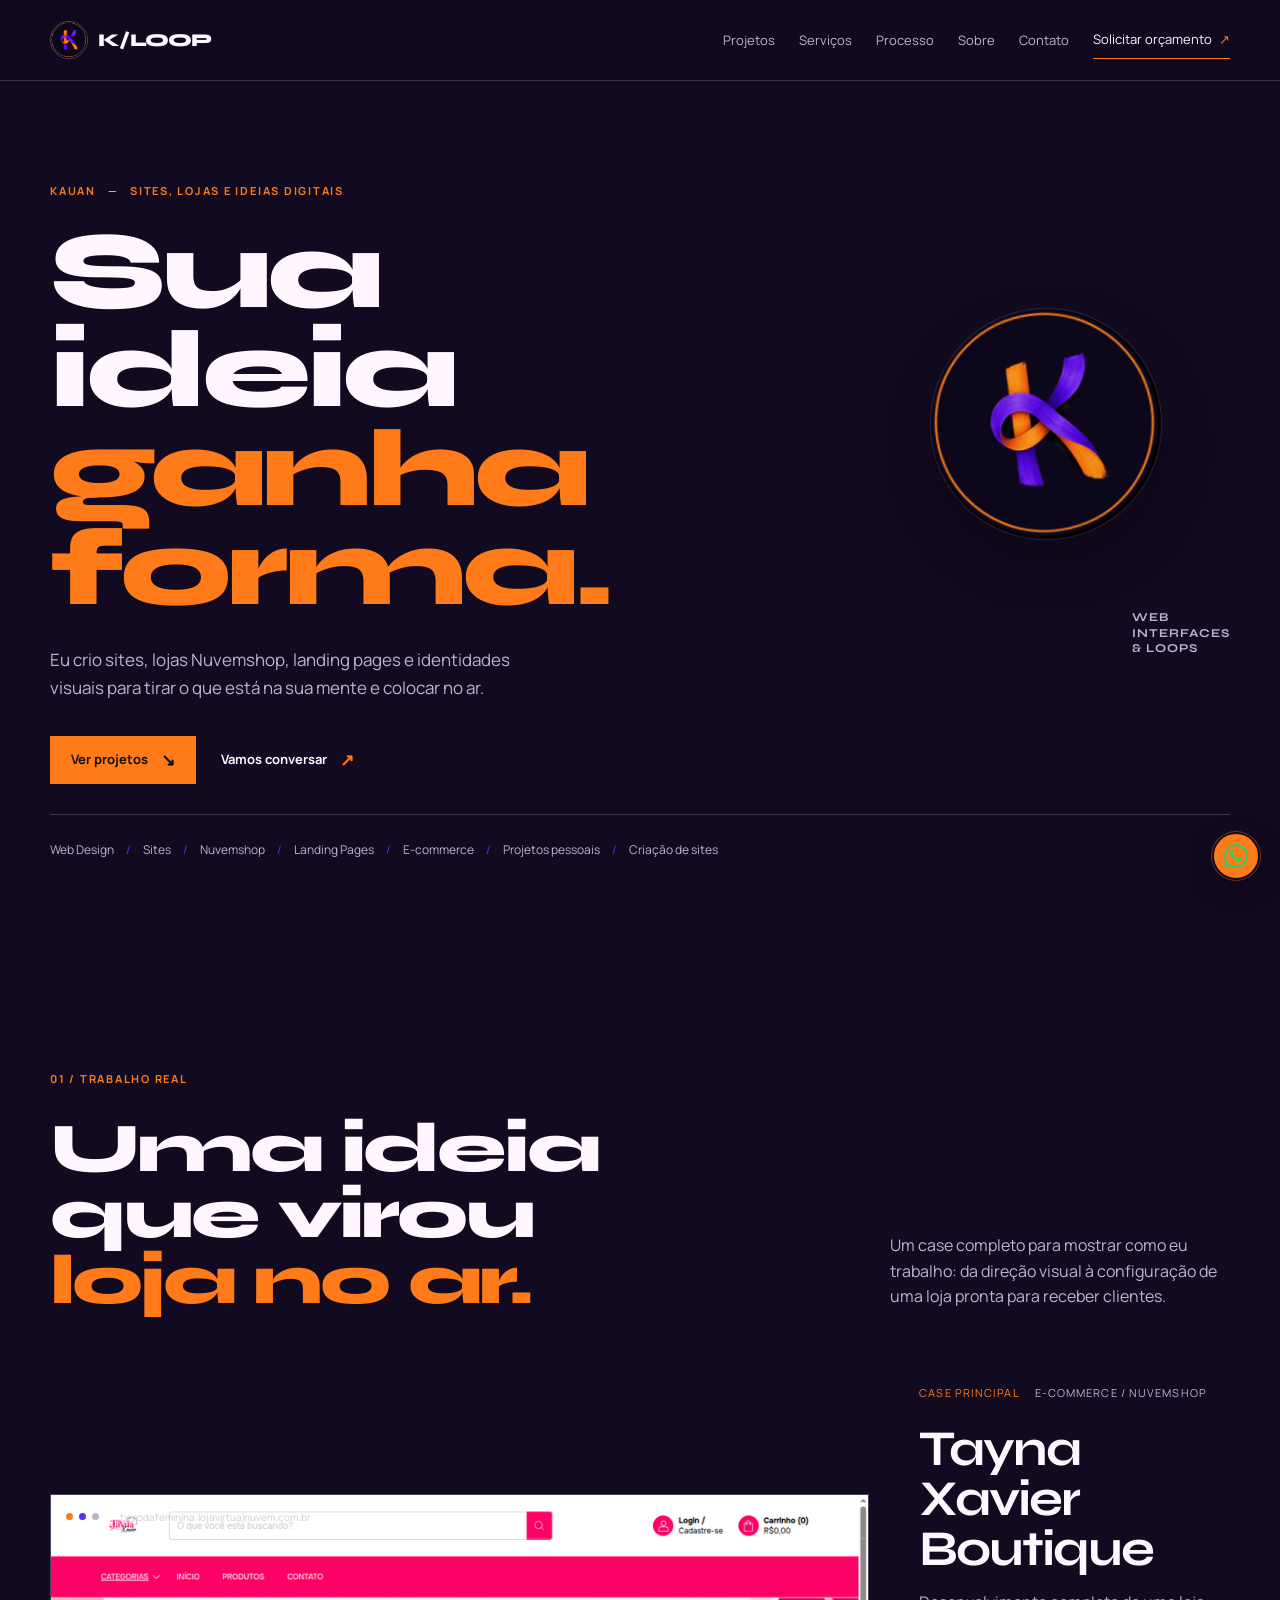
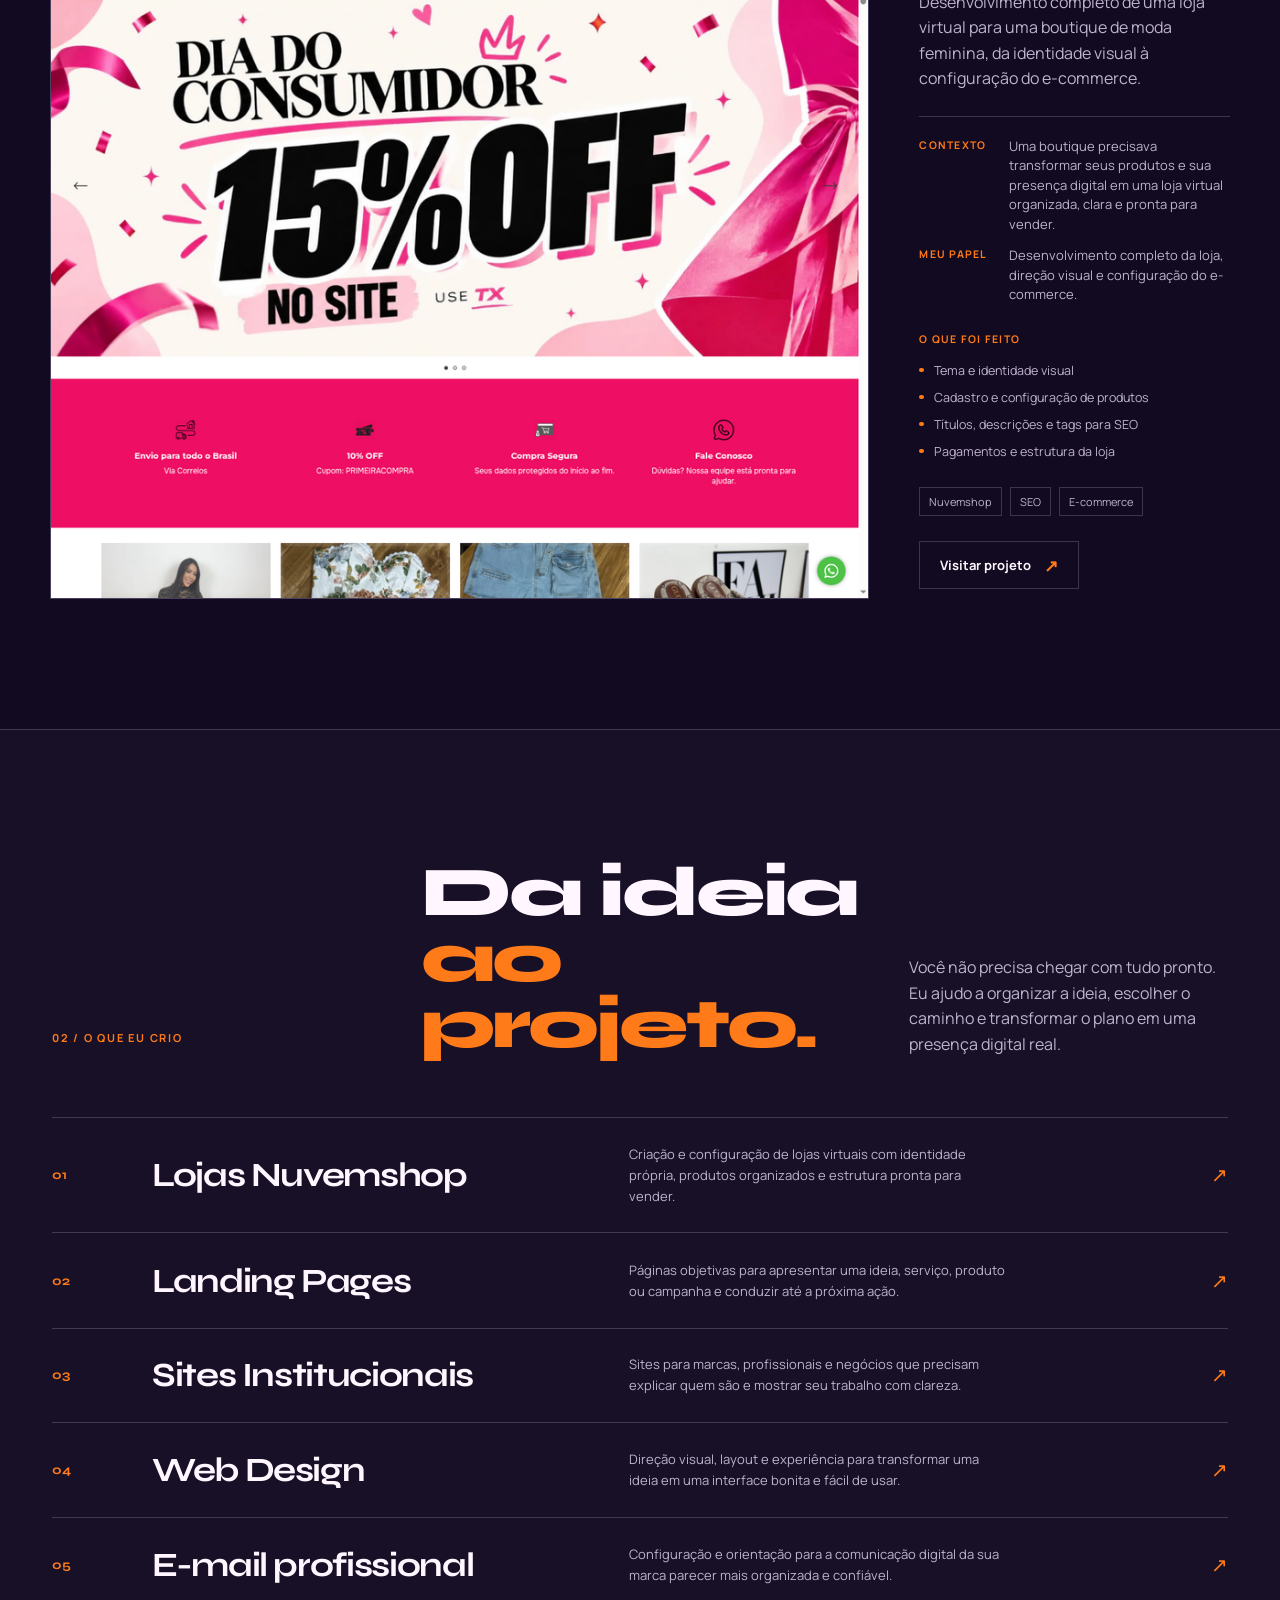
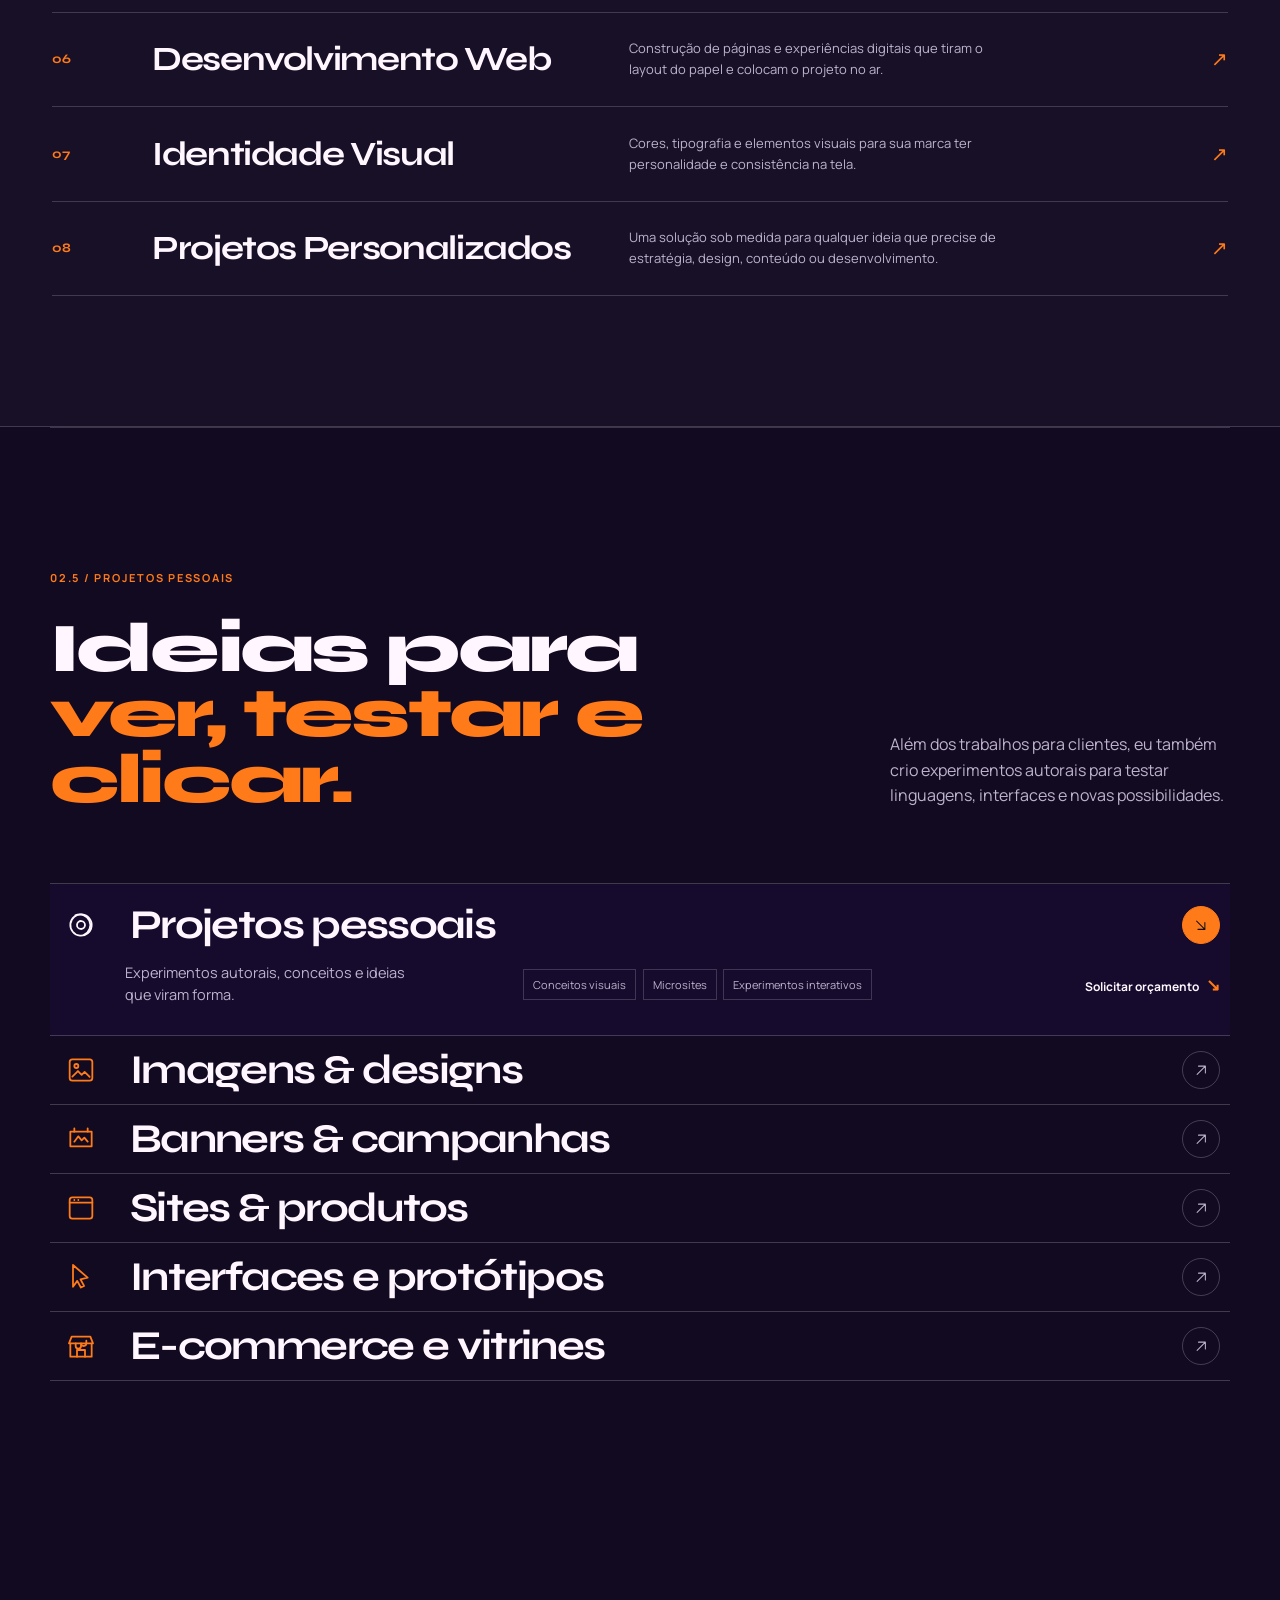
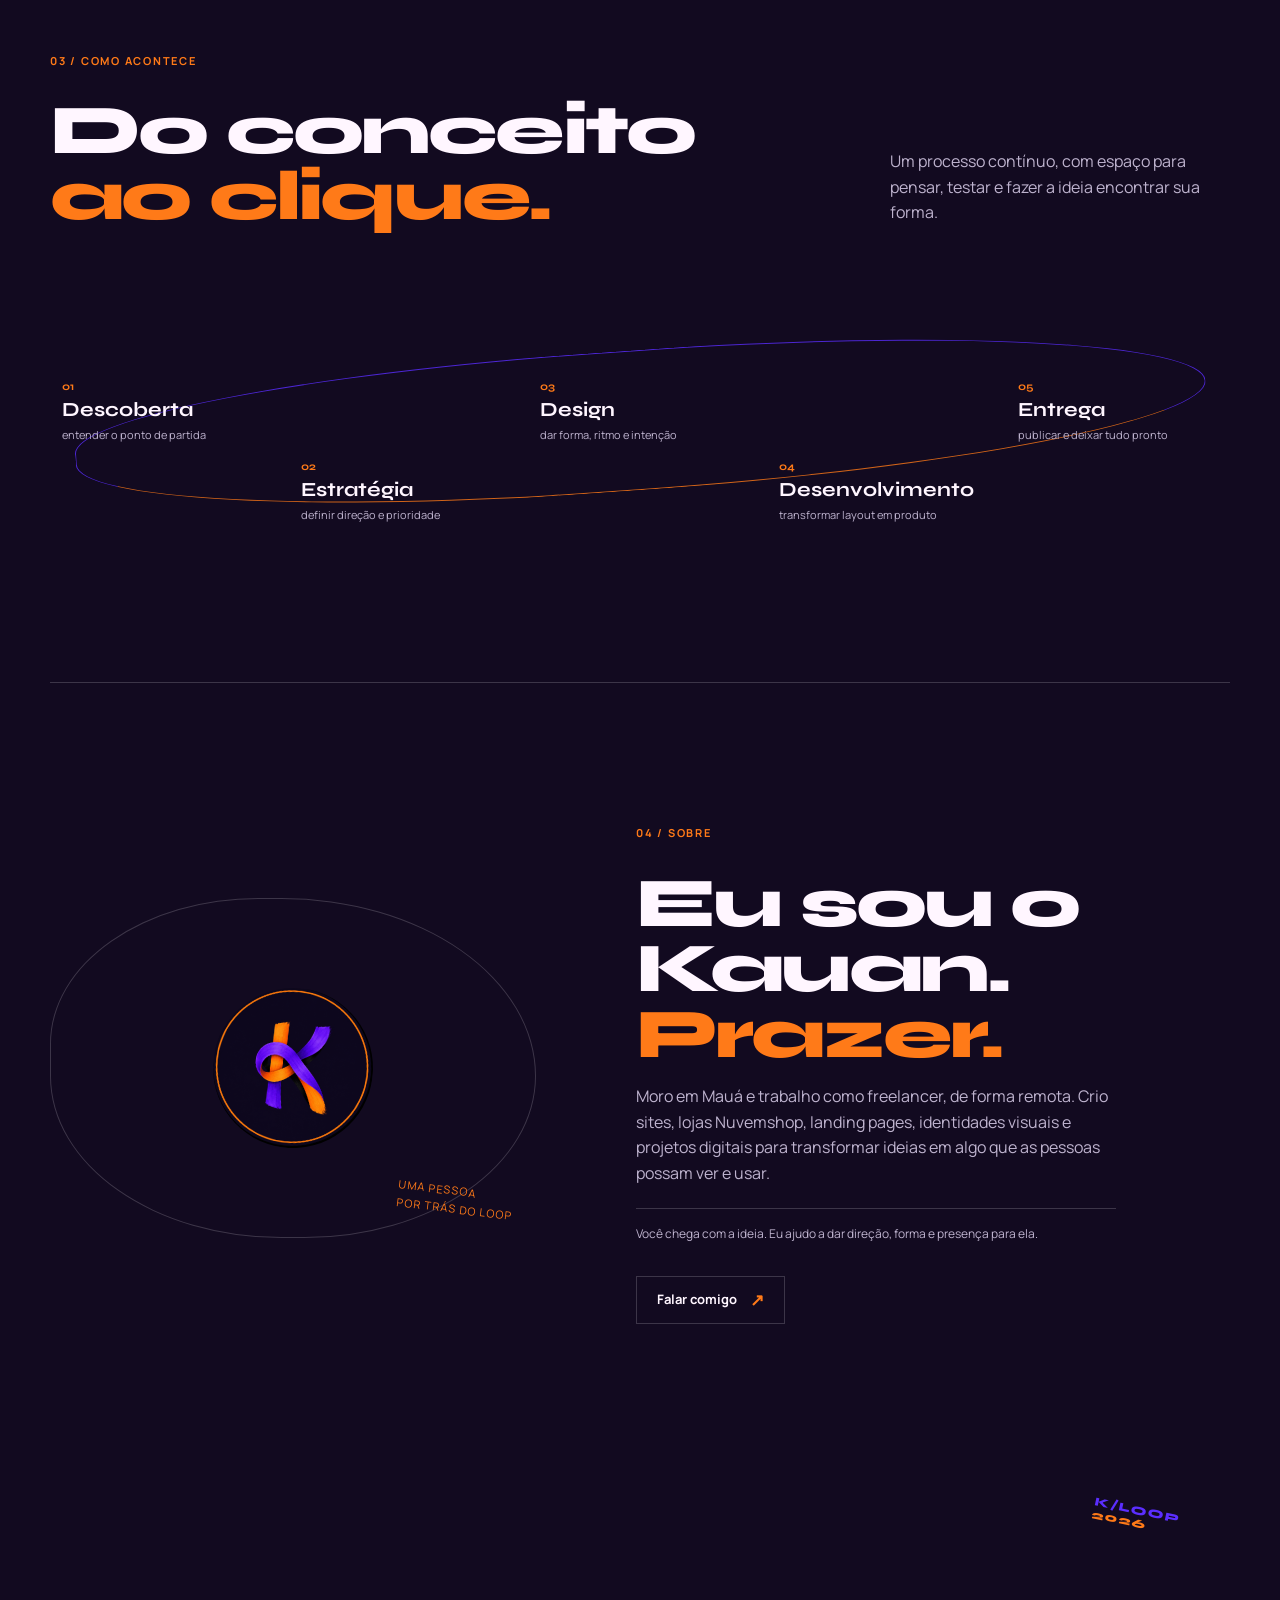
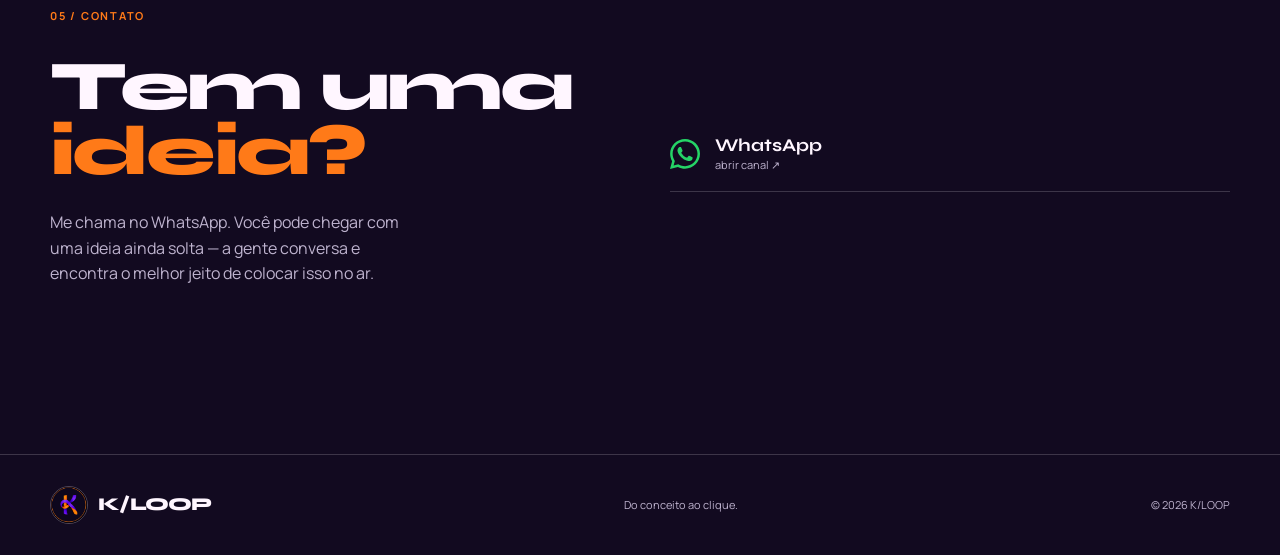
==== index.html @ 66f2975c "replace portfolio logo asset" ====
<!DOCTYPE html>
<html lang="pt-BR">
  <head>
    <meta charset="UTF-8" />
    <meta name="viewport" content="width=device-width, initial-scale=1.0" />
    <meta name="theme-color" content="#120A20" />
    <title>K/LOOP — Do conceito ao clique</title>
    <meta name="description" content="Kauan cria sites, lojas Nuvemshop, landing pages e identidades visuais para transformar ideias em projetos digitais reais." />
    <link rel="icon" type="image/png" sizes="256x256" href="favicon.png" />
    <link rel="apple-touch-icon" href="favicon.png" />
    <link rel="preconnect" href="https://fonts.googleapis.com" />
    <link rel="preconnect" href="https://fonts.gstatic.com" crossorigin />
    <link href="https://fonts.googleapis.com/css2?family=Manrope:wght@400;500;600;700&family=Syne:wght@600;700;800&display=swap" rel="stylesheet" />
    <link rel="stylesheet" href="style.css" />
  </head>
  <body>
    <header class="site-header" id="top">
      <div class="container nav-wrap">
        <a class="brand" href="#top" aria-label="K/LOOP — início">
          <img src="perfil_04_k_loop_duas_linhas.png" alt="Logo K/LOOP" />
          <span>K/LOOP</span>
        </a>
        <button class="menu-toggle" type="button" aria-expanded="false" aria-controls="main-nav" aria-label="Abrir menu de navegação">Menu</button>
        <nav class="main-nav" id="main-nav" aria-label="Navegação principal">
          <a href="#projetos">Projetos</a>
          <a href="#servicos">Serviços</a>
          <a href="#processo">Processo</a>
          <a href="#sobre">Sobre</a>
          <a href="#contato">Contato</a>
          <a class="nav-action" href="#contato">Solicitar orçamento <span aria-hidden="true">↗</span></a>
        </nav>
      </div>
    </header>

    <main>
      <section class="hero container" aria-labelledby="hero-title">
        <div class="hero-copy">
          <p class="hero-kicker">Kauan <span>—</span> sites, lojas e ideias digitais</p>
          <h1 id="hero-title">Sua ideia<br /><em>ganha forma.</em></h1>
          <p class="hero-lede">Eu crio sites, lojas Nuvemshop, landing pages e identidades visuais para tirar o que está na sua mente e colocar no ar.</p>
          <div class="hero-actions">
            <a class="button button-primary" href="#projetos">Ver projetos <span aria-hidden="true">↘</span></a>
            <a class="button button-link" href="#contato">Vamos conversar <span aria-hidden="true">↗</span></a>
          </div>
        </div>
        <div class="hero-art" aria-hidden="true">
          <div class="hero-art__float">
            <div class="hero-art__core"><img src="perfil_04_k_loop_duas_linhas.png" alt="" /></div>
            <p class="hero-art__note">web<br />interfaces<br />&amp; loops</p>
          </div>
        </div>
        <div class="hero-tags" aria-label="Áreas de atuação">
          <span>Web Design</span><span>Sites</span><span>Nuvemshop</span><span>Landing Pages</span><span>E-commerce</span><span>Projetos pessoais</span><span>Criação de sites</span>
        </div>
      </section>

      <section class="projects section container" id="projetos" aria-labelledby="projects-title">
        <div class="section-heading section-heading--split">
          <div><p class="section-index">01 / trabalho real</p><h2 id="projects-title">Uma ideia que virou<br /><em>loja no ar.</em></h2></div>
          <p>Um case completo para mostrar como eu trabalho: da direção visual à configuração de uma loja pronta para receber clientes.</p>
        </div>
        <div id="projectShowcase" class="project-showcase"></div>
      </section>

      <section class="services section" id="servicos" aria-labelledby="services-title">
        <div class="container services-intro"><p class="section-index">02 / o que eu crio</p><h2 id="services-title">Da ideia<br /><em>ao projeto.</em></h2><p>Você não precisa chegar com tudo pronto. Eu ajudo a organizar a ideia, escolher o caminho e transformar o plano em uma presença digital real.</p></div>
        <div class="container services-list" id="servicesList"></div>
      </section>

      <section class="creative-lab section container" id="projetos-pessoais" aria-labelledby="lab-title">
        <div class="section-heading section-heading--split"><div><p class="section-index">02.5 / projetos pessoais</p><h2 id="lab-title">Ideias para<br /><em>ver, testar e clicar.</em></h2></div><p>Além dos trabalhos para clientes, eu também crio experimentos autorais para testar linguagens, interfaces e novas possibilidades.</p></div>
        <div class="creative-grid" id="creativeGrid"></div>
      </section>

      <section class="process section container" id="processo" aria-labelledby="process-title">
        <div class="section-heading section-heading--split"><div><p class="section-index">03 / como acontece</p><h2 id="process-title">Do conceito<br /><em>ao clique.</em></h2></div><p>Um processo contínuo, com espaço para pensar, testar e fazer a ideia encontrar sua forma.</p></div>
        <div class="loop-track" aria-label="Etapas do processo"><div class="loop-track__curve"></div><ol><li><span>01</span><strong>Descoberta</strong><small>entender o ponto de partida</small></li><li><span>02</span><strong>Estratégia</strong><small>definir direção e prioridade</small></li><li><span>03</span><strong>Design</strong><small>dar forma, ritmo e intenção</small></li><li><span>04</span><strong>Desenvolvimento</strong><small>transformar layout em produto</small></li><li><span>05</span><strong>Entrega</strong><small>publicar e deixar tudo pronto</small></li></ol></div>
      </section>

      <section class="about section container about-motion" id="sobre" aria-labelledby="about-title">
        <div class="about-mark"><img src="perfil_04_k_loop_duas_linhas.png" alt="Logo K/LOOP" /><span>uma pessoa<br />por trás do loop</span></div>
        <div class="about-copy"><p class="section-index">04 / sobre</p><h2 id="about-title">Eu sou o Kauan.<br /><em>Prazer.</em></h2><p>Moro em Mauá e trabalho como freelancer, de forma remota. Crio sites, lojas Nuvemshop, landing pages, identidades visuais e projetos digitais para transformar ideias em algo que as pessoas possam ver e usar.</p><p class="about-note">Você chega com a ideia. Eu ajudo a dar direção, forma e presença para ela.</p><a class="button button-outline" href="#contato">Falar comigo <span aria-hidden="true">↗</span></a></div>
      </section>

      <section class="contact section container" id="contato" aria-labelledby="contact-title">
        <div class="contact-stamp">K/LOOP<br /><span>2026</span></div>
        <div class="contact-copy"><p class="section-index">05 / contato</p><h2 id="contact-title">Tem uma<br /><em>ideia?</em></h2><p>Me chama no WhatsApp. Você pode chegar com uma ideia ainda solta — a gente conversa e encontra o melhor jeito de colocar isso no ar.</p></div>
        <div class="contact-links" id="contactLinks" aria-label="Canais de contato"></div>
      </section>
    </main>

    <footer class="site-footer"><div class="container footer-wrap"><a class="brand" href="#top" aria-label="K/LOOP — início"><img src="perfil_04_k_loop_duas_linhas.png" alt="Logo K/LOOP" /><span>K/LOOP</span></a><p>Do conceito ao clique.</p><span>© 2026 K/LOOP</span></div></footer>
    <a class="whatsapp-fab" id="whatsappFab" href="#" aria-label="WhatsApp — configure o número no arquivo site-config.js" data-tooltip="WhatsApp"><img src="whatsapp.svg" alt="" /></a>
    <script src="https://cdn.jsdelivr.net/npm/gsap@3.12.5/dist/gsap.min.js"></script>
    <script src="site-config.js"></script>
    <script src="motion.js"></script>
    <script src="main.js"></script>
  </body>
</html>
---- style.css ----
@import url('https://fonts.googleapis.com/css2?family=Manrope:wght@400;500;600;700&family=Syne:wght@600;700;800&display=swap');

:root{--bg:#120A20;--ink:#FFF6FF;--muted:#BEB3CE;--line:rgba(255,246,255,.18);--purple:#5B2EFF;--orange:#FF7A18;--black:#111111;--max:1180px;--display:'Syne',sans-serif;--body:'Manrope',sans-serif}
*{box-sizing:border-box}html{font-size:62.5%;scroll-behavior:smooth}body{margin:0;background:var(--bg);color:var(--ink);font-family:var(--body);font-size:1.6rem;line-height:1.6;overflow-x:hidden}body:before{content:"";position:fixed;inset:0;pointer-events:none;opacity:.14;background-image:radial-gradient(rgba(255,255,255,.4) .5px,transparent .5px);background-size:5px 5px;mix-blend-mode:soft-light;z-index:10}::selection{background:var(--orange);color:var(--bg)}a{color:inherit;text-decoration:none}button,a{font:inherit}button:focus-visible,a:focus-visible{outline:2px solid var(--orange);outline-offset:5px}.container{width:min(calc(100% - 6.4rem),var(--max));margin:0 auto}.site-header{position:sticky;top:0;z-index:20;background:rgba(18,10,32,.9);border-bottom:1px solid var(--line);backdrop-filter:blur(14px)}.nav-wrap{min-height:8rem;display:flex;align-items:center;justify-content:space-between;gap:3rem}.brand{display:inline-flex;align-items:center;gap:1rem;font-family:var(--display);font-weight:800;letter-spacing:-.04em;font-size:1.8rem}.brand img{width:3.8rem;height:3.8rem;object-fit:cover;border-radius:50%;border:1px solid rgba(255,246,255,.25)}.main-nav{display:flex;align-items:center;gap:2.4rem;font-size:1.3rem;color:var(--muted)}.main-nav a{transition:color .2s ease}.main-nav a:hover{color:var(--ink)}.nav-action{color:var(--ink);border-bottom:1px solid var(--orange);padding:.8rem 0}.nav-action span{color:var(--orange);margin-left:.4rem}.menu-toggle{display:none;background:none;color:var(--ink);border:0;font-weight:700;font-size:1.3rem}
.hero{min-height:calc(100vh - 8rem);display:grid;grid-template-columns:1.1fr .9fr;align-items:center;position:relative;padding:9rem 0 7rem}.hero-copy{position:relative;z-index:2;animation:heroIn .8s cubic-bezier(.22,1,.36,1) both}.hero-kicker,.section-index{font-size:1.1rem;letter-spacing:.16em;text-transform:uppercase;color:var(--orange);font-weight:700}.hero-kicker span{color:var(--muted);margin:0 .8rem}.hero h1{font:800 clamp(5.6rem,9vw,11rem)/.9 var(--display);letter-spacing:-.04em;margin:2.2rem 0 2.8rem;max-width:7ch}.hero h1 em,.section-heading em,.services-intro h2 em,.about h2 em,.contact h2 em{font-style:normal;color:var(--orange)}.hero-lede{max-width:48rem;color:var(--muted);font-size:1.7rem;line-height:1.65}.hero-actions{display:flex;align-items:center;gap:2.4rem;margin-top:3.4rem}.button{display:inline-flex;align-items:center;justify-content:center;gap:1.3rem;min-height:4.8rem;padding:0 2rem;border:1px solid transparent;font-size:1.3rem;font-weight:700;transition:transform .2s ease,background .2s ease,border-color .2s ease;color:var(--ink)}.button span{font-size:1.7rem;color:var(--orange)}.button:hover{transform:translateY(-3px)}.button-primary{background:var(--orange);color:var(--black)}.button-primary span{color:var(--black)}.button-link{padding-left:0}.button-outline{border-color:var(--line)}.button-outline:hover{border-color:var(--orange);background:rgba(255,122,24,.08)}.hero-art{position:relative;min-height:48rem;animation:heroArtIn 1s .15s cubic-bezier(.22,1,.36,1) both}.hero-art__float{position:absolute;inset:0;animation:heroFloat 4.2s ease-in-out 1.1s infinite;will-change:transform}.hero-art__core{position:absolute;right:13%;top:15%;width:23rem;height:23rem;border-radius:50%;overflow:hidden;z-index:2;transform:rotate(-7deg);box-shadow:0 2.4rem 5rem rgba(0,0,0,.28),0 0 0 1px rgba(255,246,255,.16);will-change:transform}.hero-art__core img{width:100%;height:100%;object-fit:cover;filter:saturate(.9);display:block;animation:logoFloat 3.9s ease-in-out infinite;will-change:transform}.hero-art__note{position:absolute;right:0;bottom:10%;z-index:3;font:700 1.2rem/1.3 var(--display);text-transform:uppercase;letter-spacing:.08em;color:var(--muted)}.hero-tags{grid-column:1/-1;display:flex;flex-wrap:wrap;gap:1.2rem;padding-top:2.5rem;border-top:1px solid var(--line);margin-top:3rem;color:var(--muted);font-size:1.2rem}.hero-tags span:not(:last-child):after{content:"/";margin-left:1.2rem;color:var(--purple)}
.section{padding:13rem 0}.section-heading{margin-bottom:7rem}.section-heading--split{display:grid;grid-template-columns:1.3fr .7fr;gap:4rem;align-items:end}.section-heading h2,.services-intro h2,.about h2,.contact h2{font:800 clamp(4rem,6vw,7rem)/.94 var(--display);letter-spacing:-.04em;margin:1.8rem 0 0}.section-heading>p,.services-intro>p:last-child{color:var(--muted);max-width:34rem;margin:0 0 .4rem;justify-self:end}.project-showcase{display:grid;gap:8rem}.case-feature{display:grid;grid-template-columns:minmax(0,1.45fr) minmax(28rem,.55fr);gap:5rem;align-items:end}.case-visual{min-height:46rem;position:relative;background:#221938;border:1px solid var(--line);overflow:hidden}.case-visual--image img{width:100%;height:100%;object-fit:cover;display:block}.case-visual--empty{display:grid;place-items:center;background:linear-gradient(135deg,#221938,#171027)}.asset-placeholder{text-align:center;max-width:28rem;padding:2rem;color:var(--muted)}.asset-placeholder span,.asset-placeholder small{display:block;font-size:1.1rem;text-transform:uppercase;letter-spacing:.12em;color:var(--orange)}.asset-placeholder strong{display:block;color:var(--ink);font:600 2.2rem/1.1 var(--display);margin:1.4rem 0}.asset-placeholder small{text-transform:none;letter-spacing:0;color:var(--muted);line-height:1.5}.browser-bar{position:absolute;left:0;right:0;top:0;height:4.4rem;border-bottom:1px solid var(--line);display:flex;align-items:center;gap:.6rem;padding:0 1.5rem;color:var(--muted);font-size:1rem}.browser-bar i{display:block;width:.7rem;height:.7rem;border-radius:50%;background:var(--orange)}.browser-bar i:nth-child(2){background:var(--purple)}.browser-bar i:nth-child(3){background:var(--muted)}.browser-bar span{margin-left:1.5rem;opacity:.7}.case-details{padding:0 0 1rem}.case-meta{display:flex;gap:1.5rem;color:var(--orange);font-size:1.1rem;letter-spacing:.1em;text-transform:uppercase}.case-meta span+span{color:var(--muted)}.case-details h3{font:700 clamp(3rem,4vw,5rem)/1 var(--display);letter-spacing:-.04em;margin:2.2rem 0 1.6rem}.case-details p{color:var(--muted);max-width:35rem}.tech-list{display:flex;gap:.8rem;flex-wrap:wrap;margin:2.5rem 0}.tech-list span{border:1px solid var(--line);padding:.5rem .9rem;color:var(--muted);font-size:1.1rem}.services{padding-inline:2rem;background:#171027;border-top:1px solid var(--line);border-bottom:1px solid var(--line)}.services-intro{display:grid;grid-template-columns:.8fr 1.1fr .8fr;gap:5rem;align-items:end;margin-bottom:6rem}.services-intro h2{margin:0}.services-intro>p:last-child{margin:0}.services-list{border-top:1px solid var(--line)}.service-row{display:grid;grid-template-columns:8rem 1fr 1.2fr 3rem;gap:2rem;align-items:center;padding:2.6rem 0;border-bottom:1px solid var(--line);transition:transform .25s ease,color .25s ease}.service-row:hover{transform:translateX(1.5rem);color:var(--orange)}.service-number{color:var(--orange);font:700 1.3rem var(--display)}.service-row h3{font:700 clamp(2rem,3vw,3.4rem)/1 var(--display);letter-spacing:-.04em;margin:0}.service-row p{color:var(--muted);font-size:1.3rem;margin:0;max-width:38rem}.service-arrow{font-size:2rem;color:var(--orange);justify-self:end}.process{position:relative}.loop-track{position:relative;margin-top:2rem;padding:8rem 0 3rem;overflow:hidden}.loop-track__curve{position:absolute;left:2%;right:2%;top:5rem;height:14rem;border:1px solid var(--purple);border-bottom-color:var(--orange);border-radius:48% 52% 52% 48%;transform:rotate(-4deg);opacity:.8}.loop-track ol{list-style:none;display:grid;grid-template-columns:repeat(5,1fr);gap:1.5rem;position:relative;margin:0;padding:0}.loop-track li{display:flex;flex-direction:column;gap:.7rem;padding:0 1.2rem}.loop-track li:nth-child(even){padding-top:8rem}.loop-track li span{color:var(--orange);font:700 1.1rem var(--display)}.loop-track strong{font:700 2rem/1 var(--display)}.loop-track small{color:var(--muted);font-size:1.1rem;line-height:1.4}.about{display:grid;grid-template-columns:.9fr 1.1fr;gap:10rem;align-items:center;border-top:1px solid var(--line)}.about-mark{position:relative;min-height:34rem;animation:aboutFloat 4.8s ease-in-out .35s infinite;will-change:transform;padding:2rem;display:grid;place-items:center;border:1px solid var(--line);border-radius:45% 55% 50% 50%;transform:rotate(-7deg)}.about-mark img{width:16rem;height:16rem;border-radius:50%;object-fit:cover;transform:rotate(7deg)}.about-mark span{position:absolute;bottom:2rem;right:2rem;color:var(--orange);font-size:1.1rem;text-transform:uppercase;letter-spacing:.1em;transform:rotate(7deg)}.about-copy>p:not(.section-index){color:var(--muted);max-width:48rem}.about-note{font-size:1.2rem;border-top:1px solid var(--line);padding-top:1.5rem;margin-top:2.2rem}.about .button{margin-top:2rem}.contact{position:relative;display:grid;grid-template-columns:1fr 1fr;gap:6rem;align-items:center;min-height:60rem}.contact:before{content:"";position:absolute;right:-8rem;top:12rem;width:28rem;height:28rem;border:1px solid var(--orange);border-radius:50%;opacity:.5}.contact-stamp{position:absolute;right:5rem;top:5rem;font:800 1.2rem/1.1 var(--display);letter-spacing:.12em;color:var(--purple);transform:rotate(12deg)}.contact-stamp span{color:var(--orange)}.contact-copy>p:not(.section-index){color:var(--muted);max-width:36rem;margin:2.5rem 0}.contact-links{display:grid;gap:1.2rem;position:relative}.contact-link{display:flex;align-items:center;gap:1.5rem;border-bottom:1px solid var(--line);padding:1.8rem 0;transition:transform .2s ease,color .2s ease}.contact-link:hover{padding-left:1.2rem;color:var(--orange)}.contact-link__icon{width:3rem;height:3rem;object-fit:contain}.contact-link span{display:flex;flex-direction:column}.contact-link strong{font:700 1.8rem var(--display)}.contact-link small{font-size:1.1rem;color:var(--muted)}.contact-link--disabled{opacity:.6;cursor:not-allowed}.contact-link--disabled:hover{padding-left:0;color:var(--ink)}.site-footer{border-top:1px solid var(--line);padding:3rem 0}.footer-wrap{display:flex;justify-content:space-between;align-items:center;gap:2rem;color:var(--muted);font-size:1.1rem}.footer-wrap .brand{color:var(--ink)}.whatsapp-fab{position:fixed;right:2.5rem;bottom:2.5rem;width:5rem;height:5rem;display:grid;place-items:center;border-radius:50%;background:var(--orange);z-index:15;transition:transform .2s ease}.whatsapp-fab:hover{transform:translateY(-4px)}.whatsapp-fab img{width:2.4rem;height:2.4rem;object-fit:contain}.whatsapp-fab--disabled{opacity:.45;pointer-events:none}.reveal{opacity:0;transform:translateY(2rem);transition:opacity .7s ease,transform .7s ease}.reveal.is-visible{opacity:1;transform:none}@keyframes heroIn{from{opacity:0;transform:translateY(2rem)}to{opacity:1;transform:none}}@keyframes heroArtIn{from{opacity:0;transform:translateX(3rem) rotate(4deg)}to{opacity:1;transform:none}}
@media(max-width:800px){.container{width:min(calc(100% - 3.2rem),var(--max))}.nav-wrap{min-height:6.8rem}.menu-toggle{display:block}.main-nav{display:none;position:absolute;left:1.6rem;right:1.6rem;top:6.8rem;padding:2rem;background:var(--bg);border:1px solid var(--line);flex-direction:column;align-items:flex-start;gap:1.6rem}.main-nav.is-open{display:flex}.hero{min-height:auto;display:block;padding:7rem 0 5rem}.hero h1{font-size:clamp(5.4rem,16vw,8rem)}.hero-art{min-height:35rem;margin-top:4rem}.hero-art__core{width:15rem;height:15rem;right:16%;top:15%}.hero-tags{margin-top:2rem}.section{padding:8rem 0}.section-heading--split,.services-intro,.about,.contact{display:block}.section-heading--split>p,.services-intro>p:last-child{margin-top:2.5rem}.section-heading{margin-bottom:4rem}.case-feature{display:flex;flex-direction:column;gap:3rem;align-items:stretch}.case-visual{min-height:28rem}.case-details h3{font-size:3.6rem}.services-intro{margin-bottom:4rem}.service-row{grid-template-columns:4rem 1fr 2rem;gap:1rem;padding:2rem 0}.service-row p{grid-column:2/-1}.service-row h3{font-size:2.4rem}.loop-track{padding-top:3rem}.loop-track__curve{display:none}.loop-track ol{display:grid;grid-template-columns:1fr 1fr;gap:3rem 1rem}.loop-track li:nth-child(even){padding-top:0}.loop-track li:last-child{grid-column:1/-1}.about{padding-top:7rem}.about-mark{min-height:25rem;margin-bottom:5rem}.contact{min-height:auto}.contact:before{right:-13rem;top:8rem}.contact-links{margin-top:5rem}.footer-wrap{align-items:flex-start;flex-direction:column}.whatsapp-fab{right:1.6rem;bottom:1.6rem}}
@media(max-width:420px){.hero-actions{align-items:flex-start;flex-direction:column;gap:1.3rem}.hero-tags{gap:.8rem}.hero-tags span{font-size:1.05rem}.hero-tags span:not(:last-child):after{margin-left:.8rem}.browser-bar span{display:none}.service-row{grid-template-columns:3rem 1fr 2rem}.contact-stamp{right:0}.whatsapp-fab{width:4.5rem;height:4.5rem}}
@media(prefers-reduced-motion:reduce){html{scroll-behavior:auto}.hero-copy,.hero-art{animation:none}.reveal{opacity:1;transform:none;transition:none}.button:hover,.whatsapp-fab:hover{transform:none}}

/* Motion layer: interactions stay purposeful and collapse under reduced motion. */
.brand,.hero-tags span,.main-nav a,.section-index,.case-meta,.tech-list span,.service-arrow,.loop-track li,.contact-link{transition:transform .35s cubic-bezier(.22,1,.36,1),color .25s ease,background .25s ease,border-color .25s ease,opacity .35s ease}.brand:hover{transform:translateY(-2px)}.hero-art__core{animation:coreFloat 5.2s ease-in-out infinite}.hero-tags span{display:inline-block}.hero-tags span:hover{color:var(--orange);transform:translateY(-3px)}.section-index{display:inline-block}.section-index:hover{transform:translateX(5px);color:var(--ink)}.case-meta:hover{transform:translateX(4px)}.tech-list span:hover{border-color:var(--orange);color:var(--orange);transform:translateY(-2px)}.service-arrow{transition:transform .35s cubic-bezier(.22,1,.36,1),color .25s ease}.service-row:hover .service-arrow{transform:translate(5px,-5px) rotate(8deg)}.loop-track li:hover{transform:translateY(-6px)}.contact-link__icon{transition:transform .35s cubic-bezier(.22,1,.36,1)}.contact-link:hover .contact-link__icon{transform:rotate(-8deg) scale(1.08)}@keyframes orbitOne{0%,100%{transform:rotate(32deg) translate3d(0,0,0)}50%{transform:rotate(38deg) translate3d(-8px,8px,0)}}@keyframes orbitTwo{0%,100%{transform:rotate(32deg) translate3d(0,0,0)}50%{transform:rotate(26deg) translate3d(8px,-6px,0)}}@keyframes coreFloat{0%,100%{transform:rotate(-7deg) translateY(0)}50%{transform:rotate(-4deg) translateY(-10px)}}@keyframes aboutFloat{0%,100%{transform:translateY(0) rotate(-7deg)}50%{transform:translateY(-8px) rotate(-5deg)}}@keyframes heroFloat{0%,100%{transform:translate3d(0,0,0) rotate(0deg)}50%{transform:translate3d(0,-14px,0) rotate(.6deg)}}@keyframes logoFloat{0%,100%{transform:translate3d(0,0,0) rotate(0deg) scale(1)}50%{transform:translate3d(0,-7px,0) rotate(1.5deg) scale(1.018)}}
@media(prefers-reduced-motion:reduce){.hero-art__core,.hero-art__core img{animation:none}.brand,.hero-tags span,.main-nav a,.section-index,.case-meta,.tech-list span,.service-arrow,.loop-track li,.contact-link{transition:none}}

/* Personal projects lab */
.creative-lab{border-top:1px solid var(--line)}.creative-grid{border-top:1px solid var(--line)}.creative-card{border-bottom:1px solid var(--line);transition:background .35s ease,padding .35s ease}.creative-card:hover,.creative-card[open]{background:rgba(91,46,255,.08)}.creative-card summary{list-style:none;cursor:pointer;display:grid;grid-template-columns:6rem 1fr 3rem;align-items:center;gap:1.5rem;padding:2.2rem 1rem;font:700 clamp(2rem,3.3vw,3.8rem)/1 var(--display);letter-spacing:-.04em}.creative-card summary::-webkit-details-marker{display:none}.creative-card__icon{color:var(--orange);font-family:var(--body);font-size:2.5rem;transition:transform .35s cubic-bezier(.22,1,.36,1)}.creative-card__arrow{justify-self:end;color:var(--orange);font:400 2.2rem var(--body);transition:transform .35s cubic-bezier(.22,1,.36,1)}.creative-card[open] .creative-card__icon{transform:rotate(22deg) scale(1.2)}.creative-card[open] .creative-card__arrow{transform:rotate(90deg)}.creative-card__body{display:grid;grid-template-columns:1fr 1.2fr auto;gap:3rem;align-items:center;padding:0 1rem 2.5rem 7.5rem;color:var(--muted);animation:detailsIn .45s cubic-bezier(.22,1,.36,1)}.creative-card__body p{max-width:32rem;margin:0}.creative-items{display:flex;flex-wrap:wrap;gap:.7rem}.creative-items span{border:1px solid var(--line);padding:.6rem .9rem;font-size:1.1rem}.creative-card__action{color:var(--ink);font-size:1.2rem;font-weight:700;white-space:nowrap}.creative-card__action span{color:var(--orange);font-size:1.7rem;margin-left:.5rem}.creative-card__action:hover{color:var(--orange)}@keyframes detailsIn{from{opacity:0;transform:translateY(-8px)}to{opacity:1;transform:none}}
@media(max-width:800px){.creative-card summary{grid-template-columns:3.5rem 1fr 2rem;padding:1.8rem 0}.creative-card__body{display:block;padding:0 0 2.2rem 5rem}.creative-items{margin:1.5rem 0}.creative-card__action{display:inline-block}}@media(prefers-reduced-motion:reduce){.creative-card,.creative-card__icon,.creative-card__arrow{transition:none}.creative-card__body{animation:none}}

/* Advanced motion system */
:root{--scroll-progress:0%;--pointer-x:0px;--pointer-y:0px}.scroll-progress{position:fixed;top:0;left:0;width:var(--scroll-progress);height:3px;background:linear-gradient(90deg,var(--orange),var(--purple));z-index:100;box-shadow:0 0 18px rgba(255,122,24,.7);transition:width .12s linear}.hero-copy{transform:translate3d(var(--pointer-x),var(--pointer-y),0);transition:transform .35s cubic-bezier(.22,1,.36,1)}.hero-art{transform:translate3d(calc(var(--pointer-x) * -.55),calc(var(--pointer-y) * -.55),0) rotate(var(--art-tilt));transition:transform .6s cubic-bezier(.22,1,.36,1)}.hero-art:after{content:"";position:absolute;inset:15% 5% 5% 20%;border:1px solid rgba(255,122,24,.25);border-radius:50%;transform:rotate(-24deg) scale(.8);opacity:0;transition:opacity .5s ease,transform .8s cubic-bezier(.22,1,.36,1)}.hero:hover .hero-art:after{opacity:1;transform:rotate(-8deg) scale(1)}.case-visual,.about-mark{transform:perspective(1100px) rotateX(var(--tilt-x,0deg)) rotateY(var(--tilt-y,0deg));transition:transform .45s cubic-bezier(.22,1,.36,1),box-shadow .45s ease}.case-visual:hover{box-shadow:0 22px 60px rgba(0,0,0,.3),0 0 0 1px rgba(255,122,24,.25)}.case-visual--image:after{content:"ver projeto real ↗";position:absolute;right:1.5rem;bottom:1.5rem;padding:.7rem 1rem;background:var(--orange);color:var(--black);font-size:1rem;font-weight:800;text-transform:uppercase;letter-spacing:.08em;transform:translateY(1rem);opacity:0;transition:transform .35s cubic-bezier(.22,1,.36,1),opacity .35s ease}.case-visual--image:hover:after{transform:none;opacity:1}.reveal{transition-delay:var(--reveal-delay,0ms)}.reveal.is-visible{animation:revealGlide .85s var(--reveal-delay,0ms) cubic-bezier(.16,1,.3,1) both}.service-row{position:relative;overflow:hidden}.service-row:after{content:"";position:absolute;left:0;bottom:0;width:100%;height:1px;background:var(--orange);transform:scaleX(0);transform-origin:left;transition:transform .55s cubic-bezier(.22,1,.36,1)}.service-row:hover:after{transform:scaleX(1)}.creative-card{position:relative;overflow:hidden}.creative-card:before{content:"";position:absolute;left:0;top:0;width:5rem;height:1px;background:var(--orange);transform:translateX(-100%);transition:transform .6s cubic-bezier(.22,1,.36,1)}.creative-card:hover:before,.creative-card[open]:before{transform:none}.creative-card__body{transform-origin:top;transition:transform .35s ease}.loop-track__curve{animation:trackBreathe 8s ease-in-out infinite}.contact:after{content:"";position:absolute;left:0;bottom:8rem;width:8rem;height:8rem;border:1px solid var(--purple);border-radius:50%;animation:contactOrbit 12s linear infinite;pointer-events:none}.whatsapp-fab{animation:fabPulse 4s ease-in-out infinite}.whatsapp-fab:hover{animation-play-state:paused}@keyframes revealGlide{0%{opacity:0;transform:translate3d(0,3rem,0) scale(.98);filter:blur(6px)}70%{opacity:1;transform:translate3d(0,-.4rem,0) scale(1);filter:blur(0)}100%{opacity:1;transform:none;filter:none}}@keyframes trackBreathe{0%,100%{transform:rotate(-4deg) scaleX(1)}50%{transform:rotate(-1deg) scaleX(1.03)}}@keyframes contactOrbit{0%{transform:translate(0,0) rotate(0)}50%{transform:translate(20px,-15px) rotate(180deg)}100%{transform:translate(0,0) rotate(360deg)}}@keyframes fabPulse{0%,70%,100%{box-shadow:0 0 0 0 rgba(255,122,24,0)}82%{box-shadow:0 0 0 10px rgba(255,122,24,.14)}}
@media(max-width:800px){.hero-copy{transform:none}.hero-art{transform:none}.case-visual:after{display:none}.contact:after{content:none}}
@media(prefers-reduced-motion:reduce){.scroll-progress{transition:none}.hero-copy,.hero-art,.case-visual,.about-mark{transform:none;transition:none}.hero-art:after,.case-visual--image:after,.reveal.is-visible{animation:none}.loop-track__curve,.contact:after,.whatsapp-fab{animation:none}.service-row:after,.creative-card:before{transition:none}}

/* The hero canvas replaces loose decorative circles with one contained visual system. */
.contact{overflow:hidden}.contact-stamp{z-index:1}

/* Laboratory expansion: a staged reveal instead of a plain accordion. */
.creative-card{isolation:isolate}.creative-card:after{content:"";position:absolute;right:-8rem;top:-8rem;width:22rem;height:22rem;border:1px solid rgba(255,122,24,.22);border-radius:50%;transform:scale(.35) rotate(-28deg);opacity:0;pointer-events:none;transition:transform .8s cubic-bezier(.16,1,.3,1),opacity .5s ease}.creative-card[open]:after{transform:scale(1) rotate(0);opacity:1}.creative-card summary{position:relative;z-index:1;transform-origin:left center;transition:padding .55s cubic-bezier(.16,1,.3,1),transform .55s cubic-bezier(.16,1,.3,1),color .35s ease}.creative-card[open] summary{padding-top:3.6rem;padding-bottom:2.8rem;transform:scale(1.025);color:var(--ink)}.creative-card[open] summary:after{content:"explorar";position:absolute;right:5rem;bottom:1.1rem;color:var(--orange);font:700 1rem var(--body);letter-spacing:.16em;text-transform:uppercase;animation:labelReveal .55s .3s both}.creative-card__icon{position:relative;z-index:2;display:grid;place-items:center;width:4.5rem;height:4.5rem;border:1px solid var(--orange);border-radius:50%;transition:transform .7s cubic-bezier(.16,1,.3,1),background .4s ease,color .4s ease}.creative-card[open] .creative-card__icon{background:var(--orange);color:var(--black);transform:rotate(135deg) scale(1.18)}.creative-card__arrow{width:3.6rem;height:3.6rem;display:grid;place-items:center;border:1px solid var(--line);border-radius:50%;transition:transform .65s cubic-bezier(.16,1,.3,1),background .4s ease,color .4s ease}.creative-card[open] .creative-card__arrow{background:var(--orange);color:var(--black);border-color:var(--orange);transform:rotate(135deg) scale(1.16)}.creative-card__body{position:relative;z-index:1;grid-template-columns:.9fr 1.3fr auto;padding-top:1rem;clip-path:inset(0 0 100% 0);opacity:0;transform:translateY(-2rem) scale(.96);animation:none}.creative-card[open] .creative-card__body{clip-path:inset(0 0 0 0);opacity:1;transform:none;animation:labBodyReveal .85s .08s cubic-bezier(.16,1,.3,1) both}.creative-card__body p{animation:copySlide .65s .22s both}.creative-items span{opacity:0;transform:translateY(1.5rem) rotate(2deg);animation:none}.creative-card[open] .creative-items span{animation:chipReveal .55s cubic-bezier(.16,1,.3,1) forwards}.creative-card[open] .creative-items span:nth-child(1){animation-delay:.28s}.creative-card[open] .creative-items span:nth-child(2){animation-delay:.36s}.creative-card[open] .creative-items span:nth-child(3){animation-delay:.44s}.creative-card__action{opacity:0;transform:translateX(1.5rem);animation:none}.creative-card[open] .creative-card__action{animation:actionReveal .65s .52s cubic-bezier(.16,1,.3,1) forwards}.creative-card.is-opening{animation:cardLift .85s cubic-bezier(.16,1,.3,1)}@keyframes labBodyReveal{0%{clip-path:inset(0 0 100% 0);opacity:0;transform:translateY(-2rem) scale(.96)}65%{clip-path:inset(0 0 0 0);opacity:1;transform:translateY(.4rem) scale(1.01)}100%{clip-path:inset(0);opacity:1;transform:none}}@keyframes copySlide{from{opacity:0;transform:translateX(-1.4rem)}to{opacity:1;transform:none}}@keyframes chipReveal{from{opacity:0;transform:translateY(1.5rem) rotate(2deg)}to{opacity:1;transform:none}}@keyframes actionReveal{from{opacity:0;transform:translateX(1.5rem)}to{opacity:1;transform:none}}@keyframes cardLift{0%{background:rgba(91,46,255,.08)}45%{background:rgba(255,122,24,.12)}100%{background:rgba(91,46,255,.08)}}@keyframes labelReveal{from{opacity:0;letter-spacing:.3em;transform:translateY(.5rem)}to{opacity:1;letter-spacing:.16em;transform:none}}
@media(max-width:800px){.creative-card[open] summary{padding-top:2.8rem;padding-bottom:2.5rem;transform:none}.creative-card[open] summary:after{right:3.5rem}.creative-card__body{padding-top:.5rem}.creative-card__icon{width:3.8rem;height:3.8rem}}
@media(prefers-reduced-motion:reduce){.creative-card:after,.creative-card summary,.creative-card__icon,.creative-card__arrow{transition:none}.creative-card[open] .creative-card__body,.creative-card[open] .creative-card__body p,.creative-card[open] .creative-items span,.creative-card[open] .creative-card__action,.creative-card.is-opening,.creative-card[open] summary:after{animation:none;opacity:1;transform:none;clip-path:none}}

/* Controlled accordion: smooth height interpolation with an authored icon state. */
.creative-card{overflow:hidden}.creative-trigger{appearance:none;width:100%;border:0;background:transparent;color:inherit;text-align:left;display:grid;grid-template-columns:6rem 1fr 3rem;align-items:center;gap:1.5rem;cursor:pointer;padding:2.2rem 1rem;font:700 clamp(2rem,3.3vw,3.8rem)/1 var(--display);letter-spacing:-.04em;position:relative;z-index:2;transition:padding .6s cubic-bezier(.16,1,.3,1),transform .6s cubic-bezier(.16,1,.3,1),color .35s ease}.creative-trigger:hover{color:var(--ink)}.creative-card.is-open .creative-trigger{padding-top:3.6rem;padding-bottom:2.8rem;transform:scale(1.025)}.creative-panel{display:grid;grid-template-rows:0fr;overflow:hidden;transition:grid-template-rows .8s cubic-bezier(.16,1,.3,1)}.creative-panel>.creative-card__body{min-height:0;overflow:hidden;display:grid;grid-template-columns:.9fr 1.3fr auto;gap:3rem;align-items:center;padding:0 1rem 0 7.5rem;clip-path:none;opacity:0;transform:translateY(-2rem) scale(.98);animation:none;transition:padding .6s cubic-bezier(.16,1,.3,1),opacity .35s ease,transform .65s cubic-bezier(.16,1,.3,1)}.creative-card.is-open .creative-panel>.creative-card__body{padding-bottom:2.8rem;opacity:1;transform:none}.creative-trigger .creative-card__icon{font-family:var(--body)}.creative-trigger .creative-card__arrow{font-family:var(--body)}.creative-card.is-opening .creative-trigger .creative-card__icon{animation:iconMorph .75s cubic-bezier(.16,1,.3,1)}.creative-card.is-opening .creative-trigger .creative-card__arrow{animation:arrowMorph .75s cubic-bezier(.16,1,.3,1)}.creative-card.is-opening .creative-items span{animation:chipReveal .55s cubic-bezier(.16,1,.3,1) forwards}.creative-card.is-opening .creative-items span:nth-child(1){animation-delay:.28s}.creative-card.is-opening .creative-items span:nth-child(2){animation-delay:.38s}.creative-card.is-opening .creative-items span:nth-child(3){animation-delay:.48s}@keyframes iconMorph{0%{transform:rotate(0) scale(1);border-radius:50%}45%{transform:rotate(90deg) scale(1.3);border-radius:38%}100%{transform:rotate(135deg) scale(1.18);border-radius:50%}}@keyframes arrowMorph{0%{transform:rotate(0) scale(1)}50%{transform:rotate(180deg) scale(1.3)}100%{transform:rotate(135deg) scale(1.16)}}
@media(max-width:800px){.creative-trigger{grid-template-columns:3.5rem 1fr 2rem;padding:1.8rem 0}.creative-card.is-open .creative-trigger{padding-top:2.8rem;padding-bottom:2.5rem;transform:none}.creative-panel>.creative-card__body{display:block;padding:0 0 0 5rem}.creative-card.is-open .creative-panel>.creative-card__body{padding-bottom:2.2rem}}
@media(prefers-reduced-motion:reduce){.creative-trigger,.creative-panel,.creative-panel>.creative-card__body{transition:none}.creative-card.is-opening .creative-trigger .creative-card__icon,.creative-card.is-opening .creative-trigger .creative-card__arrow,.creative-card.is-opening .creative-items span{animation:none;opacity:1;transform:none}}


/* Refined lab interaction: real height interpolation, authored marks, and reversible motion. */
.creative-card{background:transparent;transition:background .45s cubic-bezier(.23,1,.32,1),border-color .35s ease}
.creative-card:hover,.creative-card.is-open{background:rgba(91,46,255,.055)}
.creative-trigger{grid-template-columns:5.5rem 1fr 4rem;min-height:8.8rem;padding:1.5rem 1rem;transform:none!important;transition:background .35s ease,color .35s ease,padding .45s cubic-bezier(.23,1,.32,1)}
.creative-card.is-open .creative-trigger{padding-top:2.2rem;padding-bottom:1.8rem;color:var(--ink)}
.creative-card__icon{width:4.2rem!important;height:4.2rem!important;border:0!important;border-radius:0!important;background:transparent!important;color:var(--orange);display:grid;place-items:center;transform:none!important;transition:color .35s ease,transform .55s cubic-bezier(.23,1,.32,1)}
.creative-card.is-open .creative-card__icon{color:var(--ink);transform:rotate(12deg)!important}
.lab-icon{width:3.2rem;height:3.2rem;overflow:visible}
.creative-card__arrow{width:3.8rem!important;height:3.8rem!important;border:1px solid rgba(255,246,255,.22)!important;border-radius:50%!important;background:transparent!important;color:var(--muted);display:grid;place-items:center;transform:none!important;transition:color .35s ease,background .35s ease,border-color .35s ease,transform .55s cubic-bezier(.23,1,.32,1)}
.creative-card.is-open .creative-card__arrow{color:var(--black);background:var(--orange)!important;border-color:var(--orange)!important;transform:rotate(90deg)!important}
.lab-arrow-icon{width:1.65rem;height:1.65rem}
.creative-panel{display:block!important;height:0;overflow:hidden;transition:height .72s cubic-bezier(.23,1,.32,1)}
.creative-panel>.creative-card__body{display:grid;grid-template-columns:.9fr 1.3fr auto;gap:3rem;align-items:center;padding:0 1rem 0 7.5rem;opacity:0;transform:translateY(-1.2rem);transition:padding .55s cubic-bezier(.23,1,.32,1),opacity .32s ease .02s,transform .65s cubic-bezier(.23,1,.32,1)}
.creative-card.is-open .creative-panel>.creative-card__body{padding-bottom:3rem;opacity:1;transform:none}
.creative-card__body p{opacity:0;transform:translateY(1rem);transition:opacity .4s ease .14s,transform .55s cubic-bezier(.23,1,.32,1) .14s}
.creative-card.is-open .creative-card__body p{opacity:1;transform:none}
.creative-items{gap:.65rem}
.creative-items span{opacity:0;transform:translateY(1rem);transition:opacity .35s ease,transform .5s cubic-bezier(.23,1,.32,1)}
.creative-card.is-open .creative-items span{opacity:1;transform:none}
.creative-card.is-open .creative-items span:nth-child(1){transition-delay:.23s}.creative-card.is-open .creative-items span:nth-child(2){transition-delay:.29s}.creative-card.is-open .creative-items span:nth-child(3){transition-delay:.35s}
.creative-card__action{opacity:0;transform:translateX(1rem);transition:opacity .4s ease .42s,transform .55s cubic-bezier(.23,1,.32,1) .42s}
.creative-card.is-open .creative-card__action{opacity:1;transform:none}
@media(max-width:800px){.creative-trigger{grid-template-columns:4.5rem 1fr 3.4rem;min-height:7rem;padding:1.2rem 0}.creative-card.is-open .creative-trigger{padding:1.8rem 0 1.4rem}.creative-panel>.creative-card__body{display:block;padding:0 0 0 5rem}.creative-card.is-open .creative-panel>.creative-card__body{padding-bottom:2.2rem}.creative-card__icon{width:3.6rem!important;height:3.6rem!important}.creative-card__arrow{width:3.2rem!important;height:3.2rem!important}}
@media(prefers-reduced-motion:reduce){.creative-card,.creative-trigger,.creative-panel,.creative-panel>.creative-card__body,.creative-card__body p,.creative-items span,.creative-card__action,.creative-card__icon,.creative-card__arrow{transition:none!important}.creative-panel{height:auto!important}.creative-card:not(.is-open) .creative-panel{display:none}.creative-card.is-open .creative-panel>.creative-card__body,.creative-card.is-open .creative-card__body p,.creative-card.is-open .creative-items span,.creative-card.is-open .creative-card__action{opacity:1;transform:none}}


/* Final composition cleanup: decorative geometry stays inside its section. */
.contact:before,.contact:after,.hero-art:after{content:none!important;display:none!important}
@media(max-width:800px){.contact-stamp{right:.5rem;top:3rem}}



/* Fast, legible travel feedback: a contained wind layer follows the scroll journey. */
.travel-wind{position:fixed;inset:0;z-index:90;pointer-events:none;overflow:hidden;opacity:0;visibility:hidden;mix-blend-mode:screen}
.travel-wind i{position:absolute;top:-24vh;width:1px;height:18vh;background:linear-gradient(to bottom,transparent,rgba(255,246,255,.8),rgba(255,122,24,.18),transparent);filter:blur(.2px);transform-origin:top center}
.travel-wind i:nth-child(1){left:13%;height:13vh}.travel-wind i:nth-child(2){left:28%;height:25vh}.travel-wind i:nth-child(3){left:44%;height:17vh}.travel-wind i:nth-child(4){left:61%;height:29vh}.travel-wind i:nth-child(5){left:77%;height:15vh}.travel-wind i:nth-child(6){left:90%;height:22vh}
body.is-traveling .site-header{background:rgba(18,10,32,.72)}
@media(prefers-reduced-motion:reduce){.travel-wind{display:none}}


/* Lab 02.5: compact rows when closed, connected expansion when open. */
.creative-lab{overflow:visible}
.creative-grid{position:relative;border-top:1px solid rgba(255,246,255,.2);overflow:visible}
.creative-card{position:relative;overflow:hidden;border-bottom:1px solid rgba(255,246,255,.2);min-height:0}
.creative-card:not(.is-open) .creative-panel{height:0}
.creative-trigger{min-height:6.8rem!important;padding:1.15rem 1rem!important;font-size:clamp(2.3rem,3.3vw,4.1rem)!important;line-height:1!important}
.creative-card.is-open .creative-trigger{min-height:7.8rem!important;padding:1.55rem 1rem 1.2rem!important}
.creative-card__title{min-width:0}
.creative-panel{will-change:height;contain:layout paint}
.creative-panel>.creative-card__body{box-sizing:border-box;width:100%;padding:0 1rem 0 7.5rem!important;min-height:0}
.creative-card.is-open .creative-panel>.creative-card__body{padding-bottom:2.8rem!important}
.creative-card__body p{max-width:30rem;font-size:1.45rem;line-height:1.55}
.creative-items{align-content:center}
.whatsapp-fab{z-index:80!important;width:4.8rem;height:4.8rem;right:2rem;bottom:2rem;border:2px solid var(--bg);box-shadow:0 8px 24px rgba(0,0,0,.35),0 0 0 1px rgba(255,122,24,.45);display:grid;place-items:center}
.whatsapp-fab img{width:2.45rem;height:2.45rem;display:block}
@media(max-width:800px){
  .creative-lab{padding-top:7rem;padding-bottom:7rem}
  .creative-grid{margin-top:2rem}
  .creative-trigger{grid-template-columns:3.2rem minmax(0,1fr) 3rem!important;gap:.8rem!important;min-height:5.8rem!important;padding:.9rem 0!important;font-size:clamp(1.85rem,7.2vw,2.55rem)!important;line-height:1.04!important}
  .creative-card.is-open .creative-trigger{min-height:6.4rem!important;padding:1.1rem 0 .9rem!important}
  .creative-card__icon{width:2.7rem!important;height:2.7rem!important}
  .lab-icon{width:2.35rem;height:2.35rem}
  .creative-card__arrow{width:2.7rem!important;height:2.7rem!important}
  .lab-arrow-icon{width:1.25rem;height:1.25rem}
  .creative-panel>.creative-card__body{display:block!important;padding:0 0 0 4rem!important}
  .creative-card.is-open .creative-panel>.creative-card__body{padding-bottom:1.7rem!important}
  .creative-card__body p{font-size:1.3rem;line-height:1.5;margin:0;max-width:24rem}
  .creative-items{margin:1.15rem 0!important;gap:.5rem}
  .creative-items span{font-size:1rem;padding:.45rem .65rem}
  .creative-card__action{font-size:1.1rem}
  .whatsapp-fab{right:1rem;bottom:max(1rem,env(safe-area-inset-bottom));width:4.2rem;height:4.2rem}
  .whatsapp-fab img{width:2.15rem;height:2.15rem}
}
@media(max-width:360px){.creative-trigger{grid-template-columns:2.8rem minmax(0,1fr) 2.6rem!important;font-size:1.7rem!important}.creative-card__arrow{width:2.4rem!important;height:2.4rem!important}.creative-card__icon{width:2.4rem!important;height:2.4rem!important}.creative-panel>.creative-card__body{padding-left:3.6rem!important}}


/* Motion review: one calm accordion language, without stacked legacy effects. */
.creative-card.is-opening{animation:none!important}
.creative-card,.creative-trigger,.creative-card__icon,.creative-card__arrow{transition-duration:.24s!important}
.creative-card__body{transition:none!important}
.creative-card__body p,.creative-items span,.creative-card__action{transition:none!important}
.creative-card.is-open .creative-trigger{transform:none!important}
.creative-card.is-open .creative-card__icon{transform:rotate(6deg)!important}
.creative-card.is-open .creative-card__arrow{transform:rotate(90deg)!important}
.creative-card__body{filter:none!important}
@media(max-width:800px){.creative-card__body p{transform:none!important}.creative-card.is-open .creative-trigger{padding-top:1.1rem!important;padding-bottom:.9rem!important}}

.creative-card__body p,.creative-items span,.creative-card__action{animation:none!important}


/* Final responsive audit fixes: no horizontal spill at 320–375px. */
html,body{max-width:100%;overflow-x:hidden}
.hero h1{max-width:none;overflow-wrap:normal;word-break:normal}
.loop-track,.loop-track ol{width:100%;max-width:100%;min-width:0}
.loop-track li{min-width:0;max-width:100%;overflow-wrap:anywhere}
@media(max-width:800px){
  .hero h1{font-size:clamp(4.7rem,15.2vw,6.2rem);letter-spacing:-.055em;line-height:.92}
  .hero-art__note{right:1rem;bottom:-1.8rem;top:auto;transform:none;white-space:nowrap}
  .loop-track ol{grid-template-columns:repeat(2,minmax(0,1fr));gap:3rem .8rem}
  .loop-track li,.loop-track li:nth-child(even){padding:0;min-width:0}
  .loop-track li:last-child{grid-column:1/-1}
  .loop-track strong,.loop-track small{overflow-wrap:anywhere}
  .creative-panel{max-width:100%;height:0;overflow:hidden}
  .creative-card:not(.is-open) .creative-panel{display:block!important;height:0!important;visibility:hidden}
  .creative-card.is-open .creative-panel{visibility:visible}
}
@media(max-width:360px){
  .hero h1{font-size:clamp(4.35rem,14.8vw,5.4rem)}
  .loop-track ol{gap:2.4rem .7rem}
}


/* Typography fit pass: keep display words inside the actual mobile column. */
@media(max-width:800px){
  .hero h1{font-size:clamp(3.8rem,11.8vw,5.2rem);max-width:100%;white-space:normal}
  .section-heading h2,.services-intro h2,.about h2,.contact h2{font-size:clamp(3.2rem,11.5vw,5rem);max-width:100%;overflow-wrap:break-word}
  .services-intro h2 em{white-space:normal}
}
@media(max-width:360px){.hero h1{font-size:clamp(3.55rem,11.4vw,4.4rem)}}



@media(max-width:800px){.hero-art{min-height:23rem;margin-top:3rem}}


/* Case study layer: context, role and scope without inventing metrics. */
.case-story{display:grid;gap:1.2rem;margin:2.4rem 0 0;padding-top:2rem;border-top:1px solid var(--line)}
.case-story div{display:grid;grid-template-columns:8rem 1fr;gap:1rem}.case-story strong,.case-scope>strong{font-size:1.05rem;letter-spacing:.12em;text-transform:uppercase;color:var(--orange)}.case-story span{color:var(--muted);font-size:1.3rem;line-height:1.5}
.case-scope{margin:2rem 0}.case-scope ul{list-style:none;padding:0;margin:1rem 0 0;display:grid;gap:.7rem}.case-scope li{color:var(--muted);font-size:1.25rem;padding-left:1.5rem;position:relative}.case-scope li:before{content:"";width:.45rem;height:.45rem;background:var(--orange);border-radius:50%;position:absolute;left:0;top:.7rem}
@media(max-width:800px){.case-story div{grid-template-columns:1fr;gap:.25rem}.case-story span{font-size:1.25rem}.case-scope li{font-size:1.2rem}}

@media(max-width:800px){.hero-art{min-height:40rem}.hero-art__note{top:29rem;bottom:auto;right:1rem;transform:none;white-space:nowrap}}
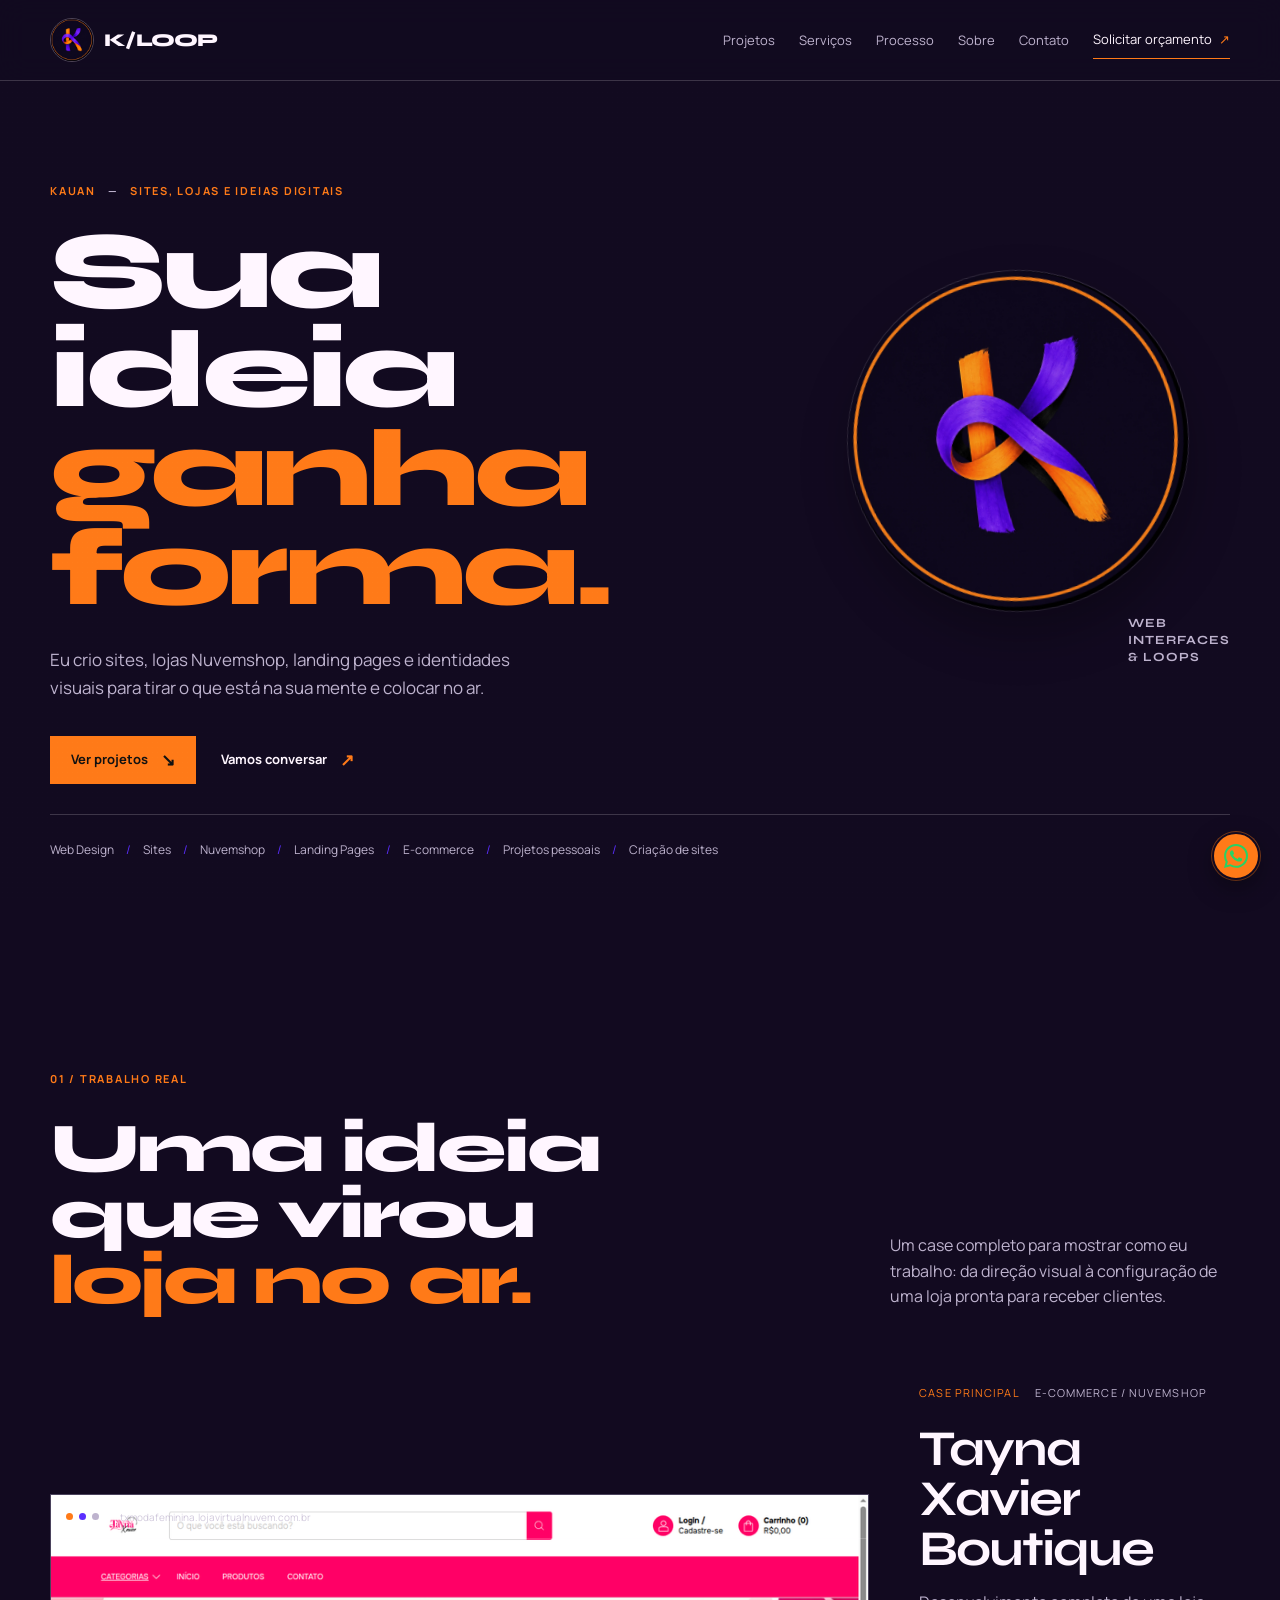
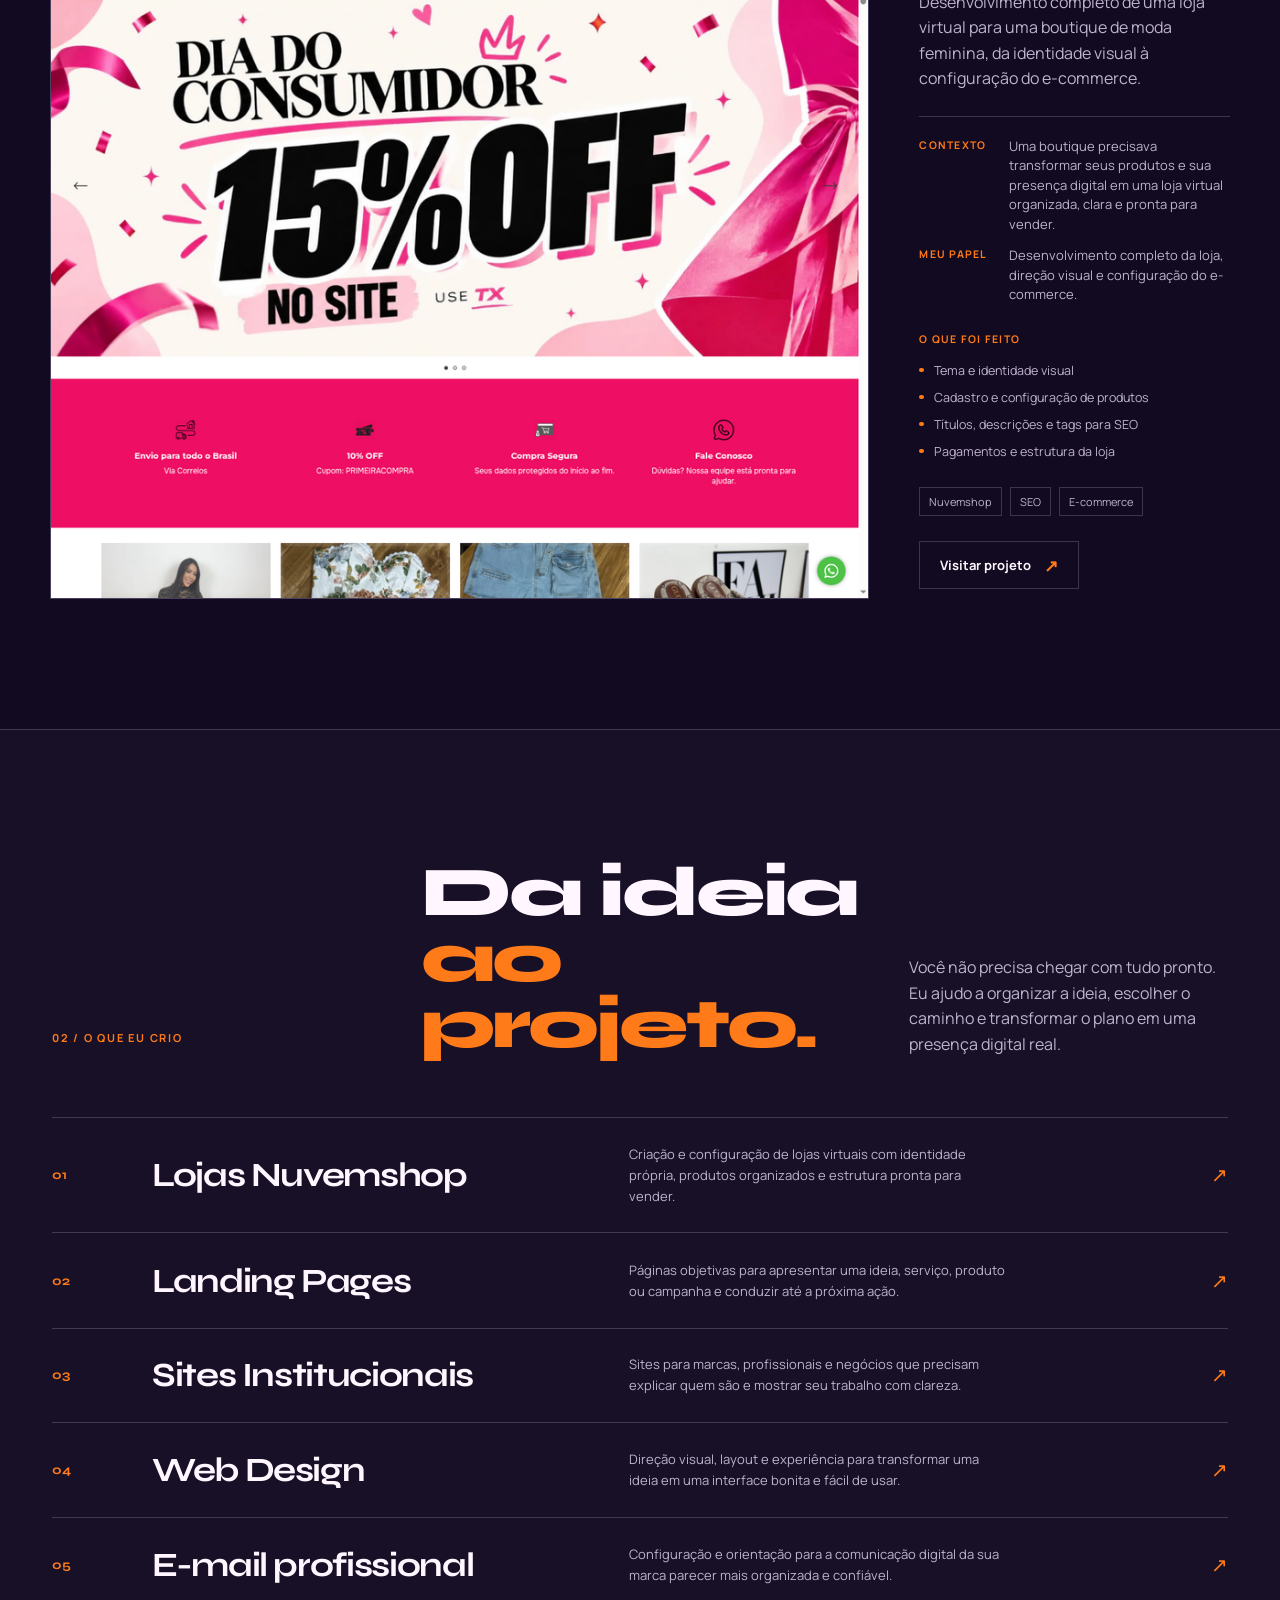
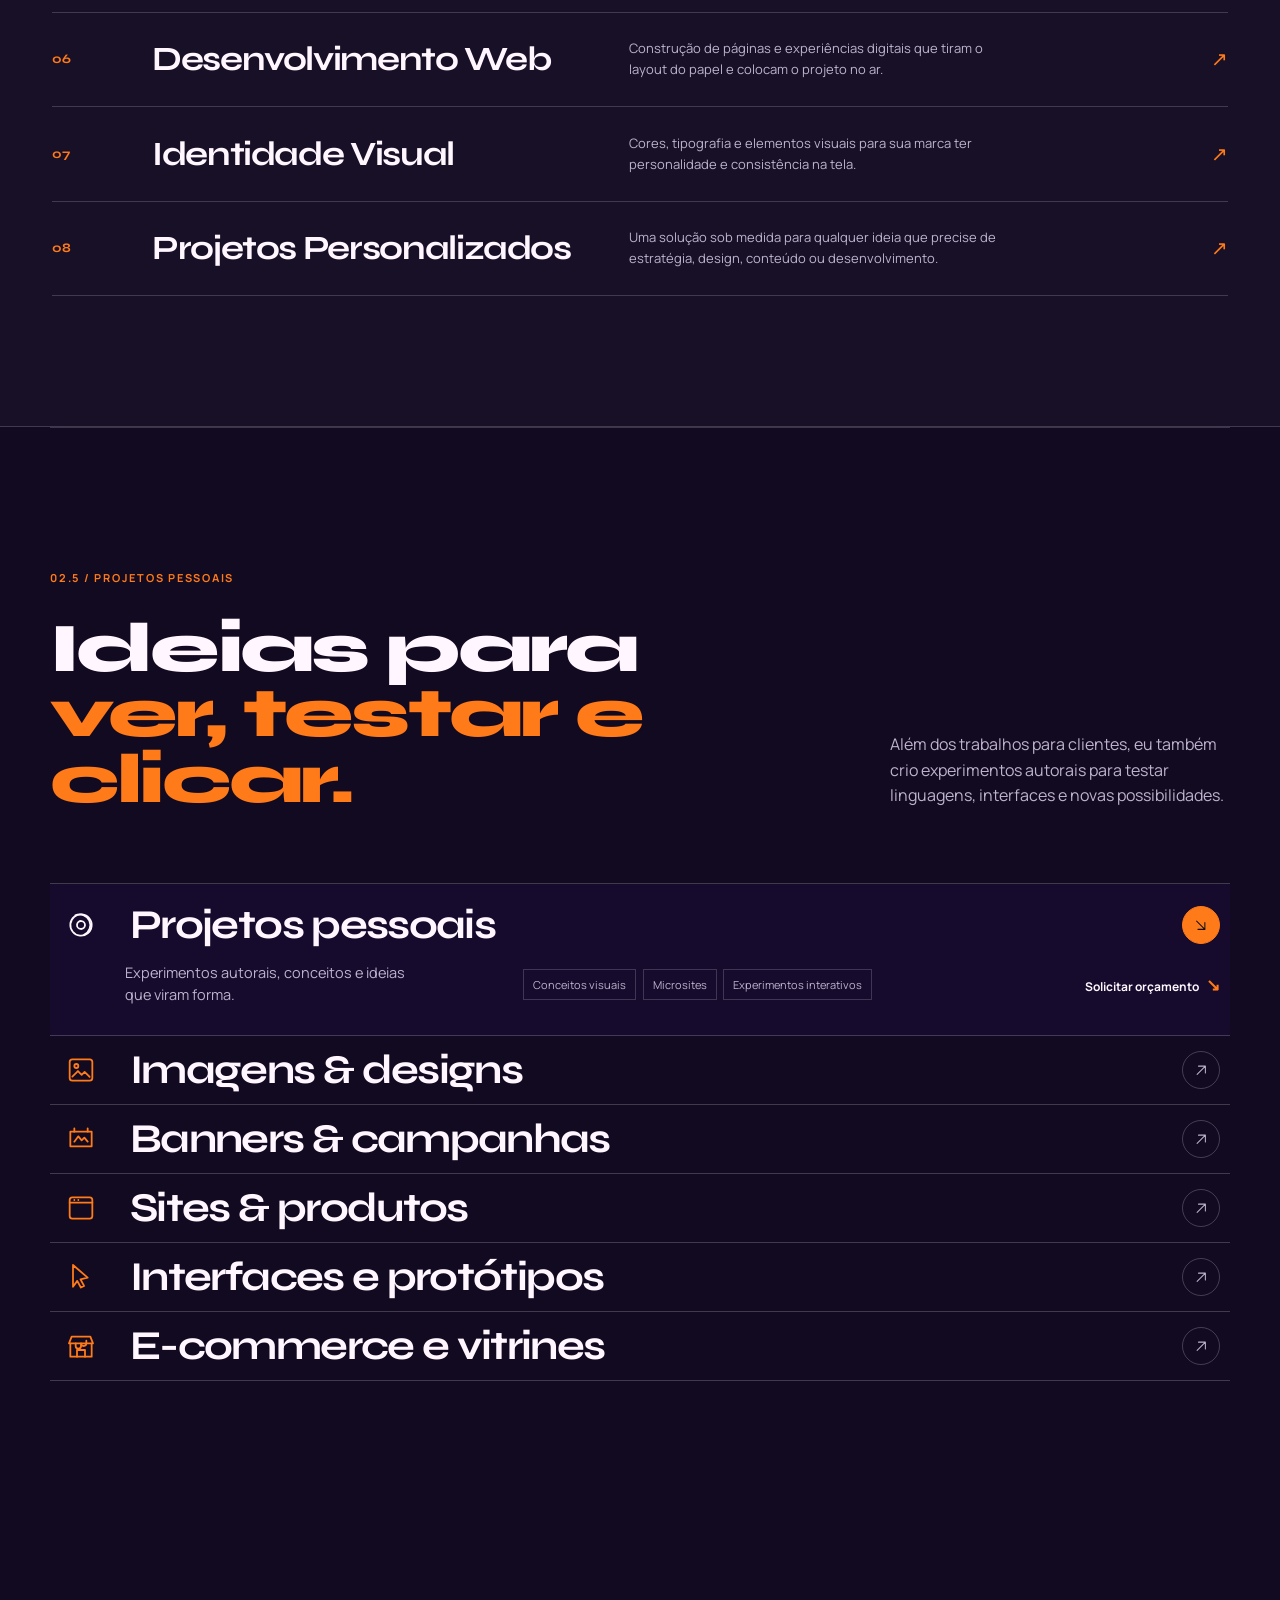
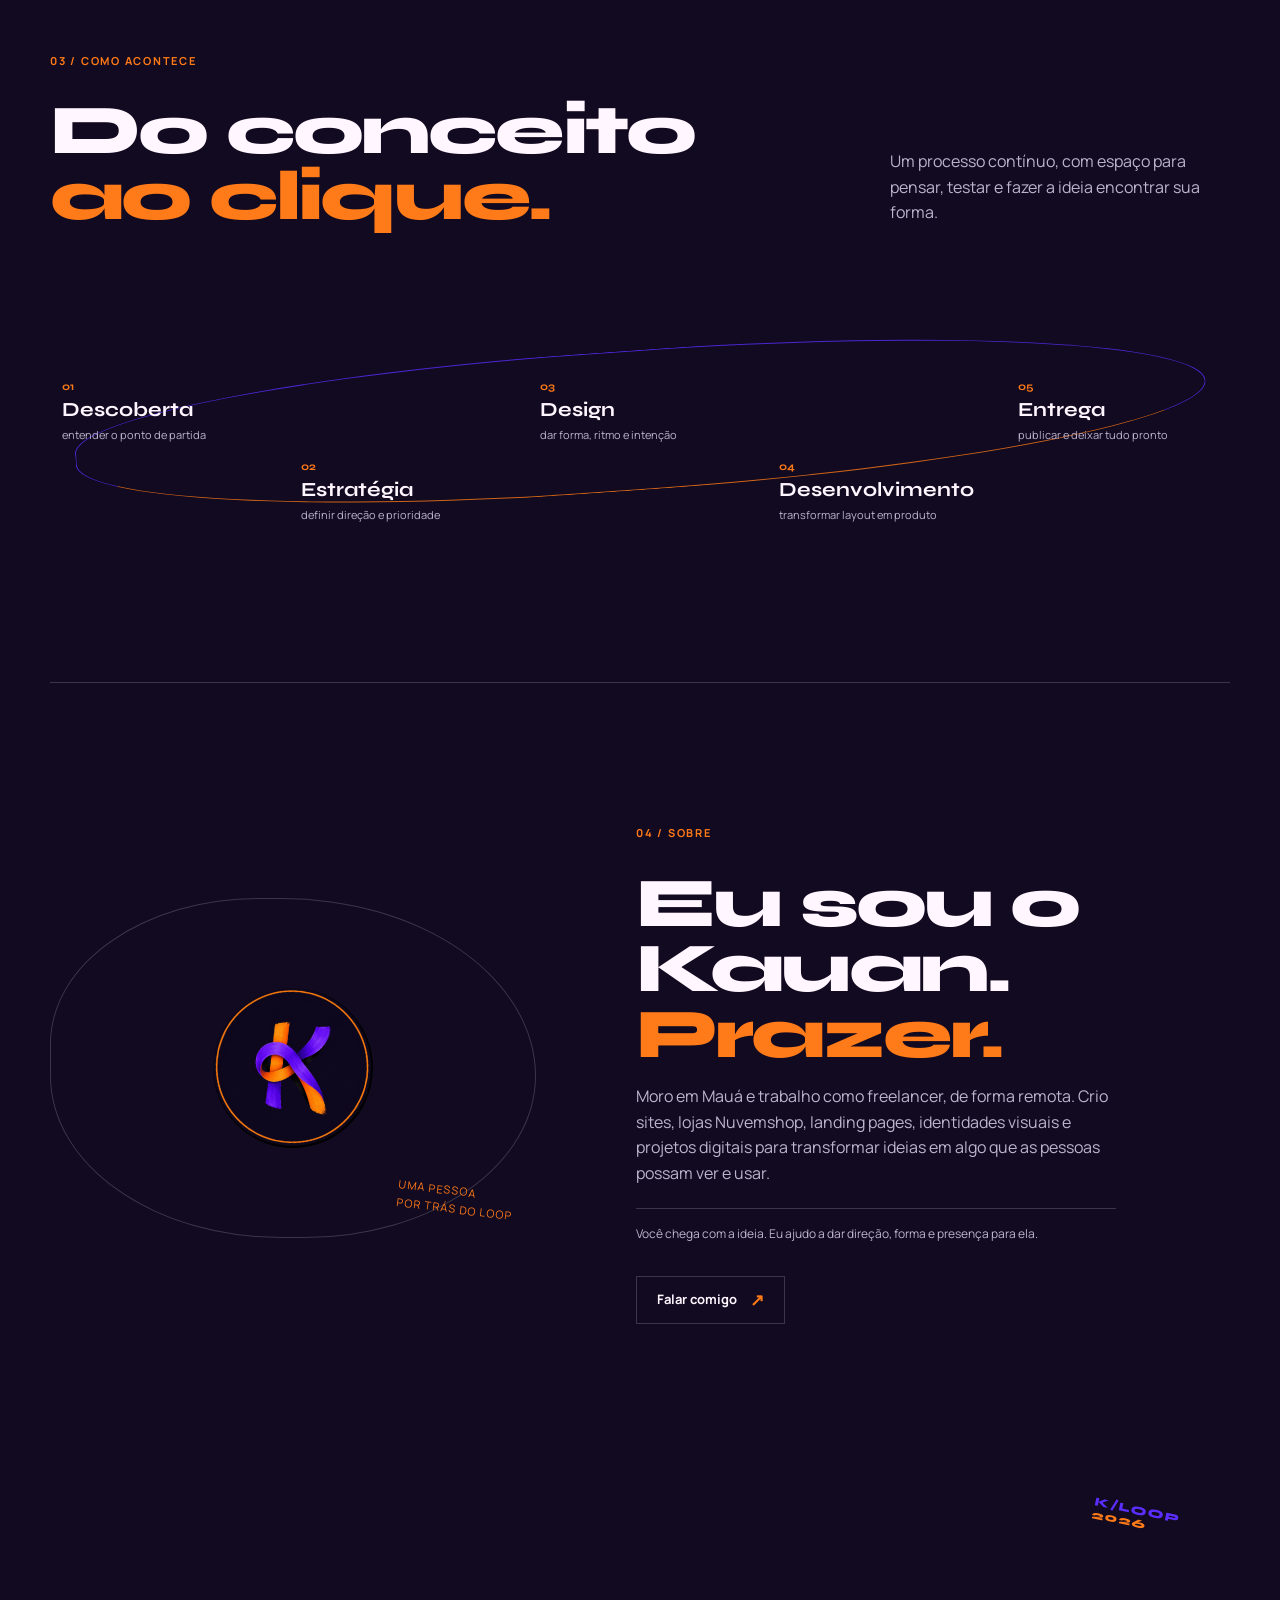
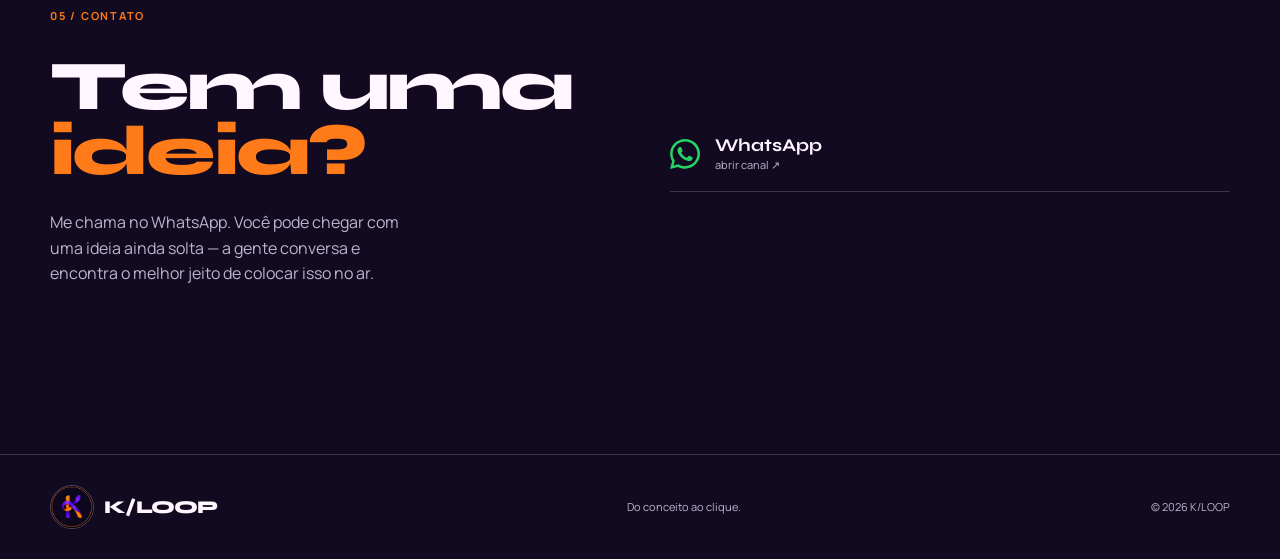
==== commit 9fbb0b37: "polish portfolio layout and optimize logo" ====
--- a/index.html
+++ b/index.html
@@ -17,7 +17,7 @@
     <header class="site-header" id="top">
       <div class="container nav-wrap">
         <a class="brand" href="#top" aria-label="K/LOOP — início">
-          <img src="perfil_04_k_loop_duas_linhas.png" alt="Logo K/LOOP" />
+          <img src="perfil_04_k_loop.webp" alt="Logo K/LOOP" />
           <span>K/LOOP</span>
         </a>
         <button class="menu-toggle" type="button" aria-expanded="false" aria-controls="main-nav" aria-label="Abrir menu de navegação">Menu</button>
@@ -45,7 +45,7 @@
         </div>
         <div class="hero-art" aria-hidden="true">
           <div class="hero-art__float">
-            <div class="hero-art__core"><img src="perfil_04_k_loop_duas_linhas.png" alt="" /></div>
+            <div class="hero-art__core"><img src="perfil_04_k_loop.webp" alt="" /></div>
             <p class="hero-art__note">web<br />interfaces<br />&amp; loops</p>
           </div>
         </div>
@@ -78,7 +78,7 @@
       </section>
 
       <section class="about section container about-motion" id="sobre" aria-labelledby="about-title">
-        <div class="about-mark"><img src="perfil_04_k_loop_duas_linhas.png" alt="Logo K/LOOP" /><span>uma pessoa<br />por trás do loop</span></div>
+        <div class="about-mark"><img src="perfil_04_k_loop.webp" alt="Logo K/LOOP" /><span>uma pessoa<br />por trás do loop</span></div>
         <div class="about-copy"><p class="section-index">04 / sobre</p><h2 id="about-title">Eu sou o Kauan.<br /><em>Prazer.</em></h2><p>Moro em Mauá e trabalho como freelancer, de forma remota. Crio sites, lojas Nuvemshop, landing pages, identidades visuais e projetos digitais para transformar ideias em algo que as pessoas possam ver e usar.</p><p class="about-note">Você chega com a ideia. Eu ajudo a dar direção, forma e presença para ela.</p><a class="button button-outline" href="#contato">Falar comigo <span aria-hidden="true">↗</span></a></div>
       </section>
 
@@ -89,7 +89,7 @@
       </section>
     </main>
 
-    <footer class="site-footer"><div class="container footer-wrap"><a class="brand" href="#top" aria-label="K/LOOP — início"><img src="perfil_04_k_loop_duas_linhas.png" alt="Logo K/LOOP" /><span>K/LOOP</span></a><p>Do conceito ao clique.</p><span>© 2026 K/LOOP</span></div></footer>
+    <footer class="site-footer"><div class="container footer-wrap"><a class="brand" href="#top" aria-label="K/LOOP — início"><img src="perfil_04_k_loop.webp" alt="Logo K/LOOP" /><span>K/LOOP</span></a><p>Do conceito ao clique.</p><span>© 2026 K/LOOP</span></div></footer>
     <a class="whatsapp-fab" id="whatsappFab" href="#" aria-label="WhatsApp — configure o número no arquivo site-config.js" data-tooltip="WhatsApp"><img src="whatsapp.svg" alt="" /></a>
     <script src="https://cdn.jsdelivr.net/npm/gsap@3.12.5/dist/gsap.min.js"></script>
     <script src="site-config.js"></script>
--- a/style.css
+++ b/style.css
@@ -167,3 +167,23 @@
 @media(max-width:800px){.case-story div{grid-template-columns:1fr;gap:.25rem}.case-story span{font-size:1.25rem}.case-scope li{font-size:1.2rem}}
 
 @media(max-width:800px){.hero-art{min-height:40rem}.hero-art__note{top:29rem;bottom:auto;right:1rem;transform:none;white-space:nowrap}}
+
+
+/* Portfolio polish pass: stronger logo presence and stable responsive composition. */
+.hero-art__core{width:34rem;height:34rem;right:8%;top:7%;}
+.hero-art__note{right:0;bottom:8%;font-size:1.25rem;line-height:1.35;}
+.hero-art__core img{image-rendering:auto;}
+.brand img{width:4.4rem;height:4.4rem;}
+@media(max-width:800px){
+  .hero-art{min-height:43rem;margin-top:3rem;}
+  .hero-art__core{width:24rem;height:24rem;right:50%;top:3rem;transform:translateX(50%) rotate(-7deg);}
+  .hero-art__float{inset:0;}
+  .hero-art__note{top:31rem;right:50%;bottom:auto;transform:translateX(50%);font-size:1.15rem;}
+  .brand img{width:4rem;height:4rem;}
+}
+@media(max-width:420px){
+  .hero-art{min-height:40rem;}
+  .hero-art__core{width:21rem;height:21rem;top:2rem;}
+  .hero-art__note{top:27rem;}
+}
+@media(prefers-reduced-motion:reduce){.hero-art__core,.hero-art__float,.hero-art__core img,.about-mark{animation:none!important;}}
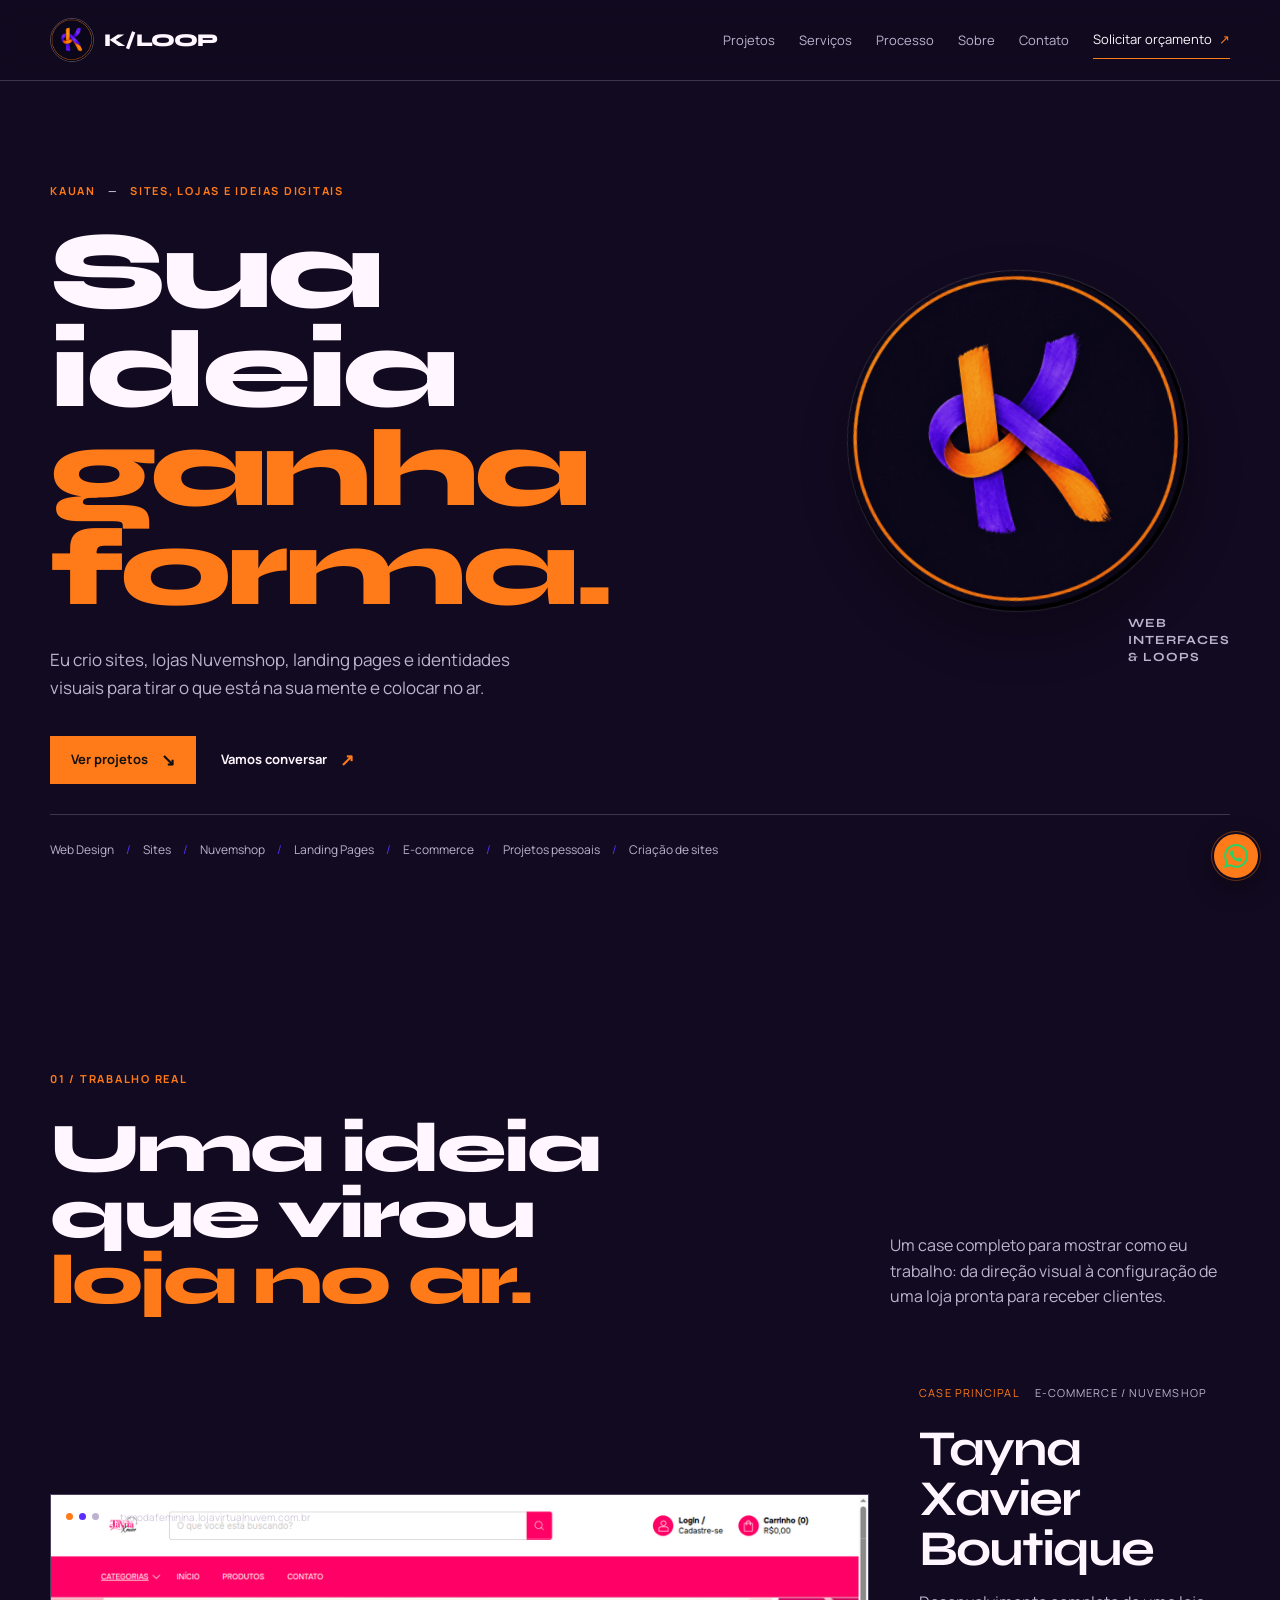
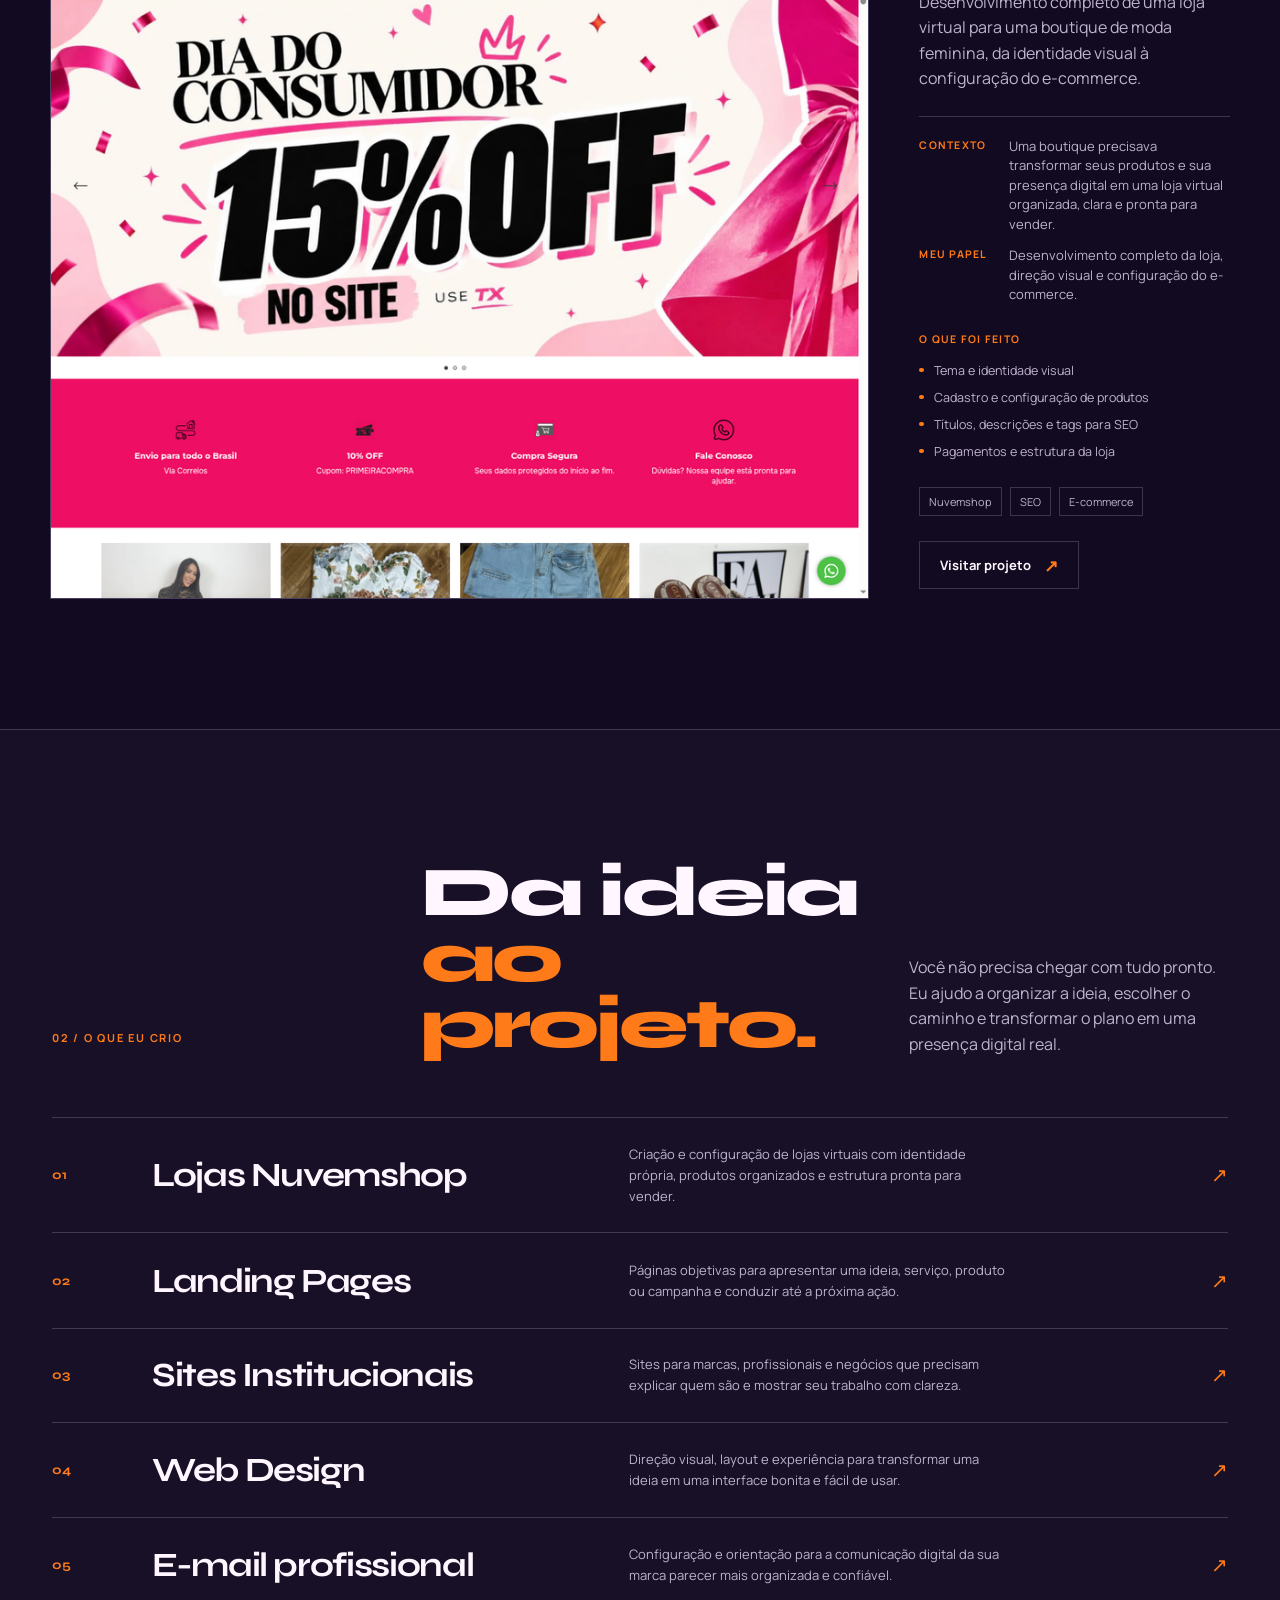
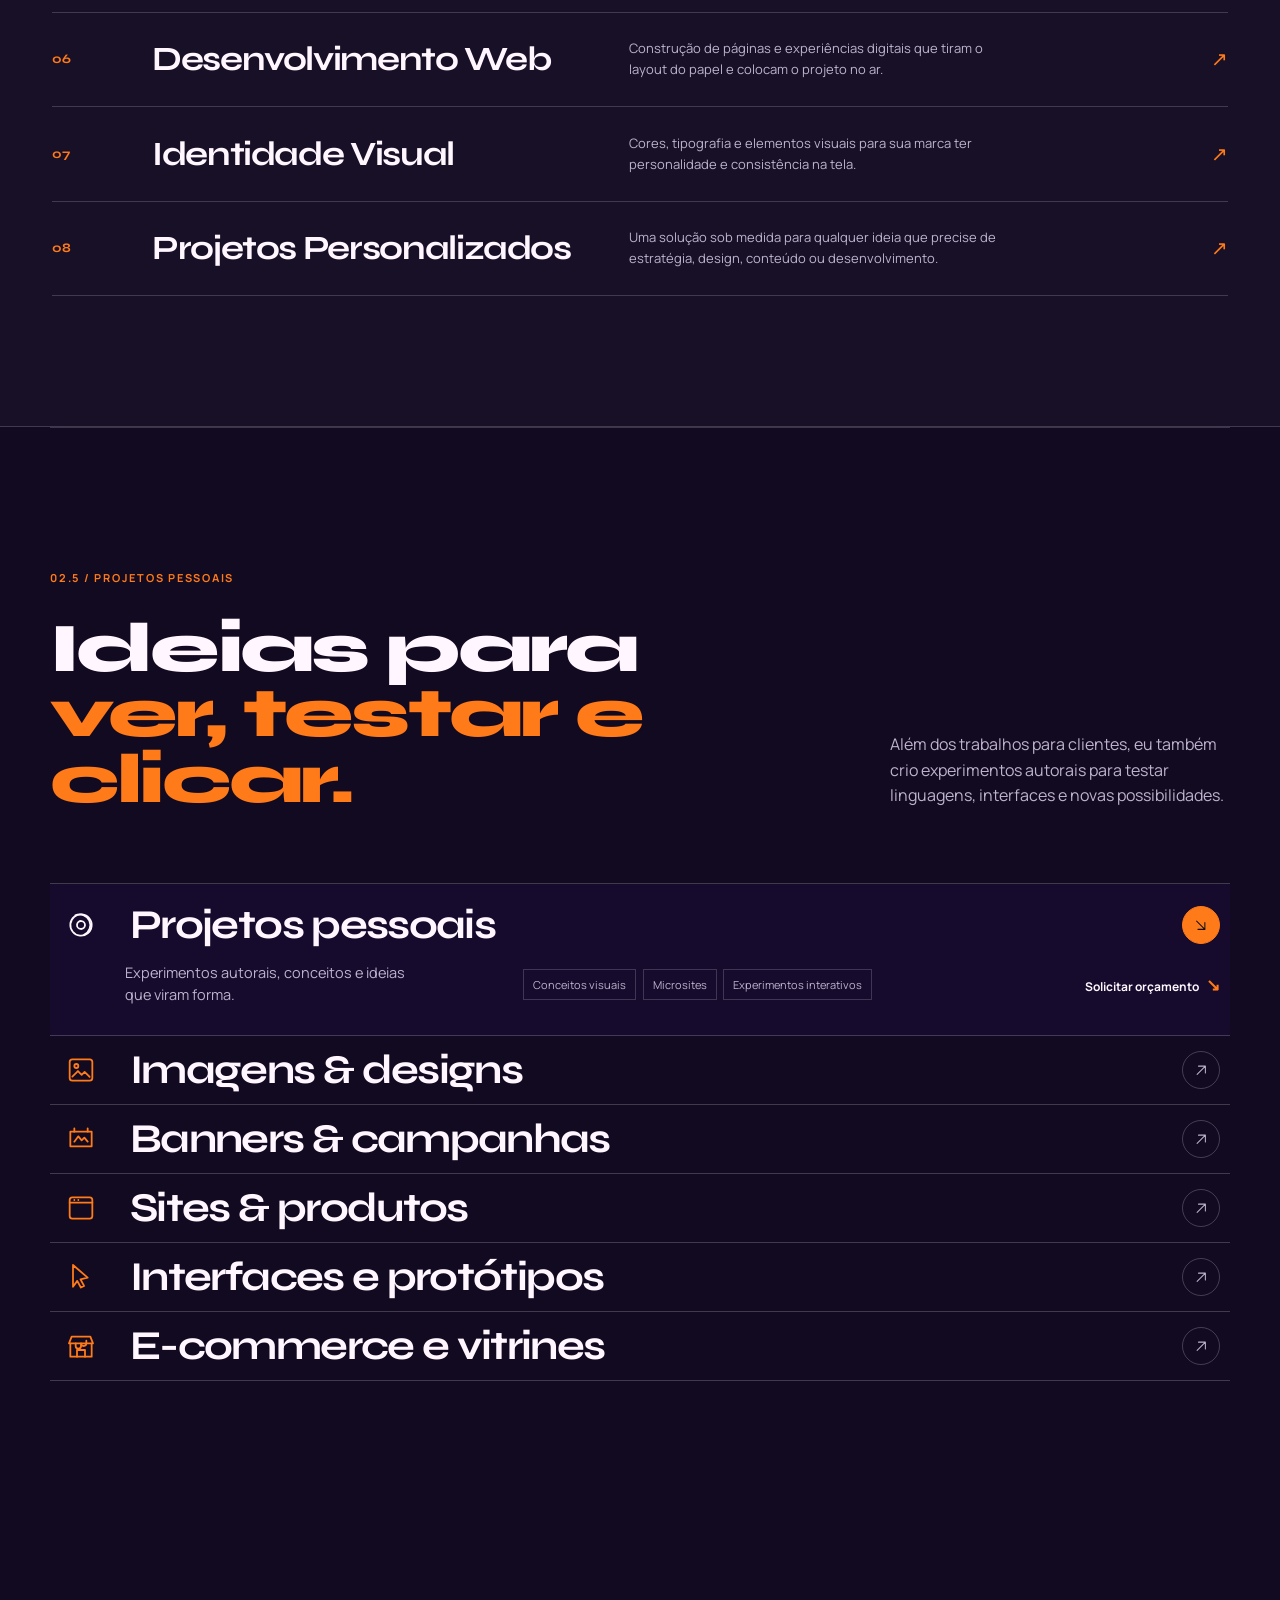
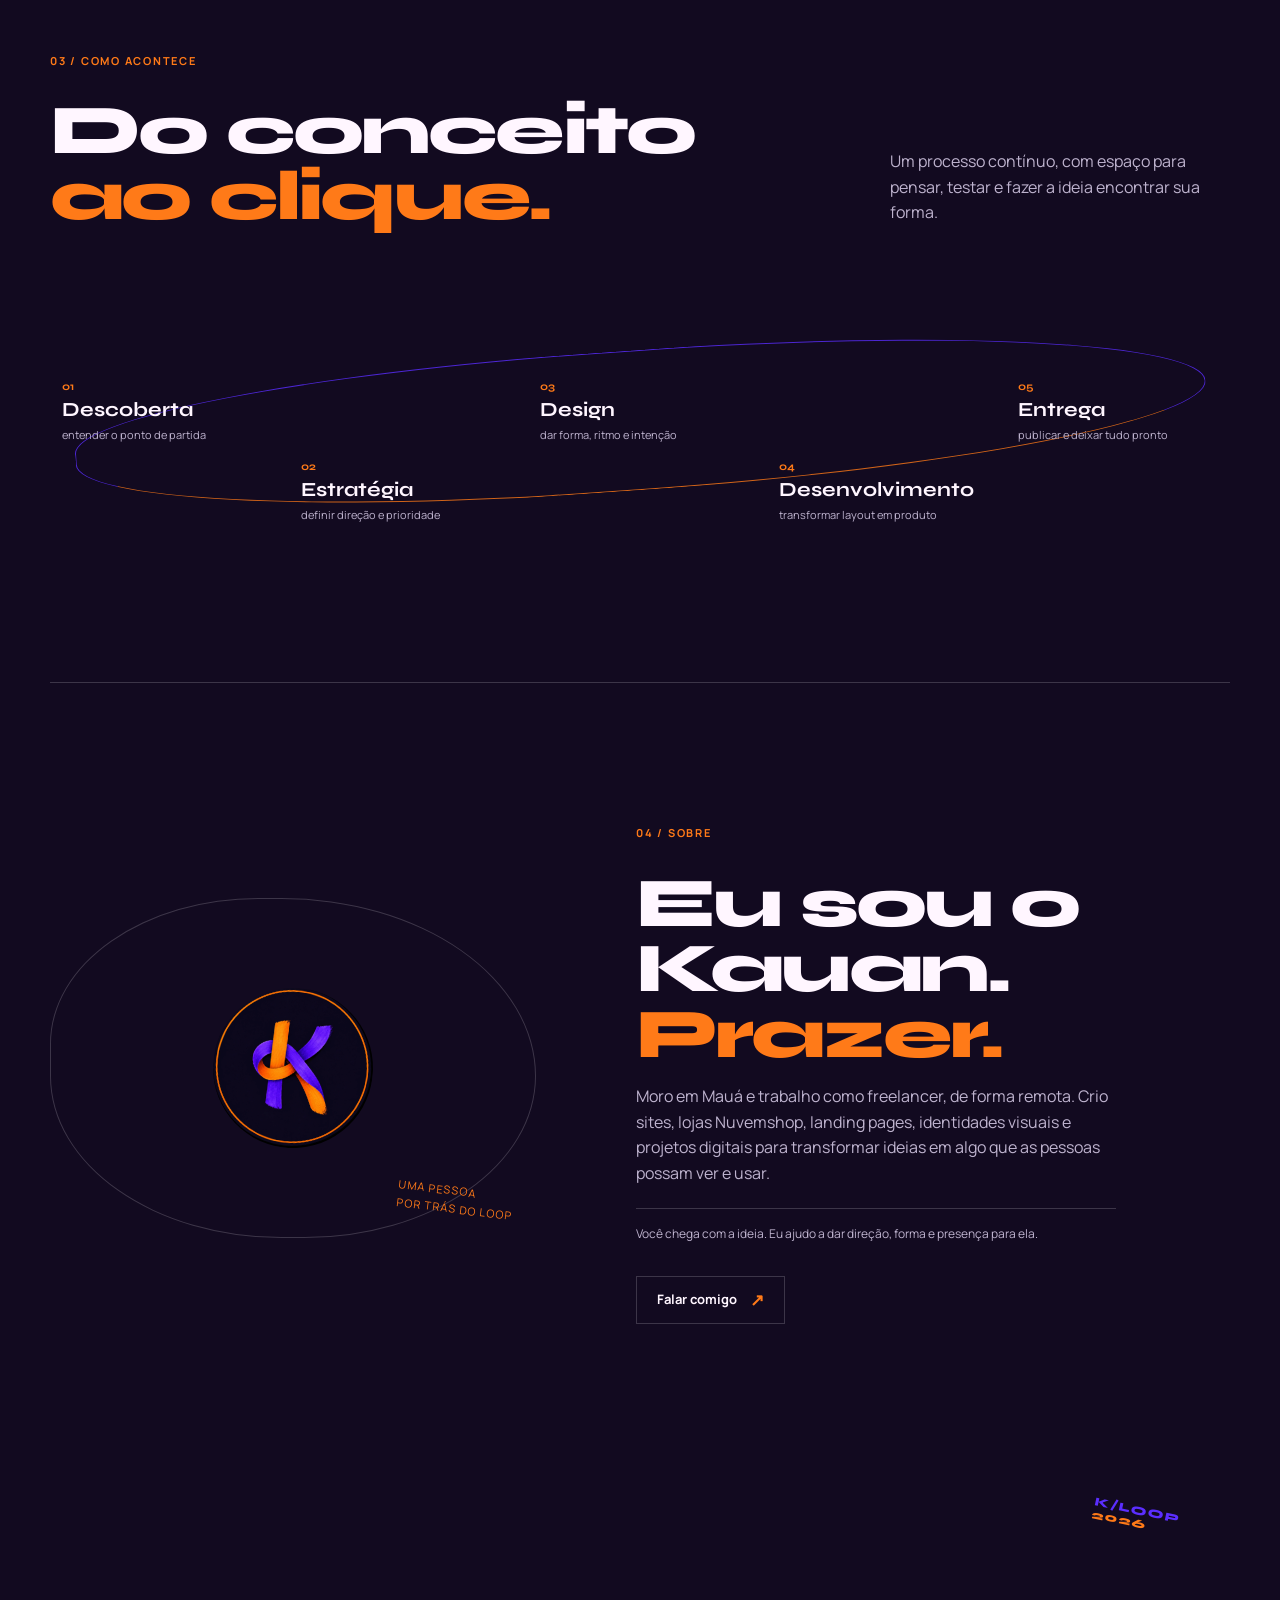
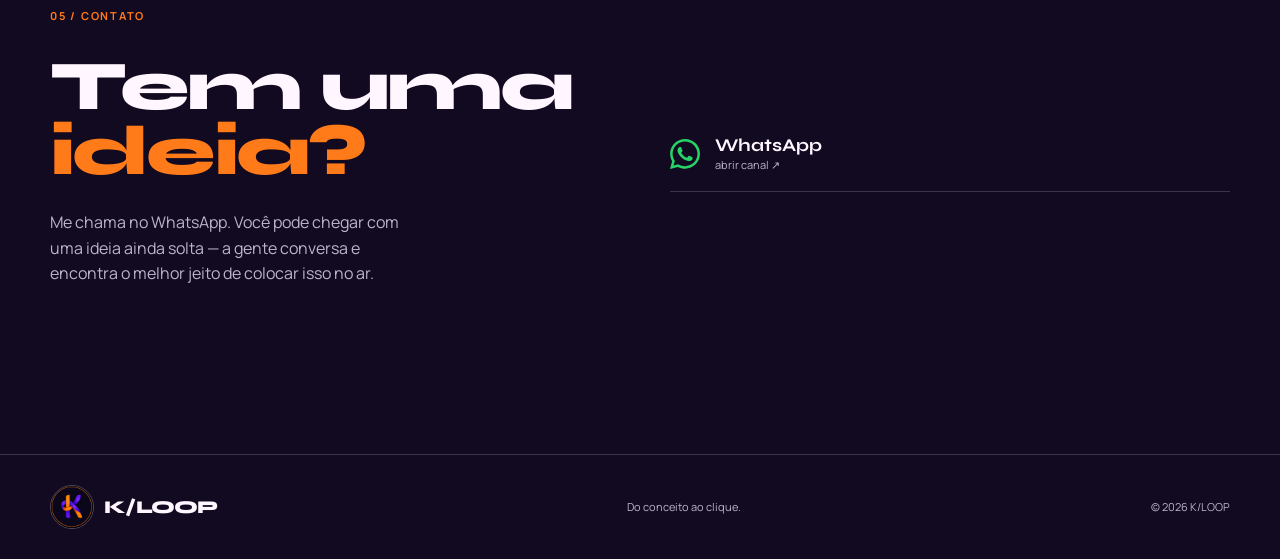
==== commit 19616040: "refine logo into infinity loop mark" ====
--- a/index.html
+++ b/index.html
@@ -17,7 +17,7 @@
     <header class="site-header" id="top">
       <div class="container nav-wrap">
         <a class="brand" href="#top" aria-label="K/LOOP — início">
-          <img src="perfil_04_k_loop.webp" alt="Logo K/LOOP" />
+          <img src="perfil_04_k_loop_loop.webp" alt="Logo K/LOOP" />
           <span>K/LOOP</span>
         </a>
         <button class="menu-toggle" type="button" aria-expanded="false" aria-controls="main-nav" aria-label="Abrir menu de navegação">Menu</button>
@@ -45,7 +45,7 @@
         </div>
         <div class="hero-art" aria-hidden="true">
           <div class="hero-art__float">
-            <div class="hero-art__core"><img src="perfil_04_k_loop.webp" alt="" /></div>
+            <div class="hero-art__core"><img src="perfil_04_k_loop_loop.webp" alt="" /></div>
             <p class="hero-art__note">web<br />interfaces<br />&amp; loops</p>
           </div>
         </div>
@@ -78,7 +78,7 @@
       </section>
 
       <section class="about section container about-motion" id="sobre" aria-labelledby="about-title">
-        <div class="about-mark"><img src="perfil_04_k_loop.webp" alt="Logo K/LOOP" /><span>uma pessoa<br />por trás do loop</span></div>
+        <div class="about-mark"><img src="perfil_04_k_loop_loop.webp" alt="Logo K/LOOP" /><span>uma pessoa<br />por trás do loop</span></div>
         <div class="about-copy"><p class="section-index">04 / sobre</p><h2 id="about-title">Eu sou o Kauan.<br /><em>Prazer.</em></h2><p>Moro em Mauá e trabalho como freelancer, de forma remota. Crio sites, lojas Nuvemshop, landing pages, identidades visuais e projetos digitais para transformar ideias em algo que as pessoas possam ver e usar.</p><p class="about-note">Você chega com a ideia. Eu ajudo a dar direção, forma e presença para ela.</p><a class="button button-outline" href="#contato">Falar comigo <span aria-hidden="true">↗</span></a></div>
       </section>
 
@@ -89,7 +89,7 @@
       </section>
     </main>
 
-    <footer class="site-footer"><div class="container footer-wrap"><a class="brand" href="#top" aria-label="K/LOOP — início"><img src="perfil_04_k_loop.webp" alt="Logo K/LOOP" /><span>K/LOOP</span></a><p>Do conceito ao clique.</p><span>© 2026 K/LOOP</span></div></footer>
+    <footer class="site-footer"><div class="container footer-wrap"><a class="brand" href="#top" aria-label="K/LOOP — início"><img src="perfil_04_k_loop_loop.webp" alt="Logo K/LOOP" /><span>K/LOOP</span></a><p>Do conceito ao clique.</p><span>© 2026 K/LOOP</span></div></footer>
     <a class="whatsapp-fab" id="whatsappFab" href="#" aria-label="WhatsApp — configure o número no arquivo site-config.js" data-tooltip="WhatsApp"><img src="whatsapp.svg" alt="" /></a>
     <script src="https://cdn.jsdelivr.net/npm/gsap@3.12.5/dist/gsap.min.js"></script>
     <script src="site-config.js"></script>
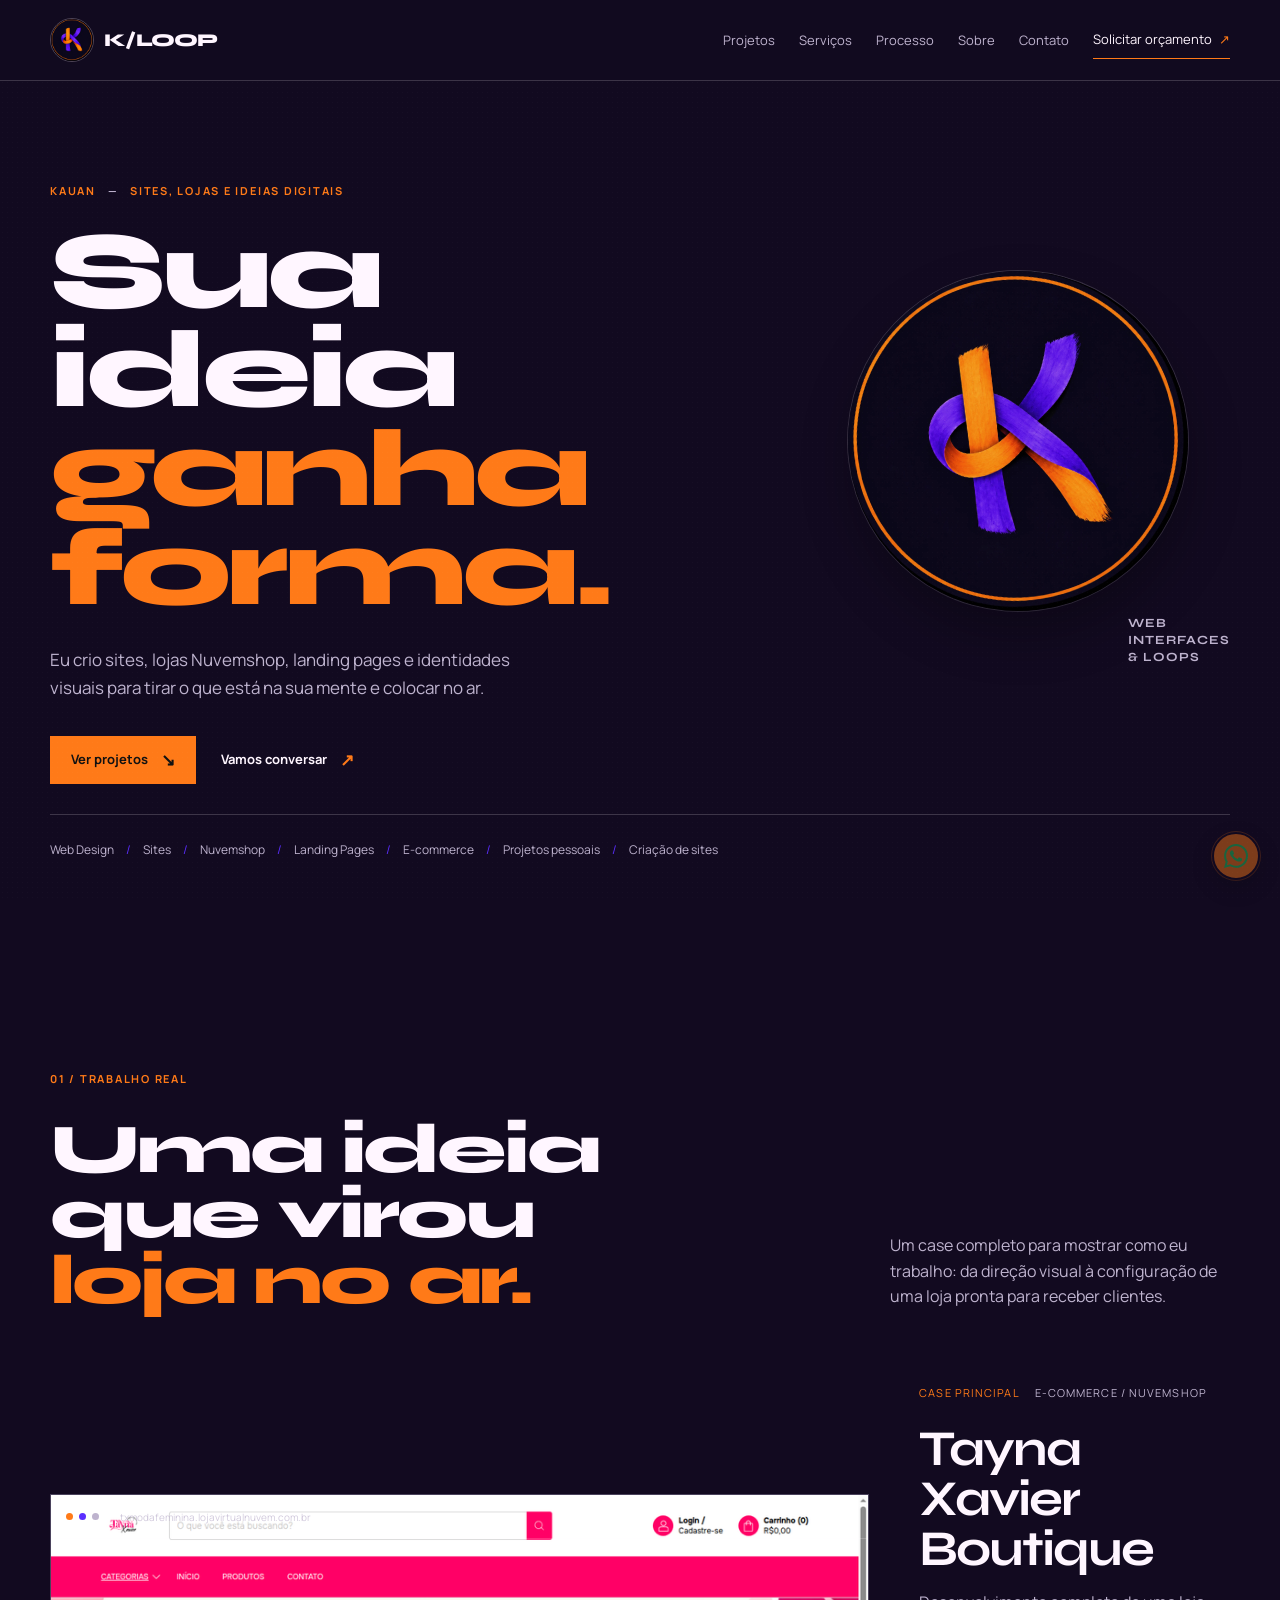
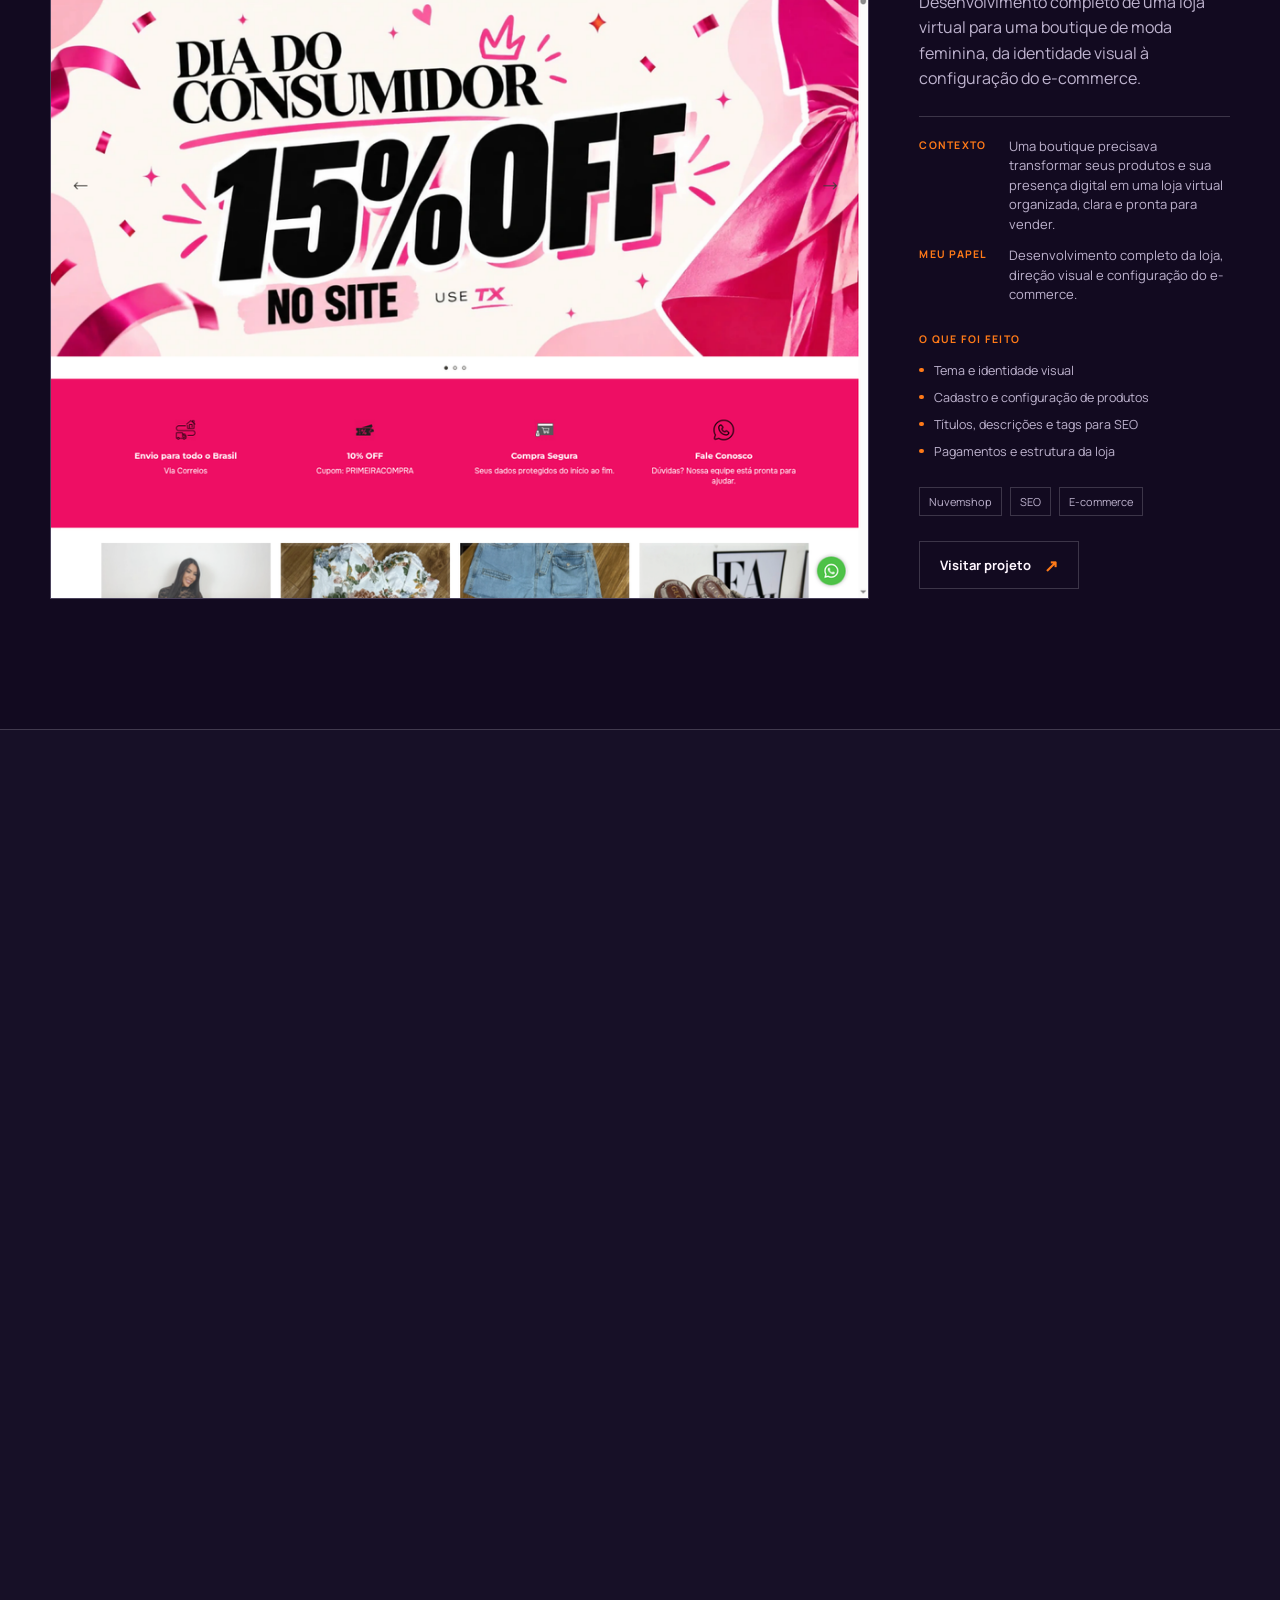
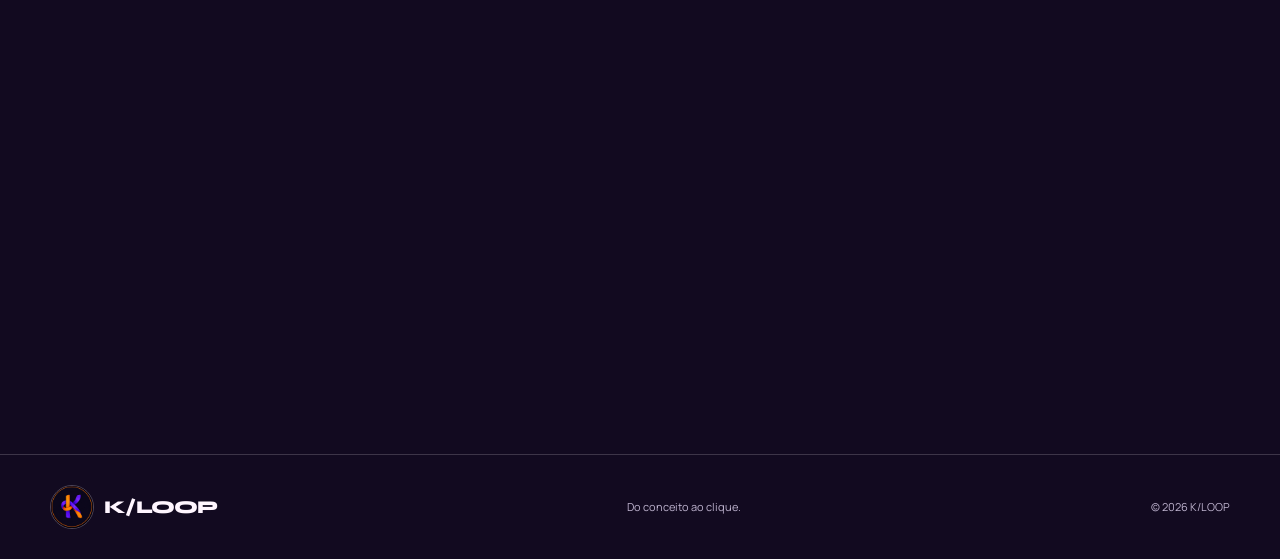
==== commit 3d510d89: "Improve portfolio scrolling performance" ====
--- a/index.html
+++ b/index.html
@@ -91,7 +91,6 @@
 
     <footer class="site-footer"><div class="container footer-wrap"><a class="brand" href="#top" aria-label="K/LOOP — início"><img src="perfil_04_k_loop_loop.webp" alt="Logo K/LOOP" /><span>K/LOOP</span></a><p>Do conceito ao clique.</p><span>© 2026 K/LOOP</span></div></footer>
     <a class="whatsapp-fab" id="whatsappFab" href="#" aria-label="WhatsApp — configure o número no arquivo site-config.js" data-tooltip="WhatsApp"><img src="whatsapp.svg" alt="" /></a>
-    <script src="https://cdn.jsdelivr.net/npm/gsap@3.12.5/dist/gsap.min.js"></script>
     <script src="site-config.js"></script>
     <script src="motion.js"></script>
     <script src="main.js"></script>
--- a/style.css
+++ b/style.css
@@ -187,3 +187,15 @@
   .hero-art__note{top:27rem;}
 }
 @media(prefers-reduced-motion:reduce){.hero-art__core,.hero-art__float,.hero-art__core img,.about-mark{animation:none!important;}}
+
+/* Performance pass: keep scrolling and interaction responsive on low-power devices. */
+html{scroll-behavior:smooth;scroll-padding-top:9rem}
+[id]{scroll-margin-top:9rem}
+.site-header{backdrop-filter:none;-webkit-backdrop-filter:none}
+body:before{opacity:.06;mix-blend-mode:normal}
+.section{content-visibility:auto;contain-intrinsic-size:0 720px}
+.hero-art__float,.hero-art__core,.hero-art__core img,.about-mark,.loop-track__curve,.contact:after,.whatsapp-fab{animation:none!important}
+.hero-art__core,.hero-art__core img,.about-mark{will-change:auto}
+.reveal{filter:none!important;transition:opacity .35s ease,transform .35s ease!important}
+.reveal.is-visible{animation:none!important}
+@media(prefers-reduced-motion:reduce){html{scroll-behavior:auto}.reveal{transition:none!important}}
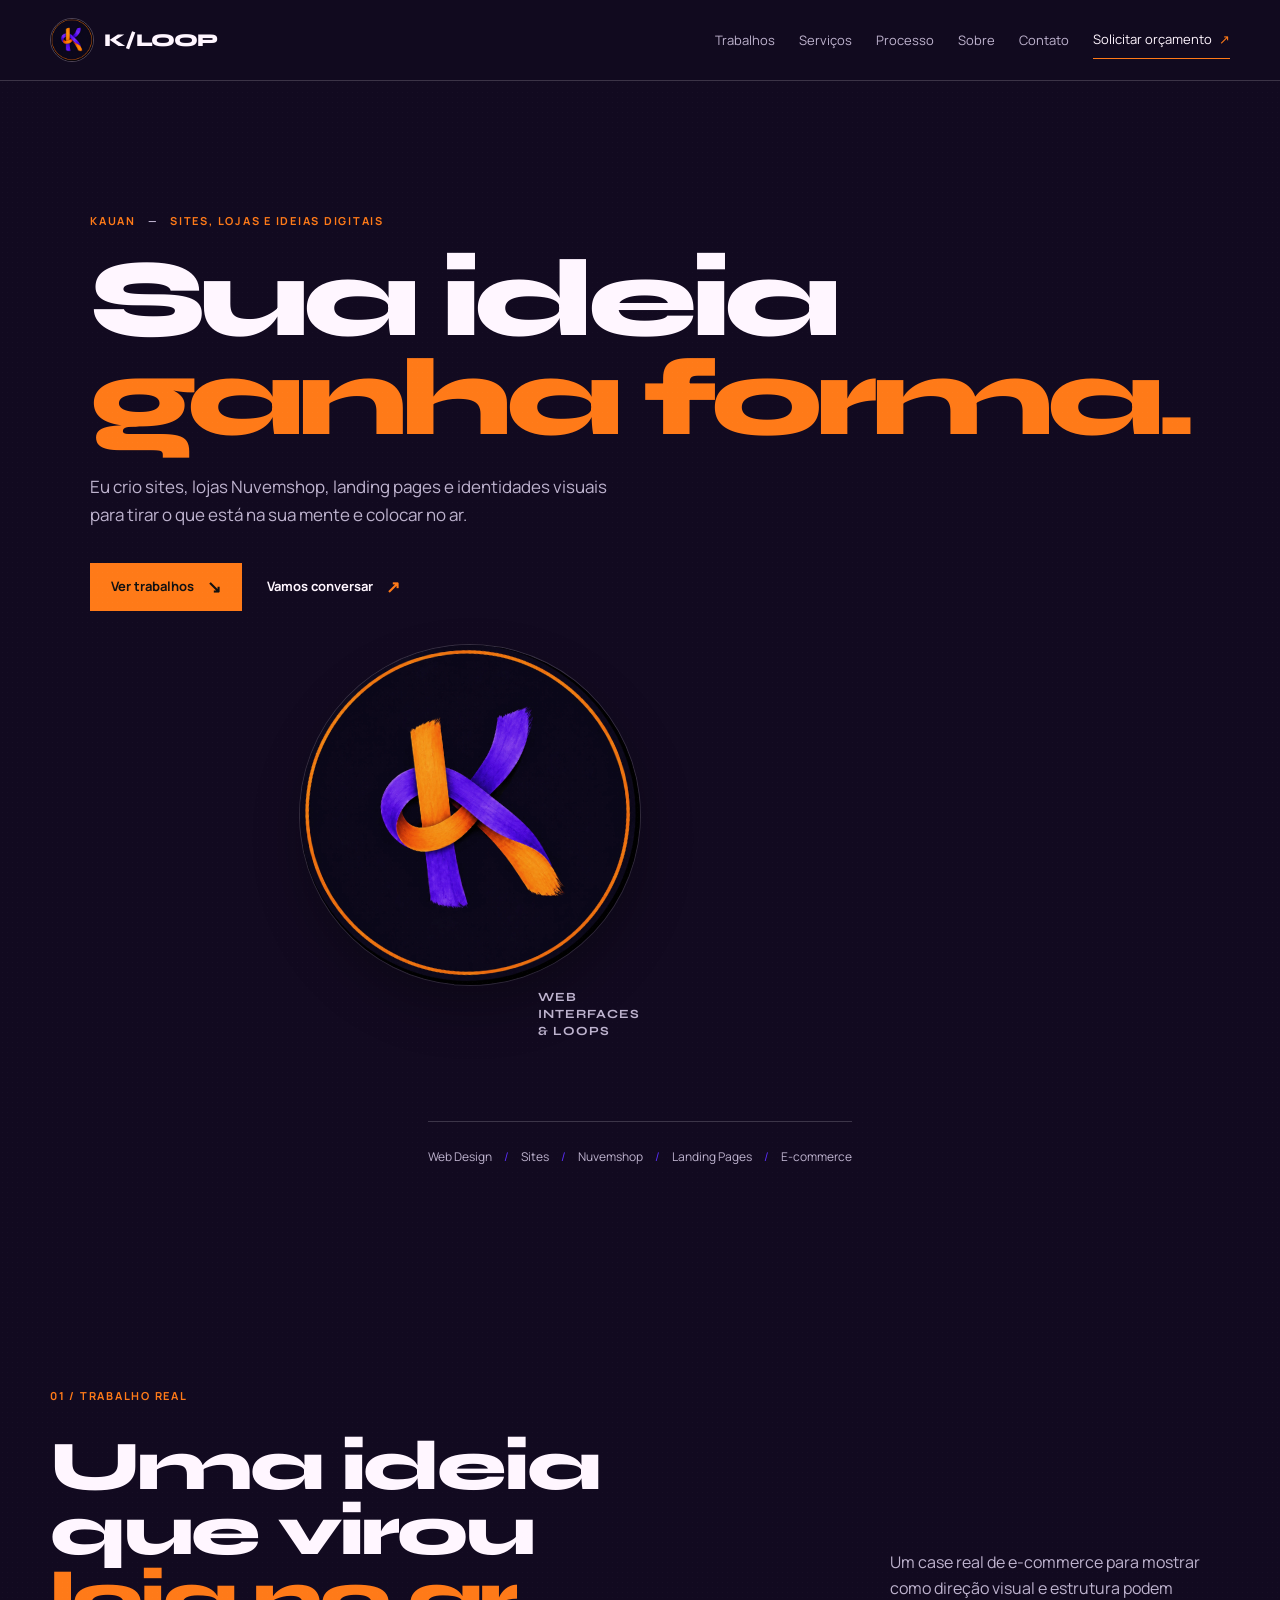
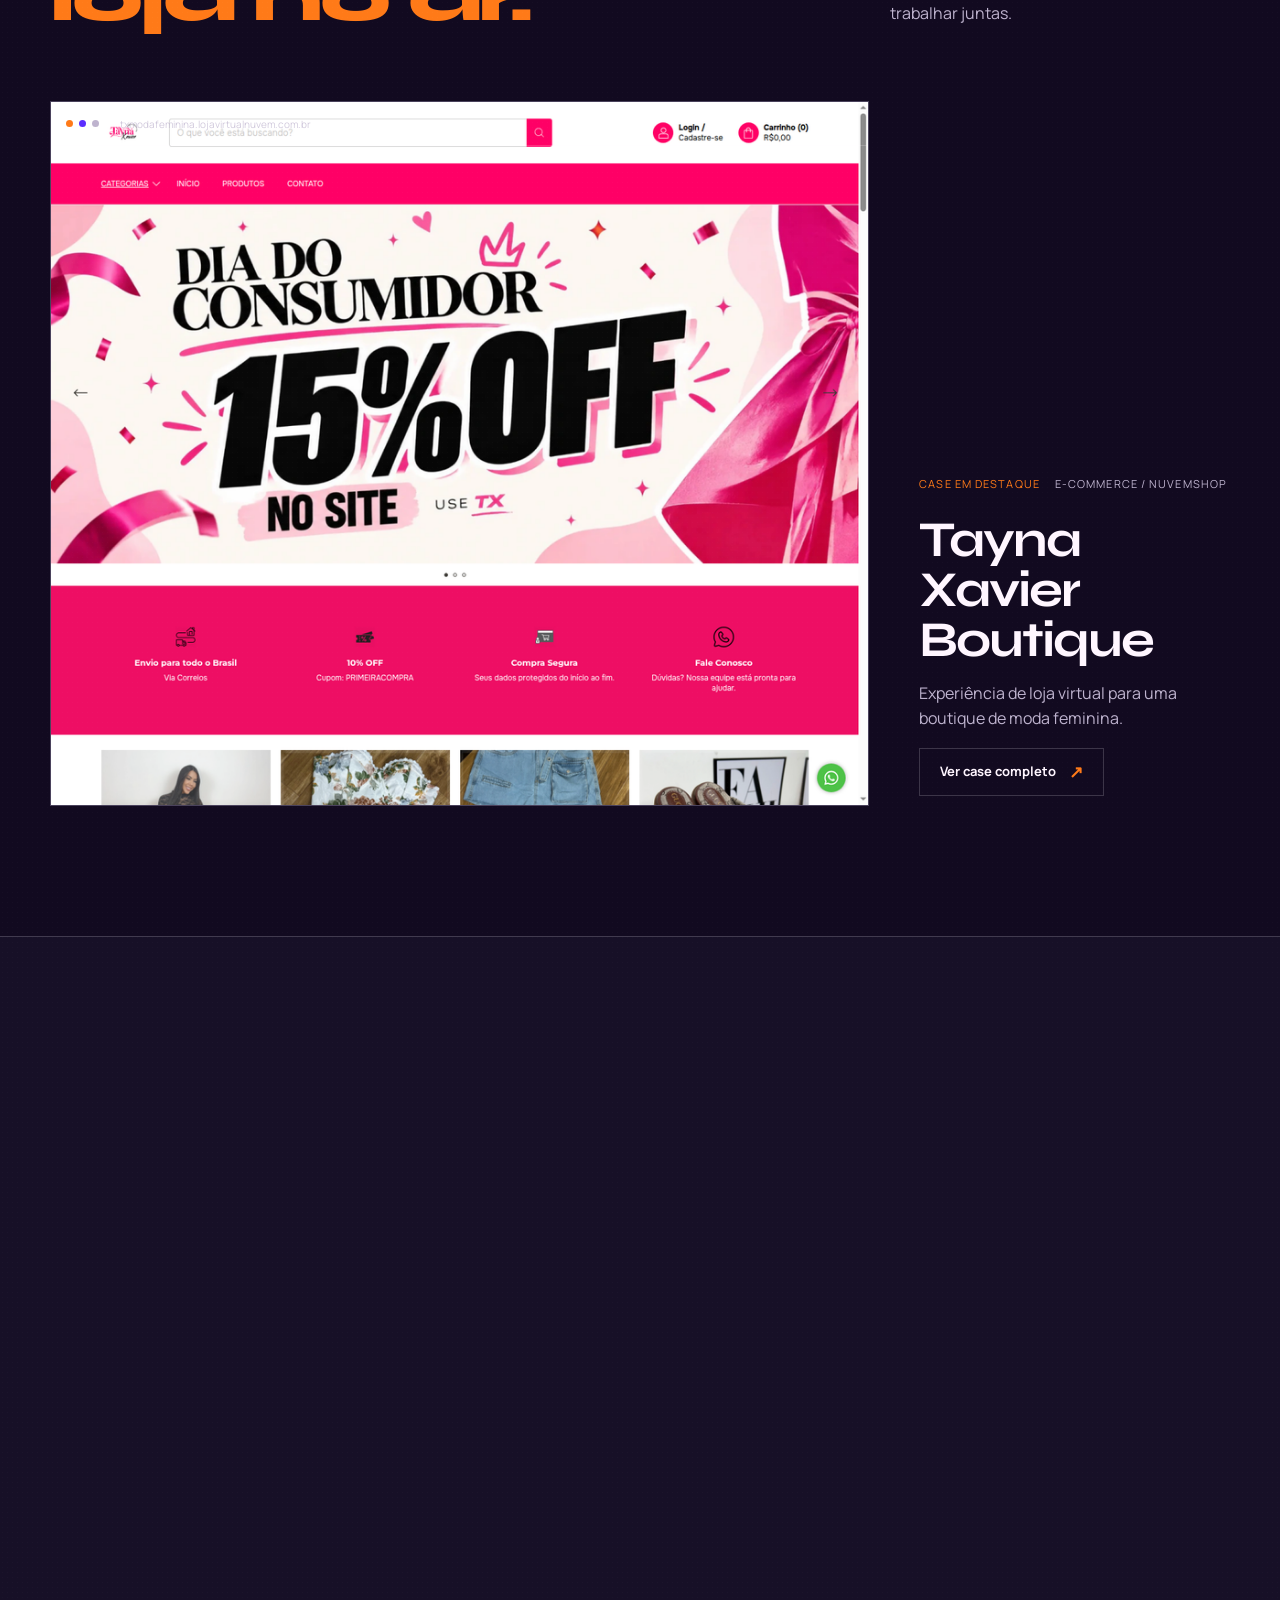
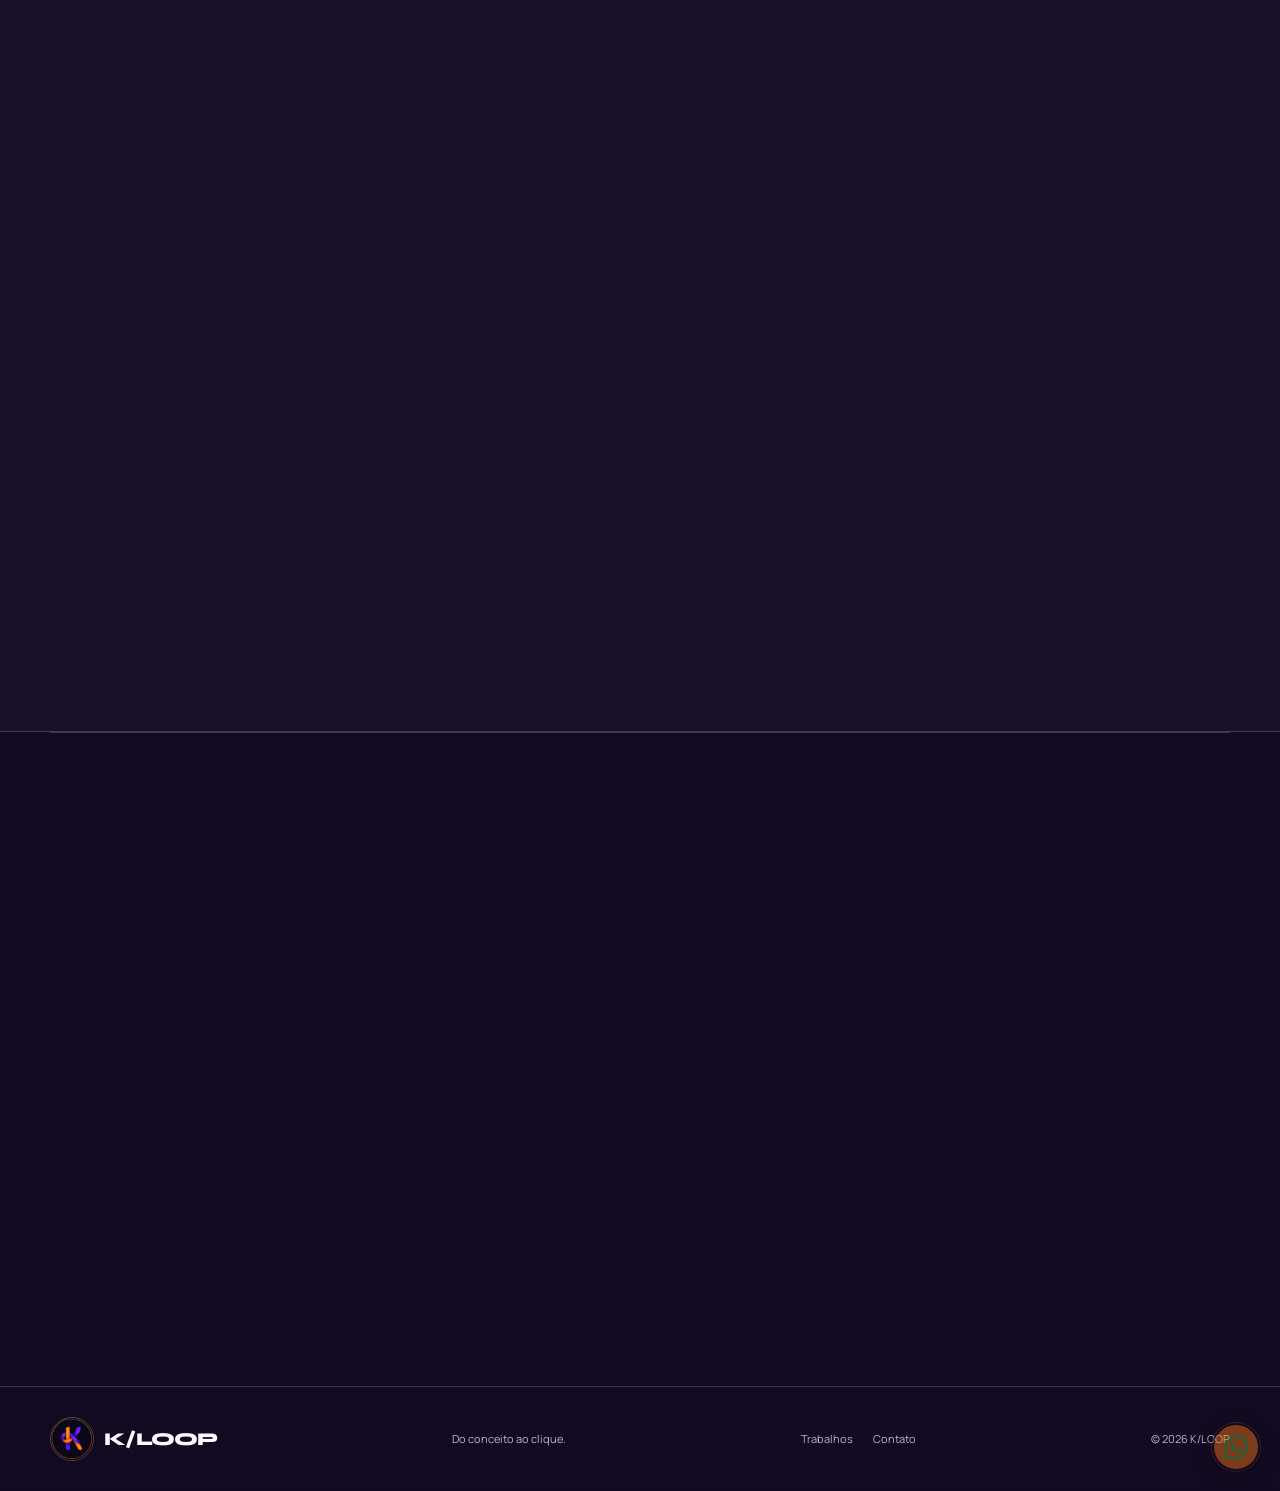
==== commit cfc57976: "feat: evolve portfolio into a multi-page experience" ====
--- a/index.html
+++ b/index.html
@@ -1,98 +1,13 @@
-<!DOCTYPE html>
+<!doctype html>
 <html lang="pt-BR">
-  <head>
-    <meta charset="UTF-8" />
-    <meta name="viewport" content="width=device-width, initial-scale=1.0" />
-    <meta name="theme-color" content="#120A20" />
-    <title>K/LOOP — Do conceito ao clique</title>
-    <meta name="description" content="Kauan cria sites, lojas Nuvemshop, landing pages e identidades visuais para transformar ideias em projetos digitais reais." />
-    <link rel="icon" type="image/png" sizes="256x256" href="favicon.png" />
-    <link rel="apple-touch-icon" href="favicon.png" />
-    <link rel="preconnect" href="https://fonts.googleapis.com" />
-    <link rel="preconnect" href="https://fonts.gstatic.com" crossorigin />
-    <link href="https://fonts.googleapis.com/css2?family=Manrope:wght@400;500;600;700&family=Syne:wght@600;700;800&display=swap" rel="stylesheet" />
-    <link rel="stylesheet" href="style.css" />
-  </head>
-  <body>
-    <header class="site-header" id="top">
-      <div class="container nav-wrap">
-        <a class="brand" href="#top" aria-label="K/LOOP — início">
-          <img src="perfil_04_k_loop_loop.webp" alt="Logo K/LOOP" />
-          <span>K/LOOP</span>
-        </a>
-        <button class="menu-toggle" type="button" aria-expanded="false" aria-controls="main-nav" aria-label="Abrir menu de navegação">Menu</button>
-        <nav class="main-nav" id="main-nav" aria-label="Navegação principal">
-          <a href="#projetos">Projetos</a>
-          <a href="#servicos">Serviços</a>
-          <a href="#processo">Processo</a>
-          <a href="#sobre">Sobre</a>
-          <a href="#contato">Contato</a>
-          <a class="nav-action" href="#contato">Solicitar orçamento <span aria-hidden="true">↗</span></a>
-        </nav>
-      </div>
-    </header>
-
-    <main>
-      <section class="hero container" aria-labelledby="hero-title">
-        <div class="hero-copy">
-          <p class="hero-kicker">Kauan <span>—</span> sites, lojas e ideias digitais</p>
-          <h1 id="hero-title">Sua ideia<br /><em>ganha forma.</em></h1>
-          <p class="hero-lede">Eu crio sites, lojas Nuvemshop, landing pages e identidades visuais para tirar o que está na sua mente e colocar no ar.</p>
-          <div class="hero-actions">
-            <a class="button button-primary" href="#projetos">Ver projetos <span aria-hidden="true">↘</span></a>
-            <a class="button button-link" href="#contato">Vamos conversar <span aria-hidden="true">↗</span></a>
-          </div>
-        </div>
-        <div class="hero-art" aria-hidden="true">
-          <div class="hero-art__float">
-            <div class="hero-art__core"><img src="perfil_04_k_loop_loop.webp" alt="" /></div>
-            <p class="hero-art__note">web<br />interfaces<br />&amp; loops</p>
-          </div>
-        </div>
-        <div class="hero-tags" aria-label="Áreas de atuação">
-          <span>Web Design</span><span>Sites</span><span>Nuvemshop</span><span>Landing Pages</span><span>E-commerce</span><span>Projetos pessoais</span><span>Criação de sites</span>
-        </div>
-      </section>
-
-      <section class="projects section container" id="projetos" aria-labelledby="projects-title">
-        <div class="section-heading section-heading--split">
-          <div><p class="section-index">01 / trabalho real</p><h2 id="projects-title">Uma ideia que virou<br /><em>loja no ar.</em></h2></div>
-          <p>Um case completo para mostrar como eu trabalho: da direção visual à configuração de uma loja pronta para receber clientes.</p>
-        </div>
-        <div id="projectShowcase" class="project-showcase"></div>
-      </section>
-
-      <section class="services section" id="servicos" aria-labelledby="services-title">
-        <div class="container services-intro"><p class="section-index">02 / o que eu crio</p><h2 id="services-title">Da ideia<br /><em>ao projeto.</em></h2><p>Você não precisa chegar com tudo pronto. Eu ajudo a organizar a ideia, escolher o caminho e transformar o plano em uma presença digital real.</p></div>
-        <div class="container services-list" id="servicesList"></div>
-      </section>
-
-      <section class="creative-lab section container" id="projetos-pessoais" aria-labelledby="lab-title">
-        <div class="section-heading section-heading--split"><div><p class="section-index">02.5 / projetos pessoais</p><h2 id="lab-title">Ideias para<br /><em>ver, testar e clicar.</em></h2></div><p>Além dos trabalhos para clientes, eu também crio experimentos autorais para testar linguagens, interfaces e novas possibilidades.</p></div>
-        <div class="creative-grid" id="creativeGrid"></div>
-      </section>
-
-      <section class="process section container" id="processo" aria-labelledby="process-title">
-        <div class="section-heading section-heading--split"><div><p class="section-index">03 / como acontece</p><h2 id="process-title">Do conceito<br /><em>ao clique.</em></h2></div><p>Um processo contínuo, com espaço para pensar, testar e fazer a ideia encontrar sua forma.</p></div>
-        <div class="loop-track" aria-label="Etapas do processo"><div class="loop-track__curve"></div><ol><li><span>01</span><strong>Descoberta</strong><small>entender o ponto de partida</small></li><li><span>02</span><strong>Estratégia</strong><small>definir direção e prioridade</small></li><li><span>03</span><strong>Design</strong><small>dar forma, ritmo e intenção</small></li><li><span>04</span><strong>Desenvolvimento</strong><small>transformar layout em produto</small></li><li><span>05</span><strong>Entrega</strong><small>publicar e deixar tudo pronto</small></li></ol></div>
-      </section>
-
-      <section class="about section container about-motion" id="sobre" aria-labelledby="about-title">
-        <div class="about-mark"><img src="perfil_04_k_loop_loop.webp" alt="Logo K/LOOP" /><span>uma pessoa<br />por trás do loop</span></div>
-        <div class="about-copy"><p class="section-index">04 / sobre</p><h2 id="about-title">Eu sou o Kauan.<br /><em>Prazer.</em></h2><p>Moro em Mauá e trabalho como freelancer, de forma remota. Crio sites, lojas Nuvemshop, landing pages, identidades visuais e projetos digitais para transformar ideias em algo que as pessoas possam ver e usar.</p><p class="about-note">Você chega com a ideia. Eu ajudo a dar direção, forma e presença para ela.</p><a class="button button-outline" href="#contato">Falar comigo <span aria-hidden="true">↗</span></a></div>
-      </section>
-
-      <section class="contact section container" id="contato" aria-labelledby="contact-title">
-        <div class="contact-stamp">K/LOOP<br /><span>2026</span></div>
-        <div class="contact-copy"><p class="section-index">05 / contato</p><h2 id="contact-title">Tem uma<br /><em>ideia?</em></h2><p>Me chama no WhatsApp. Você pode chegar com uma ideia ainda solta — a gente conversa e encontra o melhor jeito de colocar isso no ar.</p></div>
-        <div class="contact-links" id="contactLinks" aria-label="Canais de contato"></div>
-      </section>
-    </main>
-
-    <footer class="site-footer"><div class="container footer-wrap"><a class="brand" href="#top" aria-label="K/LOOP — início"><img src="perfil_04_k_loop_loop.webp" alt="Logo K/LOOP" /><span>K/LOOP</span></a><p>Do conceito ao clique.</p><span>© 2026 K/LOOP</span></div></footer>
-    <a class="whatsapp-fab" id="whatsappFab" href="#" aria-label="WhatsApp — configure o número no arquivo site-config.js" data-tooltip="WhatsApp"><img src="whatsapp.svg" alt="" /></a>
-    <script src="site-config.js"></script>
-    <script src="motion.js"></script>
-    <script src="main.js"></script>
-  </body>
-</html>
+<head>
+<meta charset="utf-8"><meta name="viewport" content="width=device-width, initial-scale=1"><meta name="theme-color" content="#120A20"><title>K/LOOP — Do conceito ao clique</title><meta name="description" content="K/LOOP cria sites, lojas Nuvemshop, landing pages e experiências digitais."><meta property="og:title" content="K/LOOP — Do conceito ao clique"><meta property="og:description" content="Sites, lojas e ideias digitais que ganham forma."><meta property="og:type" content="website"><link rel="canonical" href="https://k-loop-portfolio.vercel.app/"><link rel="icon" href="/favicon.png"><link rel="stylesheet" href="/style.css">
+</head>
+<body>
+<header class="site-header"><div class="container nav-wrap"><a class="brand" href="/" aria-label="K/LOOP — início"><img src="/perfil_04_k_loop_loop.webp" alt="Logo K/LOOP"><span>K/LOOP</span></a><button class="menu-toggle" type="button" aria-expanded="false" aria-controls="main-nav">Menu</button><nav class="main-nav" id="main-nav" aria-label="Navegação principal"><a href="/trabalhos/">Trabalhos</a><a href="/servicos/">Serviços</a><a href="/processo/">Processo</a><a href="/sobre/">Sobre</a><a href="/contato/">Contato</a><a class="nav-action" href="/contato/">Solicitar orçamento <span>↗</span></a></nav></div></header><div class="menu-backdrop"></div>
+<main><section class="hero container page-hero"><div class="hero-copy"><p class="hero-kicker">Kauan <span>—</span> sites, lojas e ideias digitais</p><h1>Sua ideia<br><em>ganha forma.</em></h1><p class="hero-lede">Eu crio sites, lojas Nuvemshop, landing pages e identidades visuais para tirar o que está na sua mente e colocar no ar.</p><div class="hero-actions"><a class="button button-primary" href="/trabalhos/">Ver trabalhos <span>↘</span></a><a class="button button-link" href="/contato/">Vamos conversar <span>↗</span></a></div></div><div class="hero-art" aria-hidden="true"><div class="hero-art__float"><div class="hero-art__core"><img src="/perfil_04_k_loop_loop.webp" alt=""></div><p class="hero-art__note">web<br>interfaces<br>&amp; loops</p></div></div><div class="hero-tags"><span>Web Design</span><span>Sites</span><span>Nuvemshop</span><span>Landing Pages</span><span>E-commerce</span></div></section>
+<section class="section container"><div class="section-heading section-heading--split"><div><p class="section-index">01 / trabalho real</p><h2>Uma ideia que virou<br><em>loja no ar.</em></h2></div><p>Um case real de e-commerce para mostrar como direção visual e estrutura podem trabalhar juntas.</p></div><article class="case-feature"><a class="case-visual case-visual--image" href="/trabalhos/tayna-xavier/"><img src="/public/projects/tayna-xavier/desktop.webp" alt="Preview real da loja Tayna Xavier Boutique" loading="lazy"><div class="browser-bar" aria-hidden="true"><i></i><i></i><i></i><span>txmodafeminina.lojavirtualnuvem.com.br</span></div></a><div class="case-details"><div class="case-meta"><span>case em destaque</span><span>e-commerce / Nuvemshop</span></div><h3>Tayna Xavier Boutique</h3><p>Experiência de loja virtual para uma boutique de moda feminina.</p><a class="button button-outline" href="/trabalhos/tayna-xavier/">Ver case completo <span>↗</span></a></div></article></section>
+<section class="section services"><div class="container services-intro"><p class="section-index">02 / o que eu crio</p><h2>Da ideia<br><em>ao projeto.</em></h2><p>Você não precisa chegar com tudo pronto. Eu ajudo a organizar a ideia e transformar o plano em uma presença digital real.</p></div><div class="container services-list" id="servicesList"></div><div class="container section-cta"><a class="button button-link" href="/servicos/">Conhecer serviços <span>↗</span></a></div></section>
+<section class="section container loop-promo"><div><p class="section-index">03 / como acontece</p><h2>Do conceito<br><em>ao clique.</em></h2></div><p>Um processo contínuo, com espaço para pensar, testar e fazer a ideia encontrar sua forma.</p><a class="button button-outline" href="/processo/">Ver processo <span>↗</span></a></section></main>
+<footer class="site-footer"><div class="container footer-wrap"><a class="brand" href="/"><img src="/perfil_04_k_loop_loop.webp" alt="Logo K/LOOP"><span>K/LOOP</span></a><p>Do conceito ao clique.</p><div class="footer-links"><a href="/trabalhos/">Trabalhos</a><a href="/contato/">Contato</a></div><span>© 2026 K/LOOP</span></div></footer><a class="whatsapp-fab whatsapp-fab--disabled" id="whatsappFab" href="#" aria-label="WhatsApp"><img src="/whatsapp.svg" alt=""></a><script src="/site-config.js"></script><script src="/main.js"></script>
+</body></html>
--- a/style.css
+++ b/style.css
@@ -199,3 +199,8 @@
 .reveal{filter:none!important;transition:opacity .35s ease,transform .35s ease!important}
 .reveal.is-visible{animation:none!important}
 @media(prefers-reduced-motion:reduce){html{scroll-behavior:auto}.reveal{transition:none!important}}
+
+/* Multi-page experience */
+.page-hero{min-height:66vh;padding:12rem 0 8rem;display:flex;flex-direction:column;justify-content:center}.page-hero h1{font:800 clamp(5rem,10vw,11rem)/.9 var(--display);letter-spacing:-.06em;margin:2rem 0 2.5rem;max-width:10ch}.page-hero h1 em,.page-hero h2 em,.case-details h2 em,.case-next h2 em,.section-cta h2 em{color:var(--orange);font-style:normal}.page-hero .hero-lede{max-width:52rem}.case-feature--editorial{align-items:center}.case-feature--editorial .case-visual{min-height:52rem}.case-feature--editorial .case-details h2{font:800 clamp(4rem,6vw,7rem)/.92 var(--display);letter-spacing:-.05em;margin:2rem 0}.section-cta{border-top:1px solid var(--line);padding-top:5rem}.section-cta h2,.loop-promo h2,.case-next h2{font:800 clamp(4rem,7vw,8rem)/.92 var(--display);letter-spacing:-.06em;margin:1.5rem 0 3rem}.section-cta .button{margin-top:2rem}.loop-promo{display:grid;grid-template-columns:1fr 1fr;gap:4rem;align-items:end;border-top:1px solid var(--line)}.loop-promo>p{color:var(--muted);max-width:34rem}.loop-promo .button{justify-self:start}.footer-links{display:flex;gap:2rem}.footer-links a:hover{color:var(--orange)}.browser-mockup{background:#211936;border:1px solid var(--line);border-radius:1.2rem;overflow:hidden;box-shadow:0 3rem 8rem rgba(0,0,0,.35)}.browser-mockup .browser-bar{position:relative;height:4.8rem;background:#1a122b}.browser-mockup>img{display:block;width:100%;height:auto}.case-preview{padding-top:0}.case-links{display:flex;gap:1.5rem;flex-wrap:wrap}.case-story-grid,.about-story,.contact-grid{display:grid;grid-template-columns:1fr 1fr;gap:8rem;align-items:start;border-top:1px solid var(--line)}.story-block p,.muted{color:var(--muted);max-width:46rem}.story-block h2,.contact-grid h2{font:800 clamp(3.5rem,6vw,6rem)/.95 var(--display);letter-spacing:-.05em;margin:1.5rem 0}.about-story .about-mark{min-height:36rem}.about-story .story-block{padding-top:2rem}.process-steps{position:relative;max-width:900px}.process-line{position:absolute;left:5.3rem;top:3rem;bottom:3rem;width:1px;background:linear-gradient(var(--orange),var(--purple));opacity:.7}.process-step{display:grid;grid-template-columns:10rem 1fr;gap:3rem;position:relative;padding:3rem 0;border-bottom:1px solid var(--line)}.process-step>span{font:800 1.4rem var(--display);color:var(--orange);background:var(--bg);z-index:1}.process-step h2{font:800 clamp(3rem,5vw,5rem)/1 var(--display);letter-spacing:-.04em;margin:0 0 1rem}.process-step p{color:var(--muted);margin:0;max-width:40rem}.contact-page-hero{min-height:58vh}.contact-grid{padding-top:8rem}.contact-grid .contact-links{padding-top:1rem}.empty-channel{border:1px solid var(--line);padding:2rem;color:var(--muted);max-width:38rem}.not-found{min-height:75vh}.page-enter{animation:pageIn .55s cubic-bezier(.22,1,.36,1) both}.page-leave{animation:pageOut .22s ease both}@keyframes pageIn{from{opacity:0;transform:translateY(1rem)}to{opacity:1;transform:none}}@keyframes pageOut{to{opacity:0;transform:translateY(-.7rem)}}
+@media(max-width:800px){.page-hero{min-height:70vh;padding:8rem 0 6rem}.page-hero h1{font-size:clamp(4.6rem,16vw,8rem)}.case-feature--editorial .case-visual{min-height:28rem}.loop-promo,.case-story-grid,.about-story,.contact-grid{display:block}.loop-promo>p{margin:2rem 0}.loop-promo .button{margin-top:1rem}.case-story-grid .story-block+.story-block,.contact-grid .contact-links,.about-story .story-block{margin-top:4rem}.about-story .about-mark{min-height:25rem}.process-line{left:2.8rem}.process-step{grid-template-columns:5rem 1fr;gap:1.5rem}.process-step h2{font-size:3.2rem}.footer-links{flex-wrap:wrap}.browser-mockup{border-radius:.7rem}}
+@media(prefers-reduced-motion:reduce){.page-enter,.page-leave{animation:none}.scroll-progress{transition:none}}
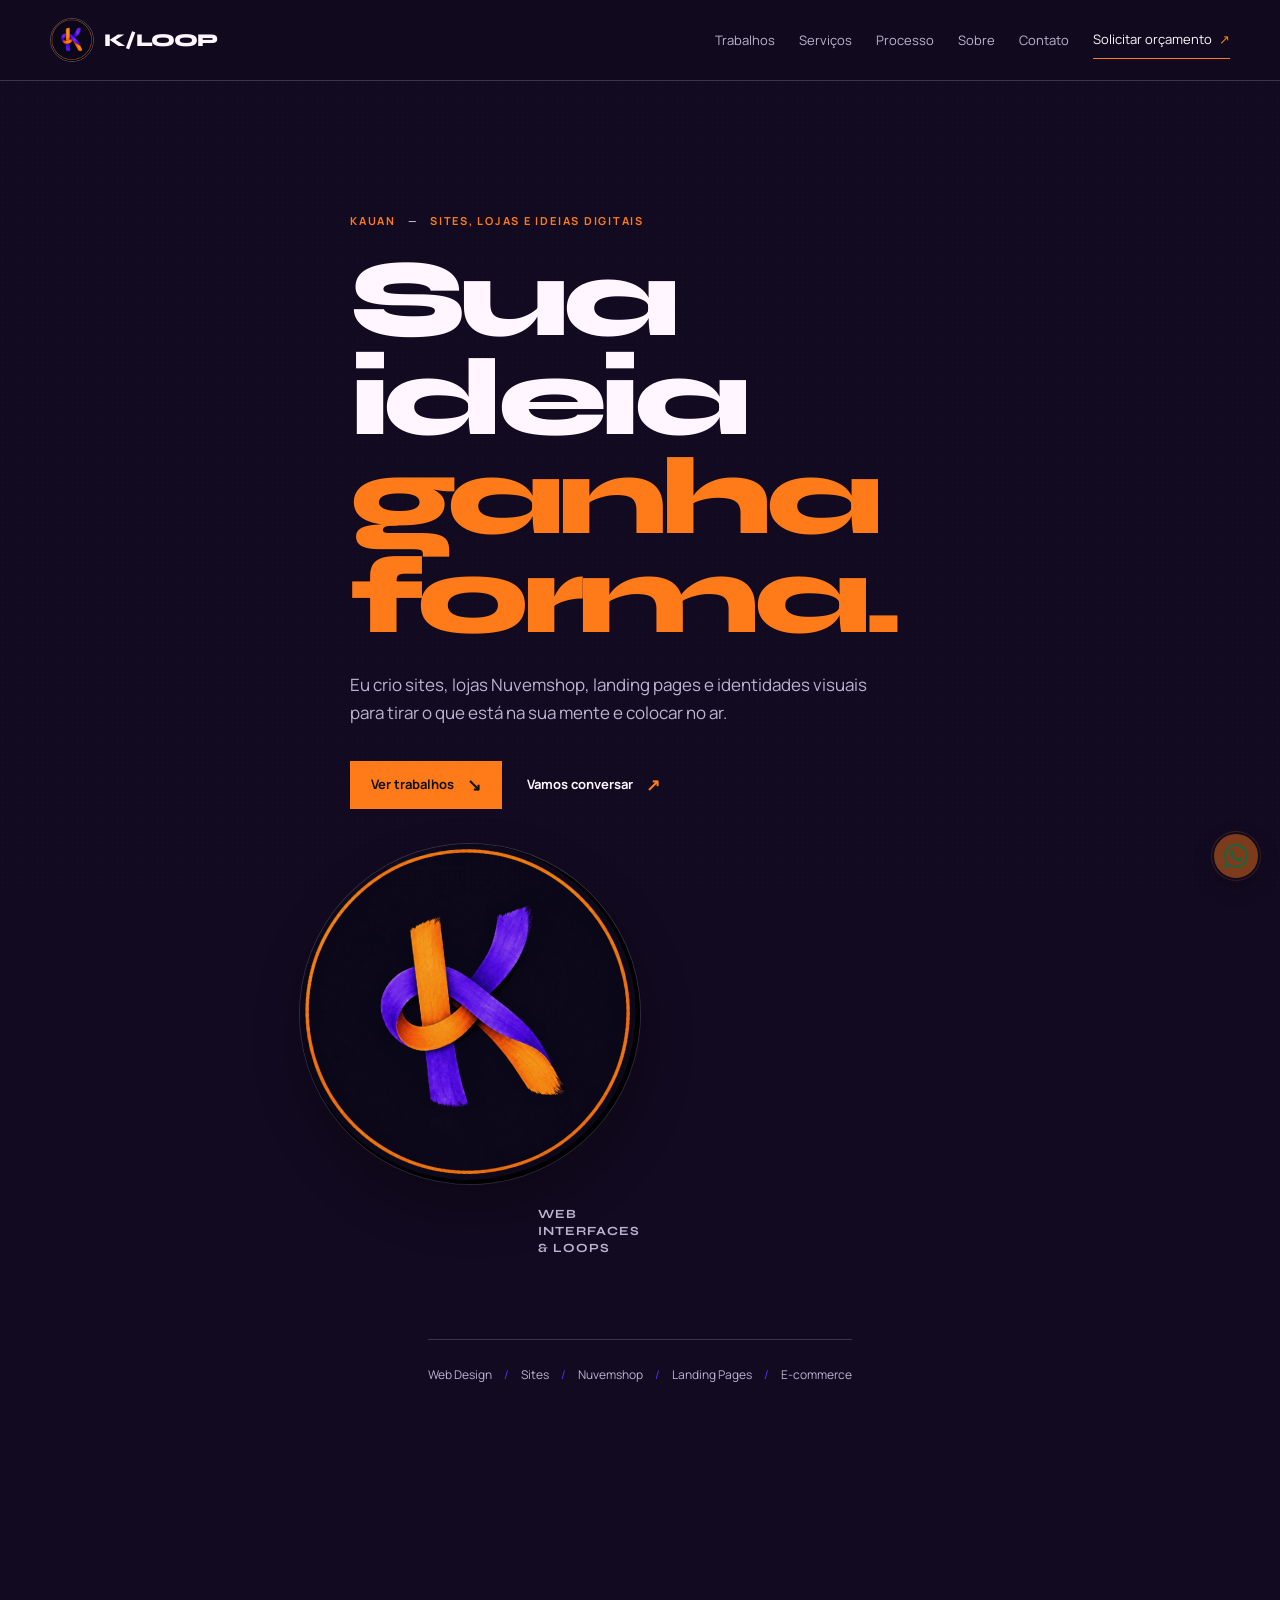
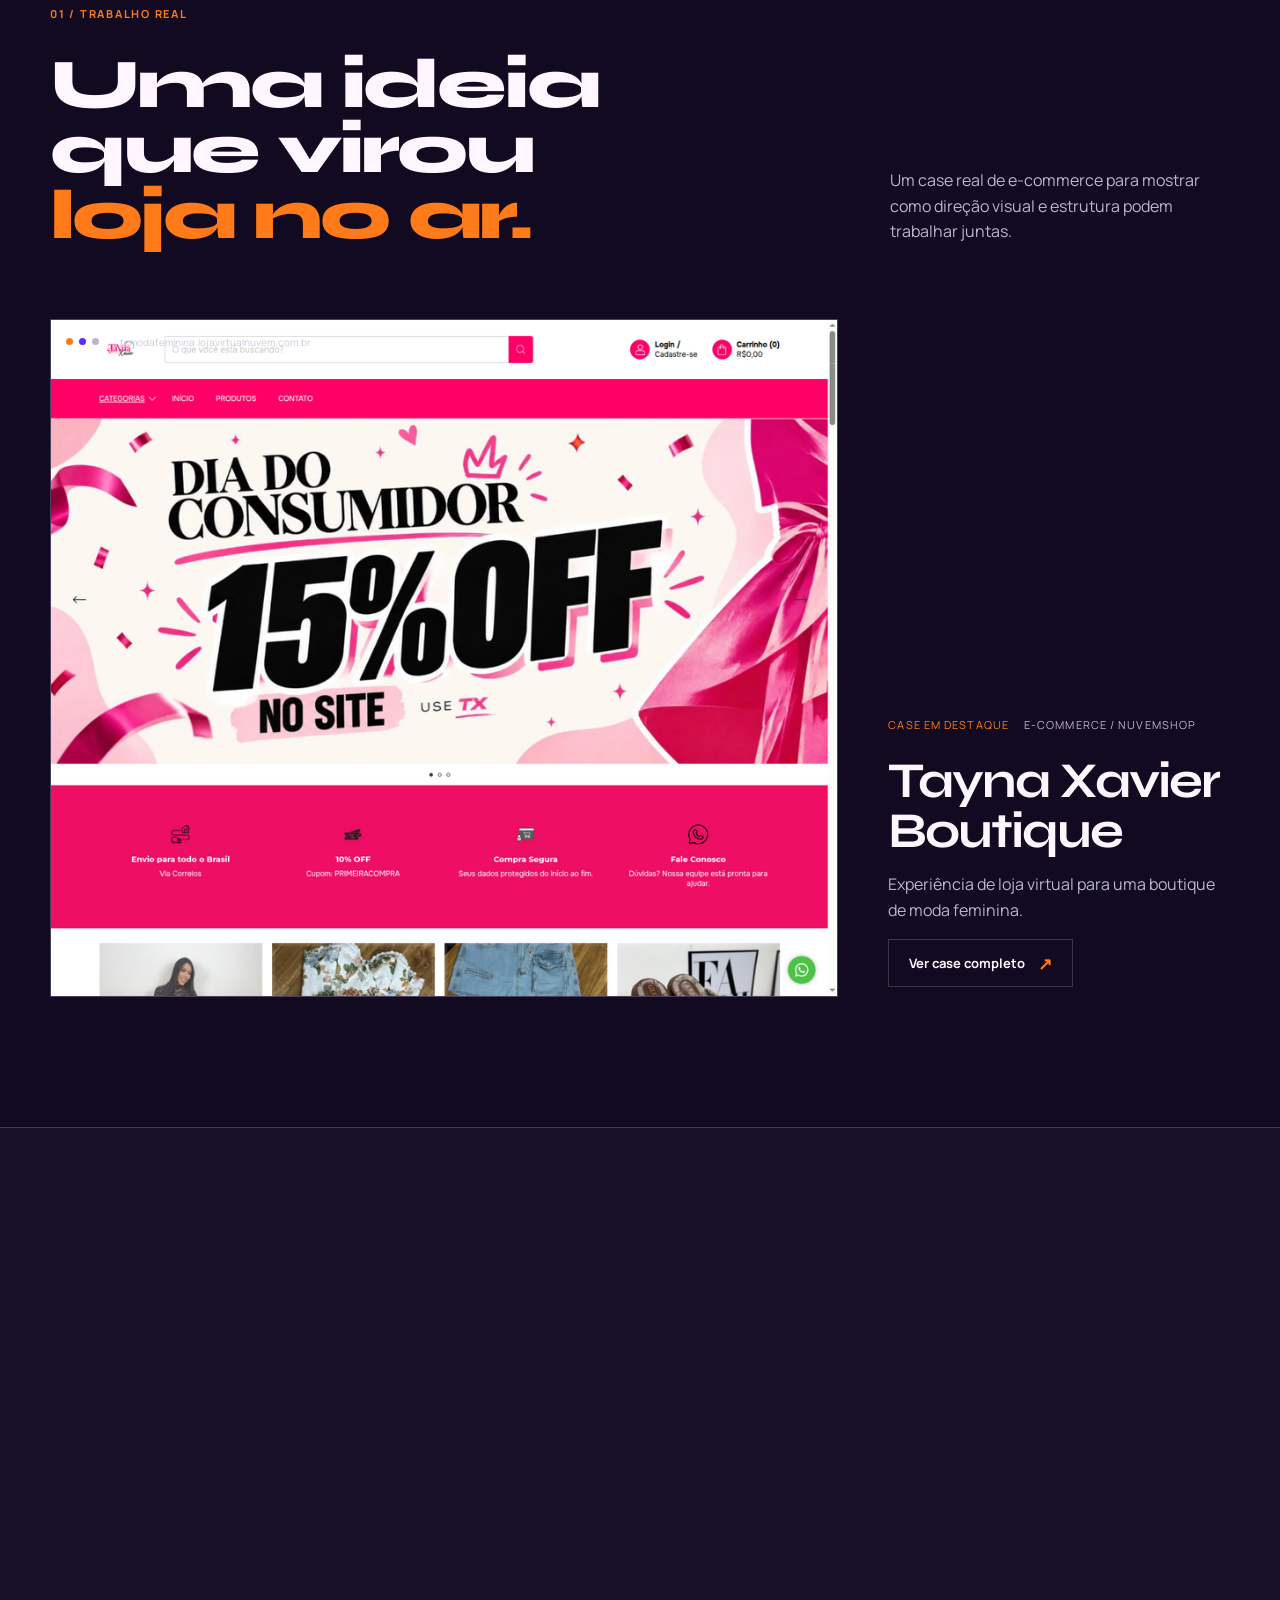
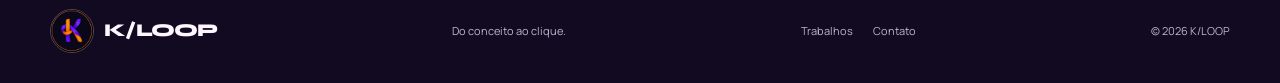
==== commit 625c0aa8: "feat: add 4-in-1 case and premium page transitions" ====
--- a/index.html
+++ b/index.html
@@ -1,7 +1,7 @@
 <!doctype html>
 <html lang="pt-BR">
 <head>
-<meta charset="utf-8"><meta name="viewport" content="width=device-width, initial-scale=1"><meta name="theme-color" content="#120A20"><title>K/LOOP — Do conceito ao clique</title><meta name="description" content="K/LOOP cria sites, lojas Nuvemshop, landing pages e experiências digitais."><meta property="og:title" content="K/LOOP — Do conceito ao clique"><meta property="og:description" content="Sites, lojas e ideias digitais que ganham forma."><meta property="og:type" content="website"><link rel="canonical" href="https://k-loop-portfolio.vercel.app/"><link rel="icon" href="/favicon.png"><link rel="stylesheet" href="/style.css">
+<meta charset="utf-8"><meta name="viewport" content="width=device-width, initial-scale=1"><meta name="theme-color" content="#120A20"><title>K/LOOP — Do conceito ao clique</title><meta name="description" content="K/LOOP cria sites, lojas Nuvemshop, landing pages e experiências digitais."><meta property="og:title" content="K/LOOP — Do conceito ao clique"><meta property="og:description" content="Sites, lojas e ideias digitais que ganham forma."><meta property="og:type" content="website"><link rel="canonical" href="https://k-loop-portfolio.vercel.app/"><link rel="icon" type="image/png" href="/favicon-transparent.png"><link rel="icon" type="image/x-icon" href="/favicon.ico"><link rel="apple-touch-icon" href="/favicon-transparent.png"><link rel="stylesheet" href="/style.css">
 </head>
 <body>
 <header class="site-header"><div class="container nav-wrap"><a class="brand" href="/" aria-label="K/LOOP — início"><img src="/perfil_04_k_loop_loop.webp" alt="Logo K/LOOP"><span>K/LOOP</span></a><button class="menu-toggle" type="button" aria-expanded="false" aria-controls="main-nav">Menu</button><nav class="main-nav" id="main-nav" aria-label="Navegação principal"><a href="/trabalhos/">Trabalhos</a><a href="/servicos/">Serviços</a><a href="/processo/">Processo</a><a href="/sobre/">Sobre</a><a href="/contato/">Contato</a><a class="nav-action" href="/contato/">Solicitar orçamento <span>↗</span></a></nav></div></header><div class="menu-backdrop"></div>
--- a/style.css
+++ b/style.css
@@ -204,3 +204,15 @@
 .page-hero{min-height:66vh;padding:12rem 0 8rem;display:flex;flex-direction:column;justify-content:center}.page-hero h1{font:800 clamp(5rem,10vw,11rem)/.9 var(--display);letter-spacing:-.06em;margin:2rem 0 2.5rem;max-width:10ch}.page-hero h1 em,.page-hero h2 em,.case-details h2 em,.case-next h2 em,.section-cta h2 em{color:var(--orange);font-style:normal}.page-hero .hero-lede{max-width:52rem}.case-feature--editorial{align-items:center}.case-feature--editorial .case-visual{min-height:52rem}.case-feature--editorial .case-details h2{font:800 clamp(4rem,6vw,7rem)/.92 var(--display);letter-spacing:-.05em;margin:2rem 0}.section-cta{border-top:1px solid var(--line);padding-top:5rem}.section-cta h2,.loop-promo h2,.case-next h2{font:800 clamp(4rem,7vw,8rem)/.92 var(--display);letter-spacing:-.06em;margin:1.5rem 0 3rem}.section-cta .button{margin-top:2rem}.loop-promo{display:grid;grid-template-columns:1fr 1fr;gap:4rem;align-items:end;border-top:1px solid var(--line)}.loop-promo>p{color:var(--muted);max-width:34rem}.loop-promo .button{justify-self:start}.footer-links{display:flex;gap:2rem}.footer-links a:hover{color:var(--orange)}.browser-mockup{background:#211936;border:1px solid var(--line);border-radius:1.2rem;overflow:hidden;box-shadow:0 3rem 8rem rgba(0,0,0,.35)}.browser-mockup .browser-bar{position:relative;height:4.8rem;background:#1a122b}.browser-mockup>img{display:block;width:100%;height:auto}.case-preview{padding-top:0}.case-links{display:flex;gap:1.5rem;flex-wrap:wrap}.case-story-grid,.about-story,.contact-grid{display:grid;grid-template-columns:1fr 1fr;gap:8rem;align-items:start;border-top:1px solid var(--line)}.story-block p,.muted{color:var(--muted);max-width:46rem}.story-block h2,.contact-grid h2{font:800 clamp(3.5rem,6vw,6rem)/.95 var(--display);letter-spacing:-.05em;margin:1.5rem 0}.about-story .about-mark{min-height:36rem}.about-story .story-block{padding-top:2rem}.process-steps{position:relative;max-width:900px}.process-line{position:absolute;left:5.3rem;top:3rem;bottom:3rem;width:1px;background:linear-gradient(var(--orange),var(--purple));opacity:.7}.process-step{display:grid;grid-template-columns:10rem 1fr;gap:3rem;position:relative;padding:3rem 0;border-bottom:1px solid var(--line)}.process-step>span{font:800 1.4rem var(--display);color:var(--orange);background:var(--bg);z-index:1}.process-step h2{font:800 clamp(3rem,5vw,5rem)/1 var(--display);letter-spacing:-.04em;margin:0 0 1rem}.process-step p{color:var(--muted);margin:0;max-width:40rem}.contact-page-hero{min-height:58vh}.contact-grid{padding-top:8rem}.contact-grid .contact-links{padding-top:1rem}.empty-channel{border:1px solid var(--line);padding:2rem;color:var(--muted);max-width:38rem}.not-found{min-height:75vh}.page-enter{animation:pageIn .55s cubic-bezier(.22,1,.36,1) both}.page-leave{animation:pageOut .22s ease both}@keyframes pageIn{from{opacity:0;transform:translateY(1rem)}to{opacity:1;transform:none}}@keyframes pageOut{to{opacity:0;transform:translateY(-.7rem)}}
 @media(max-width:800px){.page-hero{min-height:70vh;padding:8rem 0 6rem}.page-hero h1{font-size:clamp(4.6rem,16vw,8rem)}.case-feature--editorial .case-visual{min-height:28rem}.loop-promo,.case-story-grid,.about-story,.contact-grid{display:block}.loop-promo>p{margin:2rem 0}.loop-promo .button{margin-top:1rem}.case-story-grid .story-block+.story-block,.contact-grid .contact-links,.about-story .story-block{margin-top:4rem}.about-story .about-mark{min-height:25rem}.process-line{left:2.8rem}.process-step{grid-template-columns:5rem 1fr;gap:1.5rem}.process-step h2{font-size:3.2rem}.footer-links{flex-wrap:wrap}.browser-mockup{border-radius:.7rem}}
 @media(prefers-reduced-motion:reduce){.page-enter,.page-leave{animation:none}.scroll-progress{transition:none}}
+
+/* Correction pass: project system, page wipe and intentional responsive layout */
+:root{--motion-fast:.22s;--motion-medium:.42s;--motion-slow:.72s;--ease-premium:cubic-bezier(.22,1,.36,1)}
+.page-wipe{position:fixed;inset:0;z-index:200;pointer-events:none;background:linear-gradient(120deg,var(--purple) 0%,#6e43ff 42%,var(--orange) 100%);transform:translateX(100%);clip-path:polygon(8% 0,100% 0,92% 100%,0 100%);will-change:transform}.page-wipe--in{animation:wipeIn var(--motion-slow) var(--ease-premium) both}.page-wipe--out{animation:wipeOut var(--motion-medium) var(--ease-premium) both}@keyframes wipeIn{from{transform:translateX(0)}to{transform:translateX(-110%)}}@keyframes wipeOut{from{transform:translateX(100%)}to{transform:translateX(0)}}
+.projects-grid{display:grid;grid-template-columns:repeat(2,minmax(0,1fr));gap:clamp(4rem,8vw,10rem) 5rem;align-items:start}.project-card{min-width:0}.project-card:nth-child(2){margin-top:12rem}.project-card__visual{display:block;aspect-ratio:1.18/1;min-height:0;position:relative;overflow:hidden;border:1px solid var(--line);background:#20172f}.project-card__visual img{width:100%;height:100%;object-fit:cover;display:block;transition:transform var(--motion-slow) var(--ease-premium),filter var(--motion-medium) ease}.project-card:nth-child(2) .project-card__visual img{object-position:top center}.project-card__visual:hover img{transform:scale(1.018);filter:saturate(1.05)}.project-card__visual .browser-bar{z-index:2}.project-card__overlay{position:absolute;inset:auto 1.5rem 1.5rem auto;padding:.8rem 1.1rem;background:var(--orange);color:var(--black);font-size:1.05rem;font-weight:800;text-transform:uppercase;letter-spacing:.08em;opacity:0;transform:translateY(1rem);transition:opacity var(--motion-medium) var(--ease-premium),transform var(--motion-medium) var(--ease-premium)}.project-card__visual:hover .project-card__overlay{opacity:1;transform:none}.project-card__overlay b{font-size:1.5rem;margin-left:.5rem}.project-card__body{padding:2.5rem 0}.project-card__body h2{font:800 clamp(3rem,4vw,5.2rem)/.95 var(--display);letter-spacing:-.05em;margin:1.5rem 0}.project-card__body h2 a:hover{color:var(--orange)}.project-card__body p{color:var(--muted);max-width:38rem;min-height:5rem}.project-card__body .button{margin-top:1rem}.brand img{animation:brandFloat 8s ease-in-out infinite;will-change:transform}.brand:hover img{transform:translateY(-2px) rotate(1deg)}@keyframes brandFloat{0%,100%{transform:translateY(0) rotate(0)}50%{transform:translateY(-2px) rotate(.6deg)}}
+.menu-backdrop{display:none}.menu-open{overflow:hidden}.main-nav.is-open{animation:menuPanelIn var(--motion-medium) var(--ease-premium) both}.main-nav.is-open a{animation:menuLinkIn var(--motion-medium) var(--ease-premium) both}.main-nav.is-open a:nth-child(2){animation-delay:.04s}.main-nav.is-open a:nth-child(3){animation-delay:.08s}.main-nav.is-open a:nth-child(4){animation-delay:.12s}.main-nav.is-open a:nth-child(5){animation-delay:.16s}.main-nav.is-open a:nth-child(6){animation-delay:.22s}@keyframes menuPanelIn{from{opacity:0;transform:translateY(-1rem)}to{opacity:1;transform:none}}@keyframes menuLinkIn{from{opacity:0;transform:translateX(-1rem)}to{opacity:1;transform:none}}
+.reveal{transition-delay:var(--reveal-delay,0ms)}.reveal.is-visible{animation:revealPremium .75s var(--reveal-delay,0ms) var(--ease-premium) both}@keyframes revealPremium{from{opacity:0;transform:translate3d(0,2rem,0);clip-path:inset(0 0 12% 0)}to{opacity:1;transform:none;clip-path:inset(0)}}
+@media(min-width:801px){.hero-copy{max-width:58rem}.hero-art{min-height:50rem}.case-feature{grid-template-columns:minmax(0,1.5fr) minmax(30rem,.65fr)}.contact-grid{grid-template-columns:.9fr 1.1fr}.about-story{grid-template-columns:.8fr 1.2fr}}
+@media(max-width:800px){.projects-grid{display:block}.project-card,.project-card:nth-child(2){margin:0 0 6rem}.project-card__visual{aspect-ratio:1.1/1}.project-card__body h2{font-size:3.5rem}.project-card__body p{min-height:0}.menu-backdrop{position:fixed;inset:6.8rem 0 0;background:rgba(10,5,18,.68);backdrop-filter:blur(5px);z-index:18}.menu-open .menu-backdrop{display:block;animation:backdropIn var(--motion-medium) ease both}@keyframes backdropIn{from{opacity:0}to{opacity:1}}.main-nav{z-index:19}.main-nav.is-open{z-index:20}.page-wipe{clip-path:polygon(0 0,100% 0,92% 100%,0 100%)}}
+@media(prefers-reduced-motion:reduce){.page-wipe{display:none}.brand img,.project-card__visual img{animation:none;transition:none}.main-nav.is-open,.main-nav.is-open a,.reveal.is-visible{animation:none}.project-card__visual:hover img{transform:none}.menu-backdrop{backdrop-filter:none}}
+@media(max-width:800px){.page-hero h1{font-size:clamp(4.2rem,14.5vw,7.2rem);max-width:100%;overflow-wrap:break-word;word-break:normal}.case-hero h1{max-width:100%}}
+@media(max-width:800px){.page-hero h1{font-size:clamp(3.8rem,11.5vw,6rem)}}
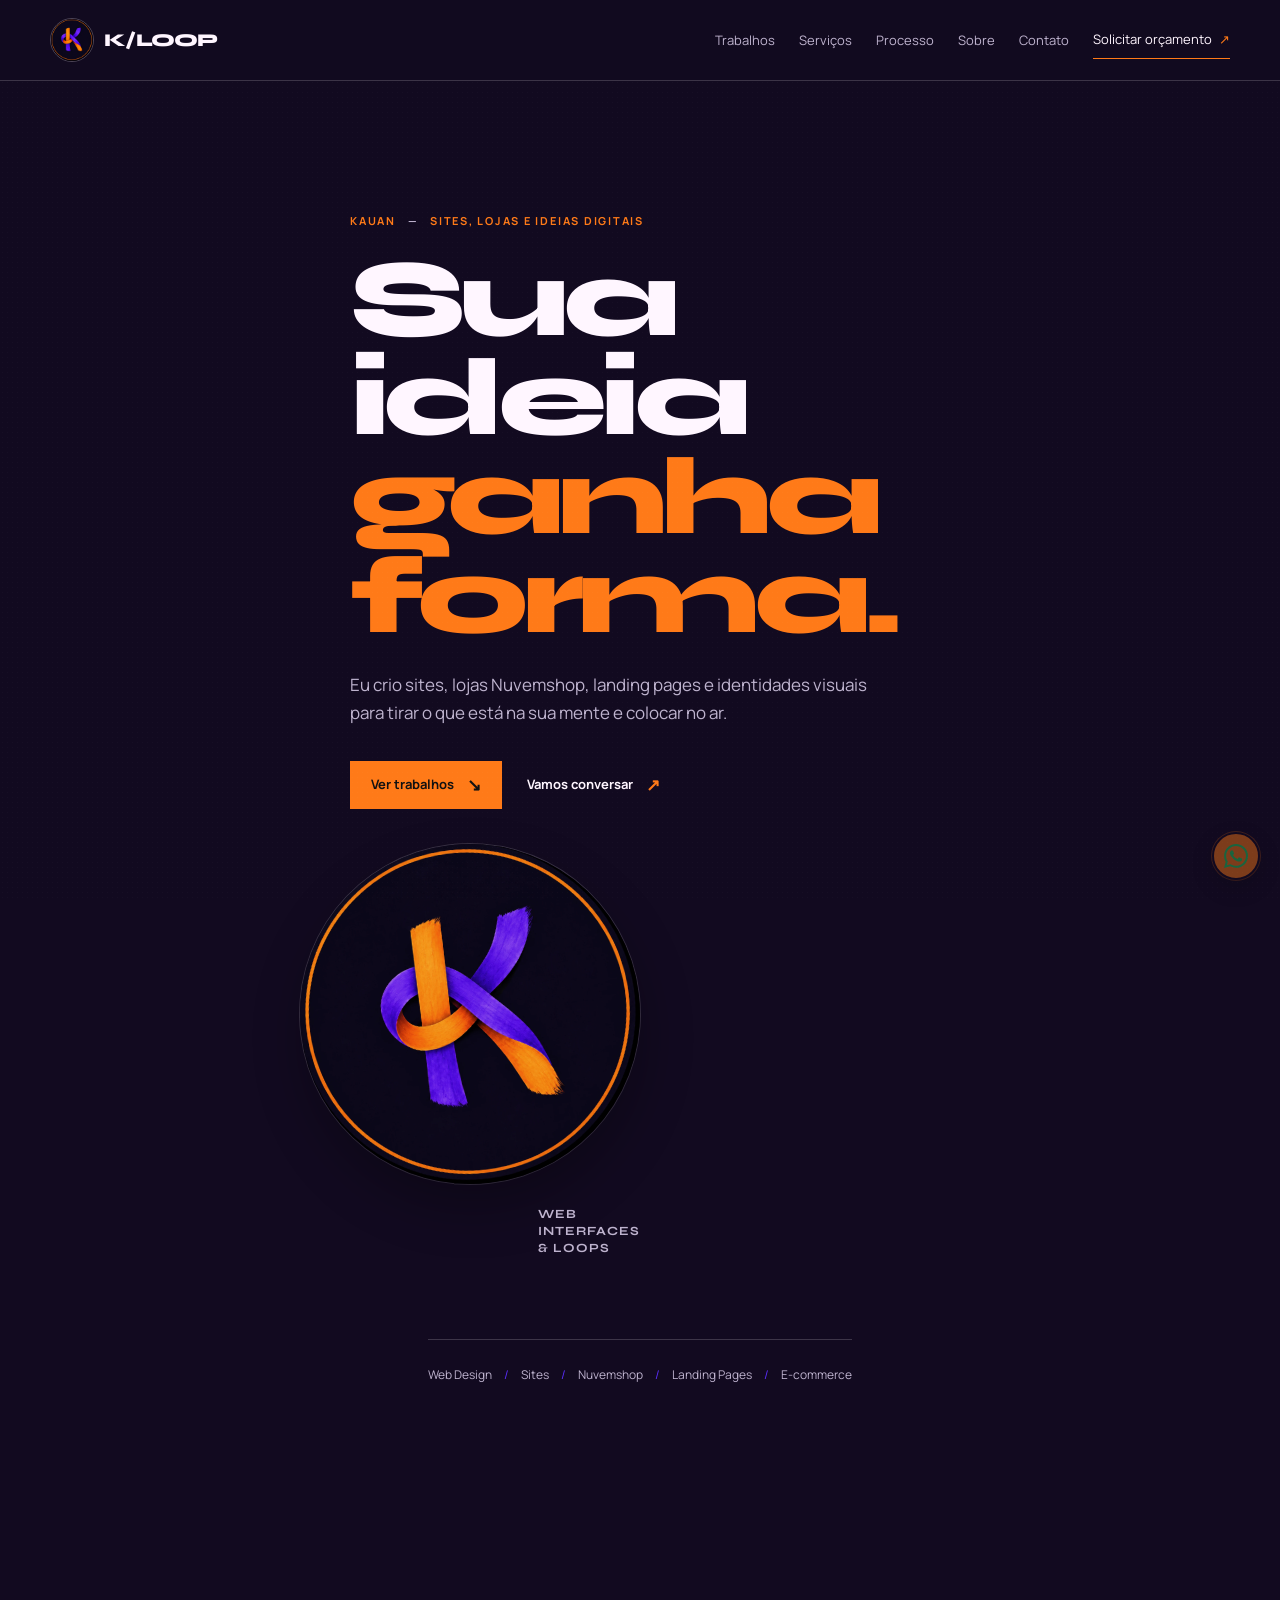
==== commit 89ec005b: "feat: serve responsive TX project previews" ====
--- a/index.html
+++ b/index.html
@@ -6,7 +6,7 @@
 <body>
 <header class="site-header"><div class="container nav-wrap"><a class="brand" href="/" aria-label="K/LOOP — início"><img src="/perfil_04_k_loop_loop.webp" alt="Logo K/LOOP"><span>K/LOOP</span></a><button class="menu-toggle" type="button" aria-expanded="false" aria-controls="main-nav">Menu</button><nav class="main-nav" id="main-nav" aria-label="Navegação principal"><a href="/trabalhos/">Trabalhos</a><a href="/servicos/">Serviços</a><a href="/processo/">Processo</a><a href="/sobre/">Sobre</a><a href="/contato/">Contato</a><a class="nav-action" href="/contato/">Solicitar orçamento <span>↗</span></a></nav></div></header><div class="menu-backdrop"></div>
 <main><section class="hero container page-hero"><div class="hero-copy"><p class="hero-kicker">Kauan <span>—</span> sites, lojas e ideias digitais</p><h1>Sua ideia<br><em>ganha forma.</em></h1><p class="hero-lede">Eu crio sites, lojas Nuvemshop, landing pages e identidades visuais para tirar o que está na sua mente e colocar no ar.</p><div class="hero-actions"><a class="button button-primary" href="/trabalhos/">Ver trabalhos <span>↘</span></a><a class="button button-link" href="/contato/">Vamos conversar <span>↗</span></a></div></div><div class="hero-art" aria-hidden="true"><div class="hero-art__float"><div class="hero-art__core"><img src="/perfil_04_k_loop_loop.webp" alt=""></div><p class="hero-art__note">web<br>interfaces<br>&amp; loops</p></div></div><div class="hero-tags"><span>Web Design</span><span>Sites</span><span>Nuvemshop</span><span>Landing Pages</span><span>E-commerce</span></div></section>
-<section class="section container"><div class="section-heading section-heading--split"><div><p class="section-index">01 / trabalho real</p><h2>Uma ideia que virou<br><em>loja no ar.</em></h2></div><p>Um case real de e-commerce para mostrar como direção visual e estrutura podem trabalhar juntas.</p></div><article class="case-feature"><a class="case-visual case-visual--image" href="/trabalhos/tayna-xavier/"><img src="/public/projects/tayna-xavier/desktop.webp" alt="Preview real da loja Tayna Xavier Boutique" loading="lazy"><div class="browser-bar" aria-hidden="true"><i></i><i></i><i></i><span>txmodafeminina.lojavirtualnuvem.com.br</span></div></a><div class="case-details"><div class="case-meta"><span>case em destaque</span><span>e-commerce / Nuvemshop</span></div><h3>Tayna Xavier Boutique</h3><p>Experiência de loja virtual para uma boutique de moda feminina.</p><a class="button button-outline" href="/trabalhos/tayna-xavier/">Ver case completo <span>↗</span></a></div></article></section>
+<section class="section container"><div class="section-heading section-heading--split"><div><p class="section-index">01 / trabalho real</p><h2>Uma ideia que virou<br><em>loja no ar.</em></h2></div><p>Um case real de e-commerce para mostrar como direção visual e estrutura podem trabalhar juntas.</p></div><article class="case-feature"><a class="case-visual case-visual--image" href="/trabalhos/tayna-xavier/"><picture><source media="(max-width: 800px)" srcset="/public/projects/tayna-xavier/live-store-mobile.png"><img src="/public/projects/tayna-xavier/live-store-desktop.png" alt="Preview real da loja Tayna Xavier Boutique" loading="lazy"></picture><div class="browser-bar" aria-hidden="true"><i></i><i></i><i></i><span>txmodafeminina.lojavirtualnuvem.com.br</span></div></a><div class="case-details"><div class="case-meta"><span>case em destaque</span><span>e-commerce / Nuvemshop</span></div><h3>Tayna Xavier Boutique</h3><p>Experiência de loja virtual para uma boutique de moda feminina.</p><a class="button button-outline" href="/trabalhos/tayna-xavier/">Ver case completo <span>↗</span></a></div></article></section>
 <section class="section services"><div class="container services-intro"><p class="section-index">02 / o que eu crio</p><h2>Da ideia<br><em>ao projeto.</em></h2><p>Você não precisa chegar com tudo pronto. Eu ajudo a organizar a ideia e transformar o plano em uma presença digital real.</p></div><div class="container services-list" id="servicesList"></div><div class="container section-cta"><a class="button button-link" href="/servicos/">Conhecer serviços <span>↗</span></a></div></section>
 <section class="section container loop-promo"><div><p class="section-index">03 / como acontece</p><h2>Do conceito<br><em>ao clique.</em></h2></div><p>Um processo contínuo, com espaço para pensar, testar e fazer a ideia encontrar sua forma.</p><a class="button button-outline" href="/processo/">Ver processo <span>↗</span></a></section></main>
 <footer class="site-footer"><div class="container footer-wrap"><a class="brand" href="/"><img src="/perfil_04_k_loop_loop.webp" alt="Logo K/LOOP"><span>K/LOOP</span></a><p>Do conceito ao clique.</p><div class="footer-links"><a href="/trabalhos/">Trabalhos</a><a href="/contato/">Contato</a></div><span>© 2026 K/LOOP</span></div></footer><a class="whatsapp-fab whatsapp-fab--disabled" id="whatsappFab" href="#" aria-label="WhatsApp"><img src="/whatsapp.svg" alt=""></a><script src="/site-config.js"></script><script src="/main.js"></script>
--- a/style.css
+++ b/style.css
@@ -216,3 +216,6 @@
 @media(prefers-reduced-motion:reduce){.page-wipe{display:none}.brand img,.project-card__visual img{animation:none;transition:none}.main-nav.is-open,.main-nav.is-open a,.reveal.is-visible{animation:none}.project-card__visual:hover img{transform:none}.menu-backdrop{backdrop-filter:none}}
 @media(max-width:800px){.page-hero h1{font-size:clamp(4.2rem,14.5vw,7.2rem);max-width:100%;overflow-wrap:break-word;word-break:normal}.case-hero h1{max-width:100%}}
 @media(max-width:800px){.page-hero h1{font-size:clamp(3.8rem,11.5vw,6rem)}}
+
+/* Responsive project screenshots */
+.project-card__visual picture,.project-card__visual picture img,.browser-mockup picture,.browser-mockup picture img,.case-visual picture,.case-visual picture img{display:block;width:100%;height:100%}.project-card__visual picture img,.case-visual picture img{object-fit:cover}.browser-mockup picture{height:auto}.browser-mockup picture img{height:auto;object-fit:contain}.project-card__visual picture img{transition:transform var(--motion-slow,var(--ease-premium)),filter var(--motion-medium,ease)}
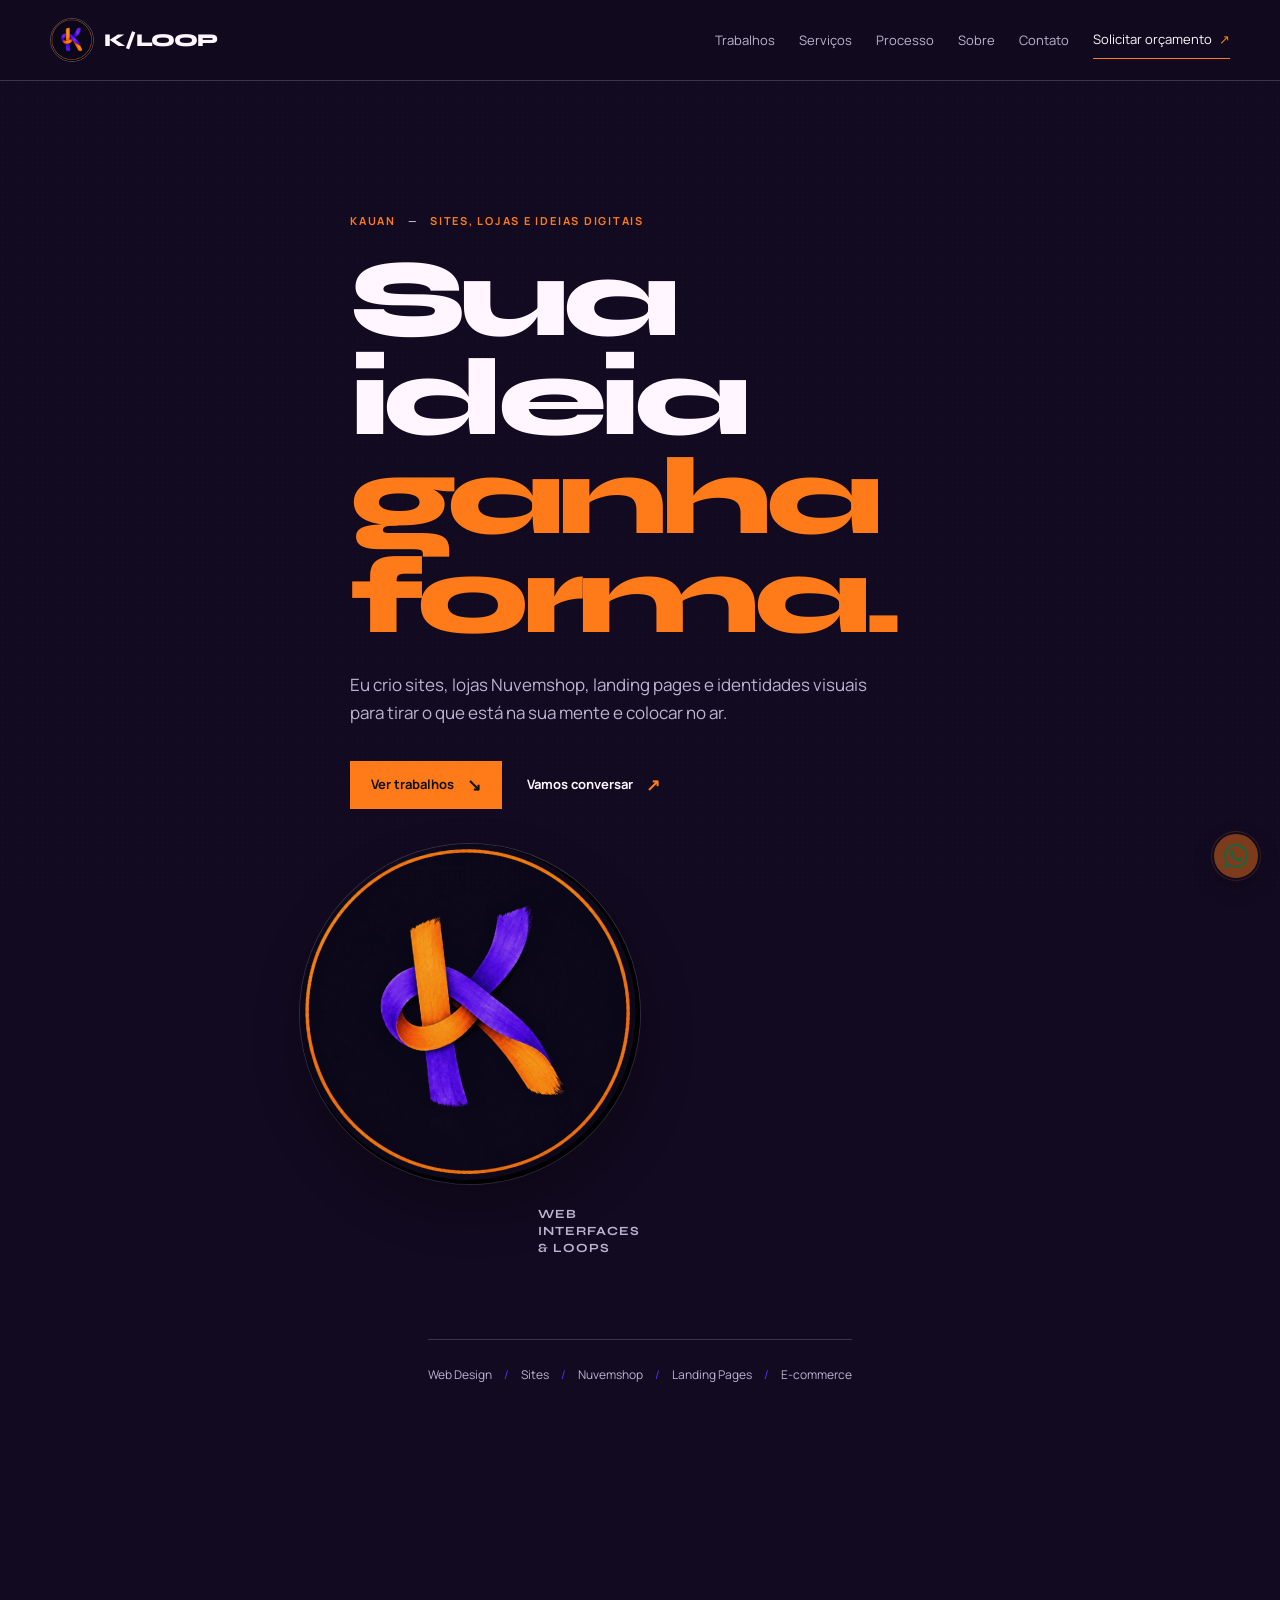
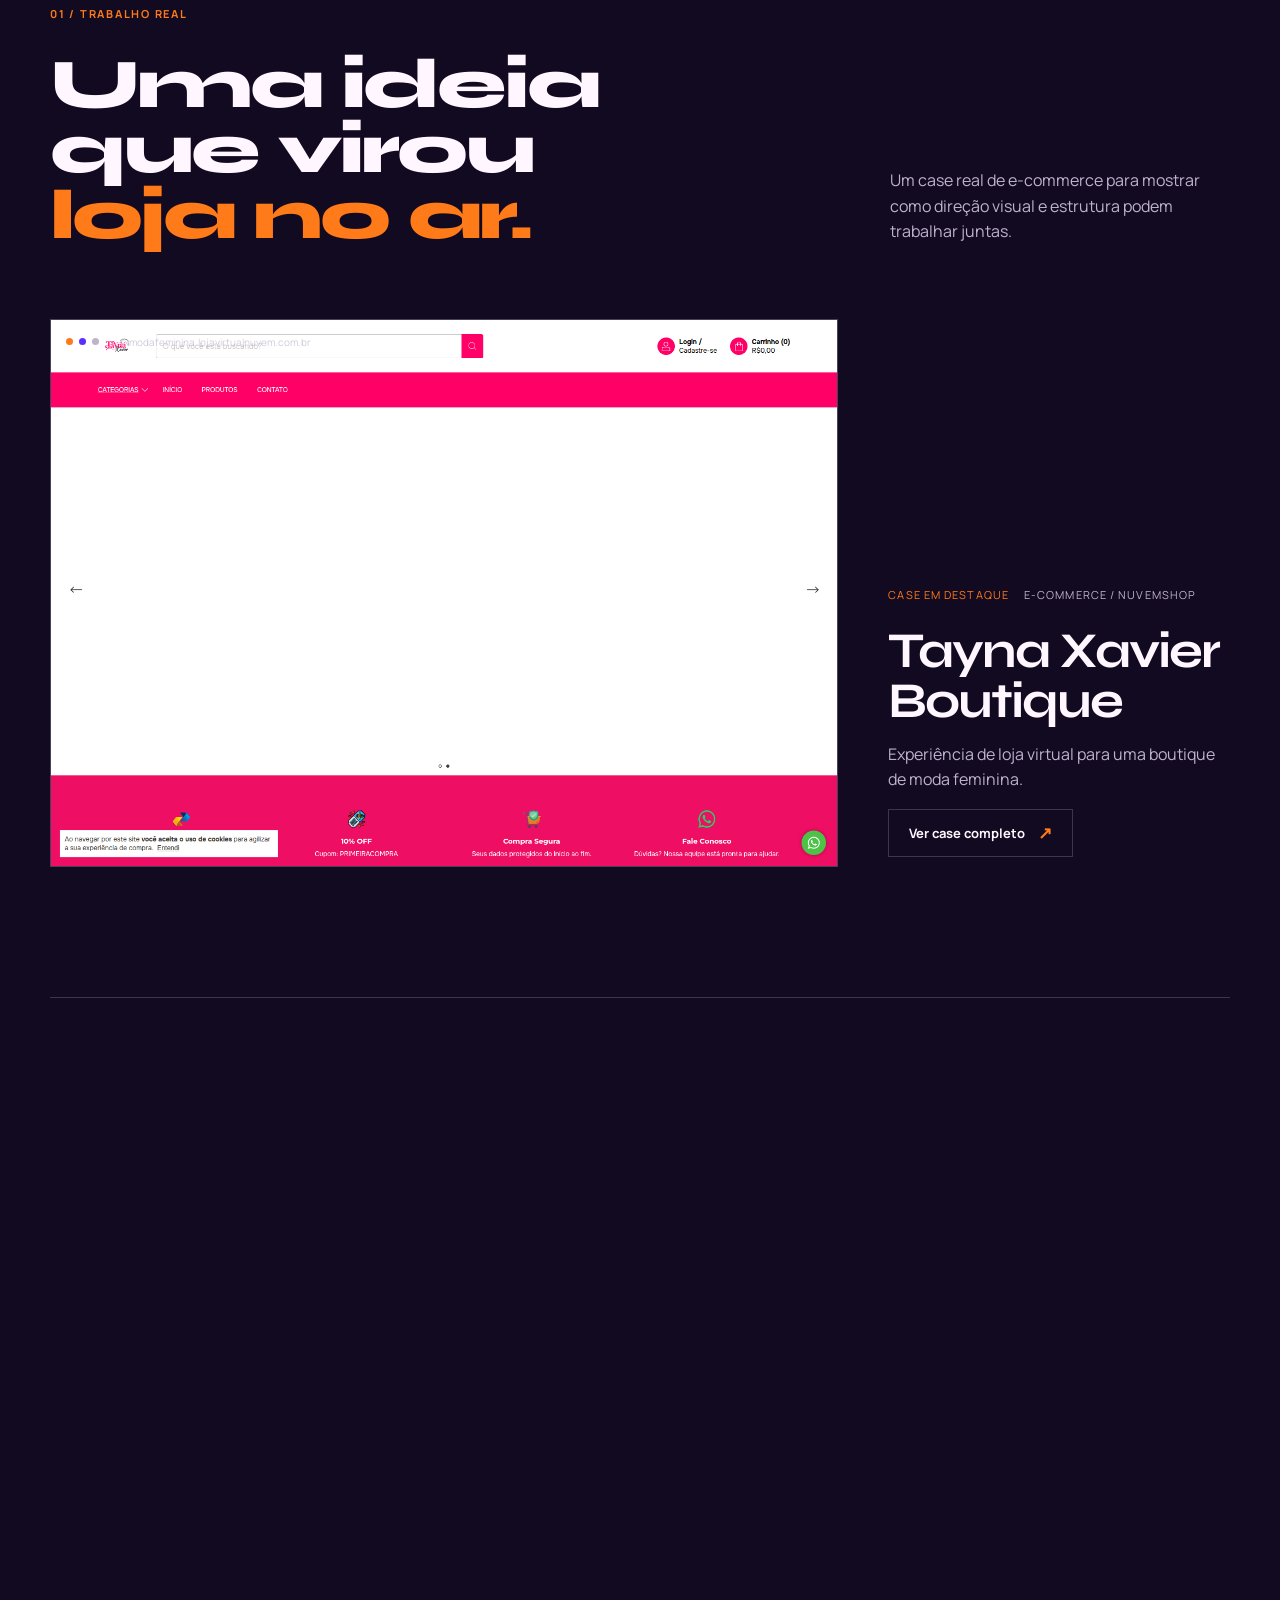
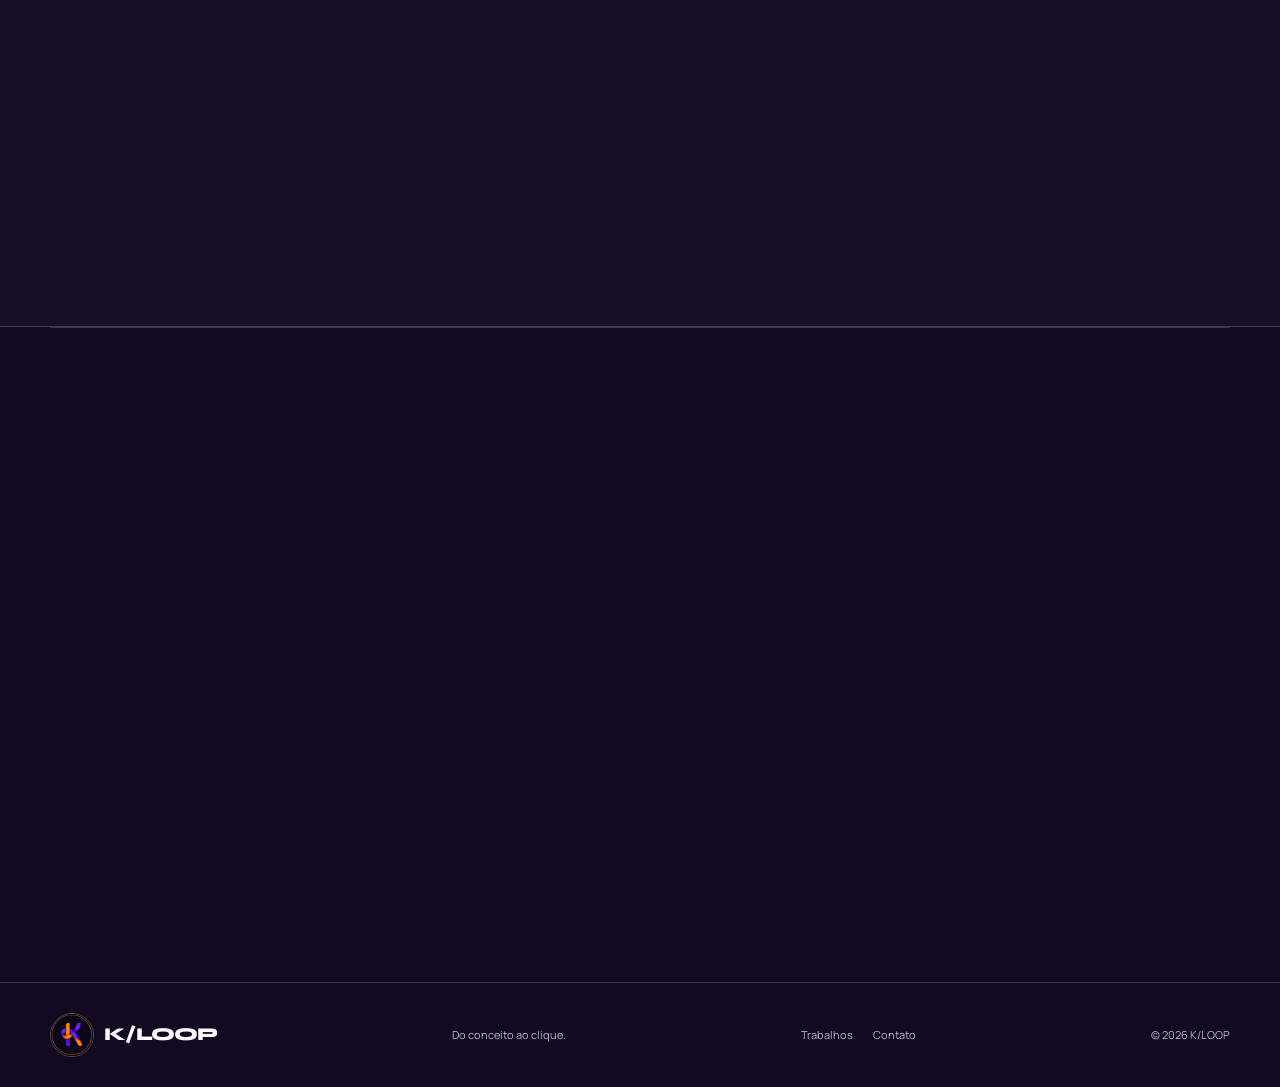
==== commit 6d0b5449: "feat: feature 4-in-1 project on homepage" ====
--- a/index.html
+++ b/index.html
@@ -7,6 +7,7 @@
 <header class="site-header"><div class="container nav-wrap"><a class="brand" href="/" aria-label="K/LOOP — início"><img src="/perfil_04_k_loop_loop.webp" alt="Logo K/LOOP"><span>K/LOOP</span></a><button class="menu-toggle" type="button" aria-expanded="false" aria-controls="main-nav">Menu</button><nav class="main-nav" id="main-nav" aria-label="Navegação principal"><a href="/trabalhos/">Trabalhos</a><a href="/servicos/">Serviços</a><a href="/processo/">Processo</a><a href="/sobre/">Sobre</a><a href="/contato/">Contato</a><a class="nav-action" href="/contato/">Solicitar orçamento <span>↗</span></a></nav></div></header><div class="menu-backdrop"></div>
 <main><section class="hero container page-hero"><div class="hero-copy"><p class="hero-kicker">Kauan <span>—</span> sites, lojas e ideias digitais</p><h1>Sua ideia<br><em>ganha forma.</em></h1><p class="hero-lede">Eu crio sites, lojas Nuvemshop, landing pages e identidades visuais para tirar o que está na sua mente e colocar no ar.</p><div class="hero-actions"><a class="button button-primary" href="/trabalhos/">Ver trabalhos <span>↘</span></a><a class="button button-link" href="/contato/">Vamos conversar <span>↗</span></a></div></div><div class="hero-art" aria-hidden="true"><div class="hero-art__float"><div class="hero-art__core"><img src="/perfil_04_k_loop_loop.webp" alt=""></div><p class="hero-art__note">web<br>interfaces<br>&amp; loops</p></div></div><div class="hero-tags"><span>Web Design</span><span>Sites</span><span>Nuvemshop</span><span>Landing Pages</span><span>E-commerce</span></div></section>
 <section class="section container"><div class="section-heading section-heading--split"><div><p class="section-index">01 / trabalho real</p><h2>Uma ideia que virou<br><em>loja no ar.</em></h2></div><p>Um case real de e-commerce para mostrar como direção visual e estrutura podem trabalhar juntas.</p></div><article class="case-feature"><a class="case-visual case-visual--image" href="/trabalhos/tayna-xavier/"><picture><source media="(max-width: 800px)" srcset="/public/projects/tayna-xavier/live-store-mobile.png"><img src="/public/projects/tayna-xavier/live-store-desktop.png" alt="Preview real da loja Tayna Xavier Boutique" loading="lazy"></picture><div class="browser-bar" aria-hidden="true"><i></i><i></i><i></i><span>txmodafeminina.lojavirtualnuvem.com.br</span></div></a><div class="case-details"><div class="case-meta"><span>case em destaque</span><span>e-commerce / Nuvemshop</span></div><h3>Tayna Xavier Boutique</h3><p>Experiência de loja virtual para uma boutique de moda feminina.</p><a class="button button-outline" href="/trabalhos/tayna-xavier/">Ver case completo <span>↗</span></a></div></article></section>
+<section class="section container home-secondary-project" aria-labelledby="secondary-project-title"><div class="section-heading section-heading--split"><div><p class="section-index">01.5 / outro trabalho real</p><h2 id="secondary-project-title">Um link para<br><em>o próximo clique.</em></h2></div><p>Uma segunda entrega para a TX, com uma experiência própria de link-in-bio.</p></div><article class="case-feature"><a class="case-visual case-visual--image" href="/trabalhos/4em1-tx/"><picture><source media="(max-width: 800px)" srcset="/public/projects/4em1-tx/live-4em1-mobile.png"><img src="/public/projects/4em1-tx/live-4em1-desktop.png" alt="Preview real do projeto 4 em 1 — TX" loading="lazy"></picture><div class="browser-bar" aria-hidden="true"><i></i><i></i><i></i><span>4em1datx.vercel.app</span></div></a><div class="case-details"><div class="case-meta"><span>projeto 02</span><span>link-in-bio personalizado</span></div><h3>4 em 1 — TX</h3><p>Uma experiência de link na bio personalizada para centralizar os principais canais e destinos digitais da marca.</p><a class="button button-outline" href="/trabalhos/4em1-tx/">Ver case completo <span>↗</span></a></div></article></section>
 <section class="section services"><div class="container services-intro"><p class="section-index">02 / o que eu crio</p><h2>Da ideia<br><em>ao projeto.</em></h2><p>Você não precisa chegar com tudo pronto. Eu ajudo a organizar a ideia e transformar o plano em uma presença digital real.</p></div><div class="container services-list" id="servicesList"></div><div class="container section-cta"><a class="button button-link" href="/servicos/">Conhecer serviços <span>↗</span></a></div></section>
 <section class="section container loop-promo"><div><p class="section-index">03 / como acontece</p><h2>Do conceito<br><em>ao clique.</em></h2></div><p>Um processo contínuo, com espaço para pensar, testar e fazer a ideia encontrar sua forma.</p><a class="button button-outline" href="/processo/">Ver processo <span>↗</span></a></section></main>
 <footer class="site-footer"><div class="container footer-wrap"><a class="brand" href="/"><img src="/perfil_04_k_loop_loop.webp" alt="Logo K/LOOP"><span>K/LOOP</span></a><p>Do conceito ao clique.</p><div class="footer-links"><a href="/trabalhos/">Trabalhos</a><a href="/contato/">Contato</a></div><span>© 2026 K/LOOP</span></div></footer><a class="whatsapp-fab whatsapp-fab--disabled" id="whatsappFab" href="#" aria-label="WhatsApp"><img src="/whatsapp.svg" alt=""></a><script src="/site-config.js"></script><script src="/main.js"></script>
--- a/style.css
+++ b/style.css
@@ -219,3 +219,8 @@
 
 /* Responsive project screenshots */
 .project-card__visual picture,.project-card__visual picture img,.browser-mockup picture,.browser-mockup picture img,.case-visual picture,.case-visual picture img{display:block;width:100%;height:100%}.project-card__visual picture img,.case-visual picture img{object-fit:cover}.browser-mockup picture{height:auto}.browser-mockup picture img{height:auto;object-fit:contain}.project-card__visual picture img{transition:transform var(--motion-slow,var(--ease-premium)),filter var(--motion-medium,ease)}
+
+.home-secondary-project{border-top:1px solid var(--line)}
+.home-secondary-project .case-feature{align-items:center}
+.home-secondary-project .case-visual{min-height:42rem}
+@media(max-width:800px){.home-secondary-project .case-visual{min-height:28rem}}
